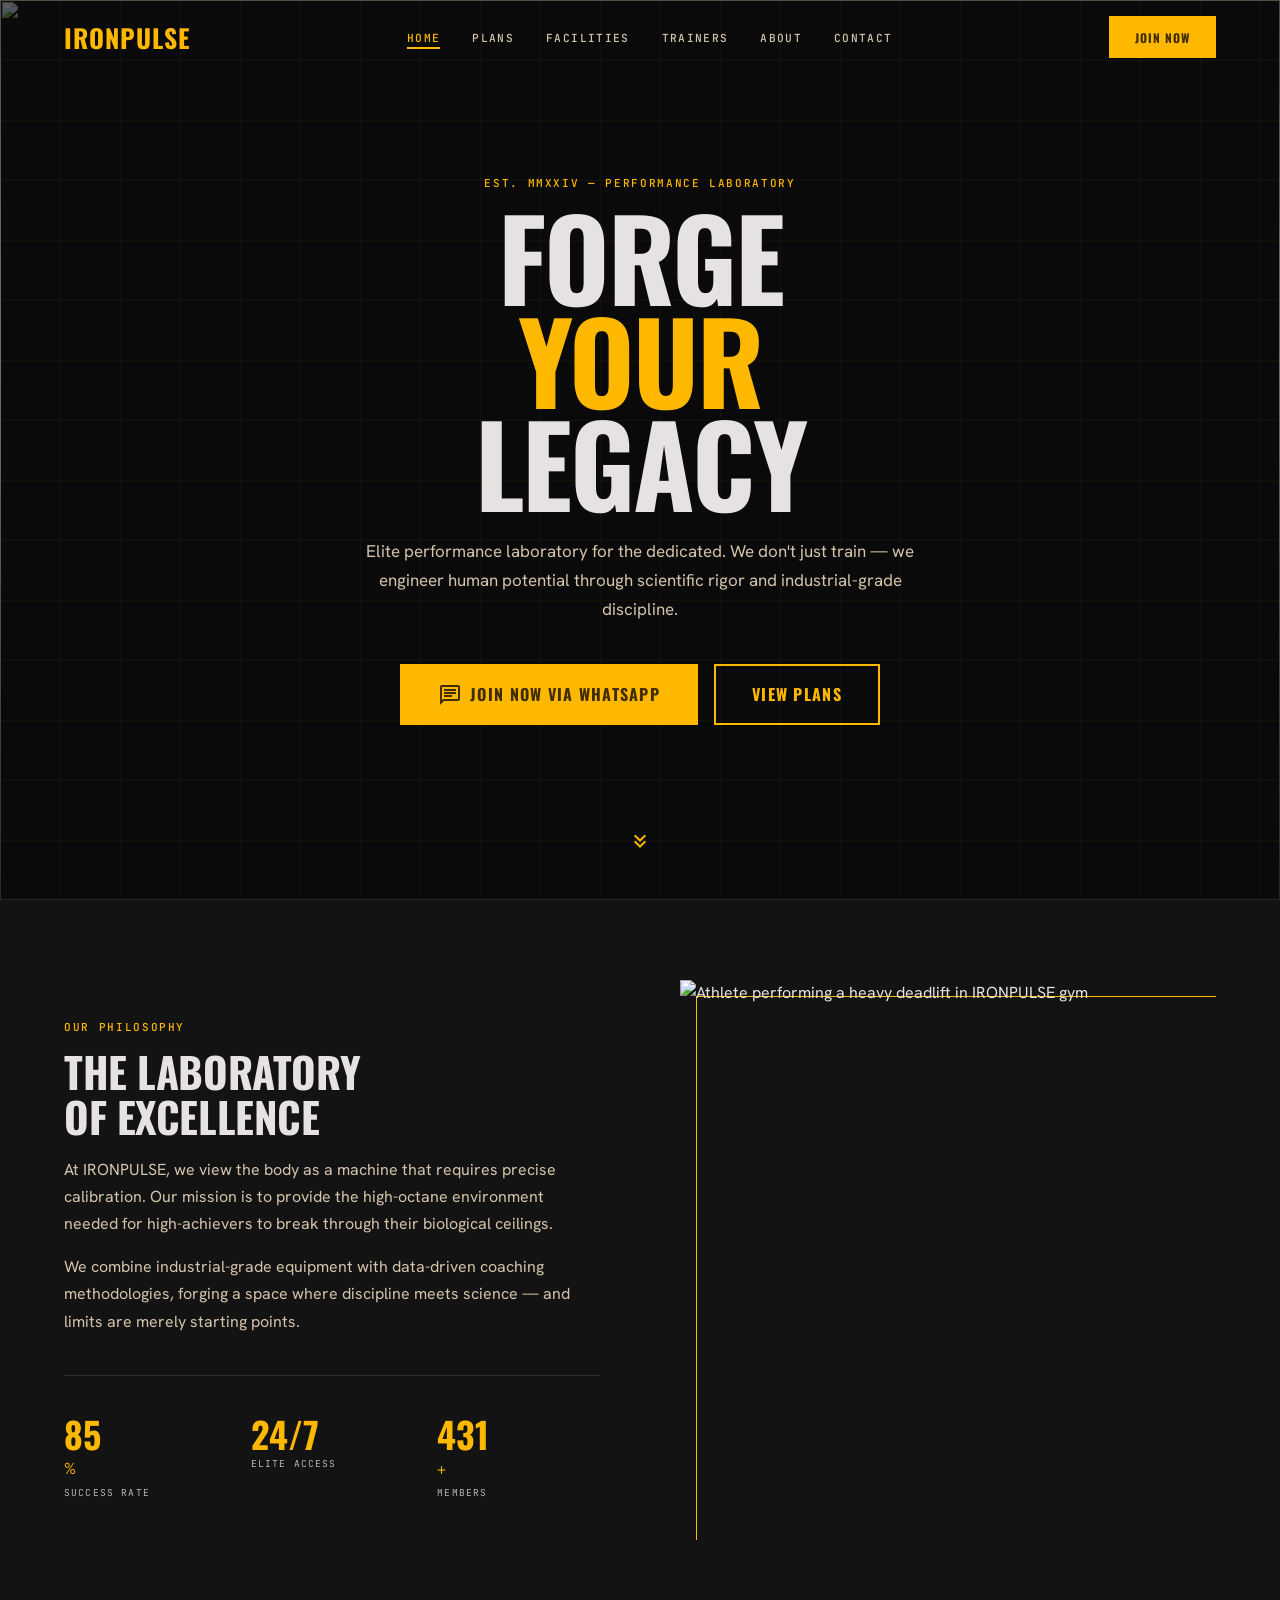
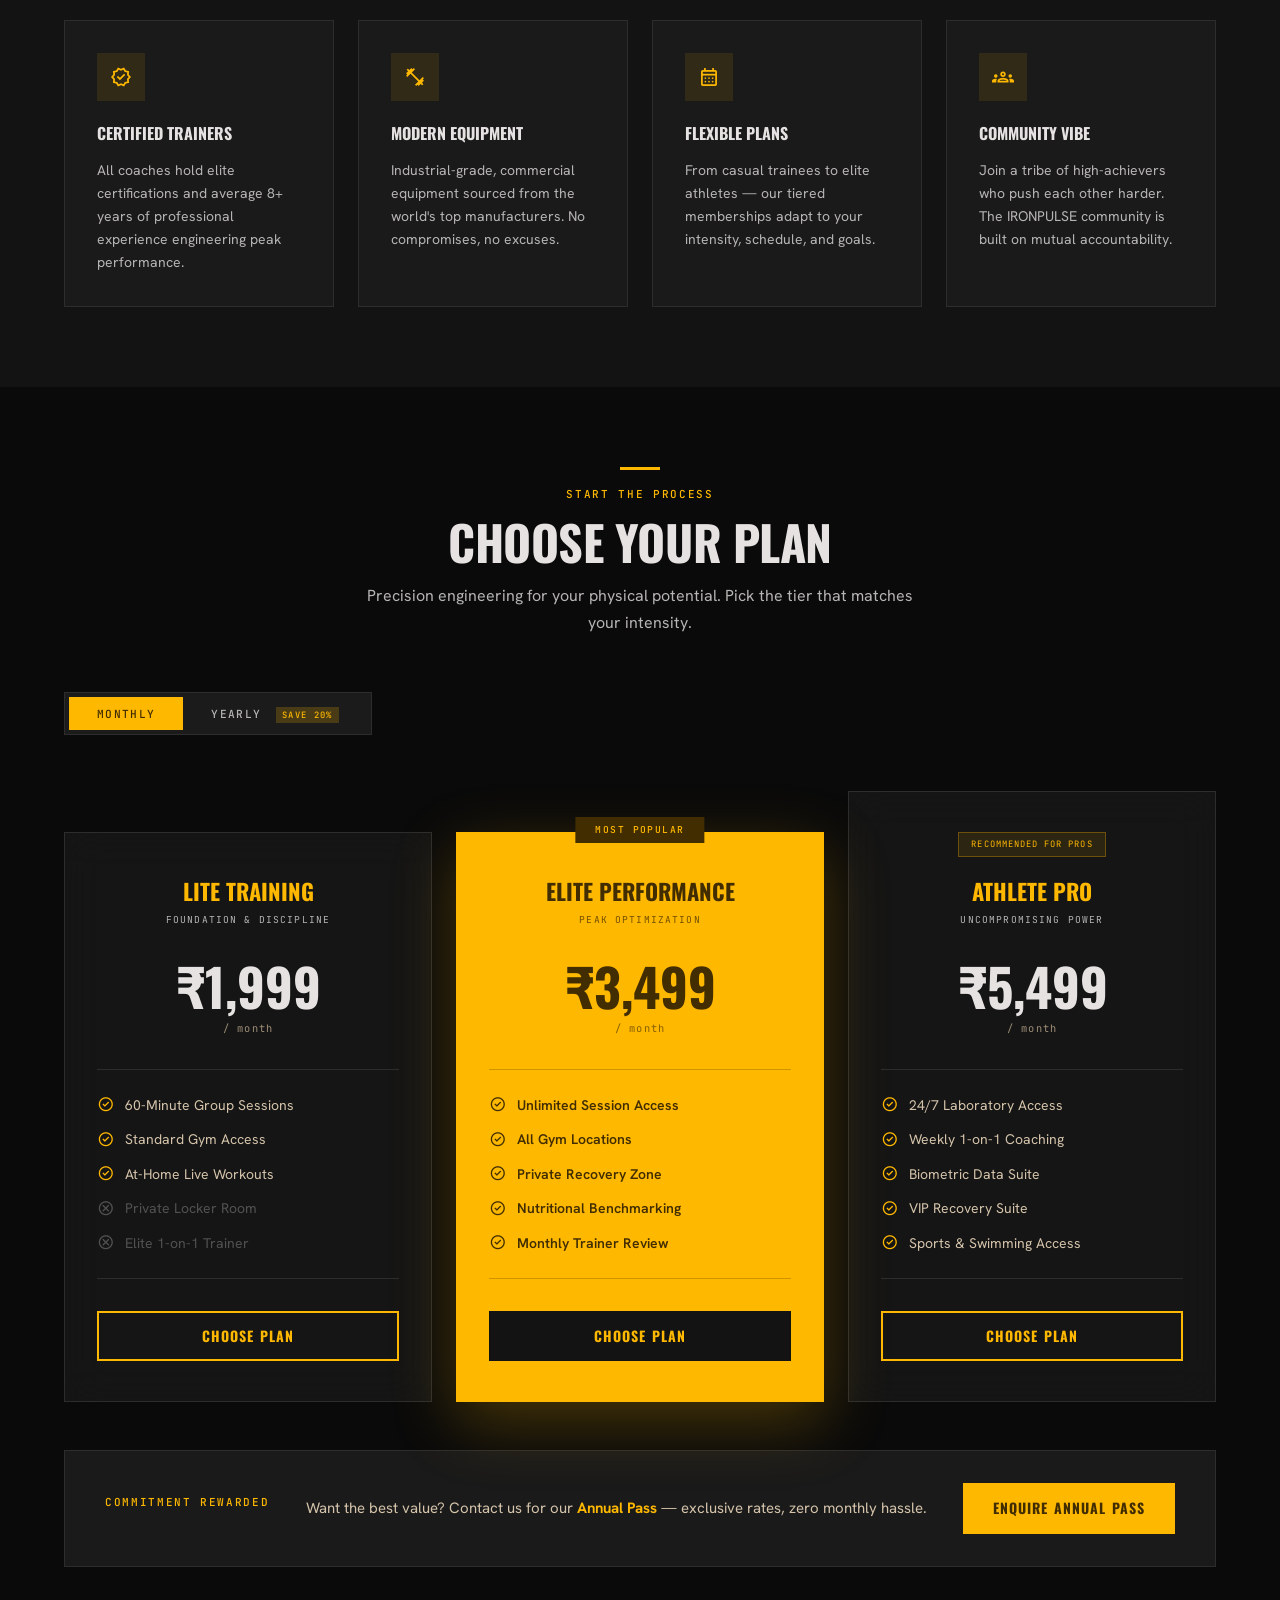
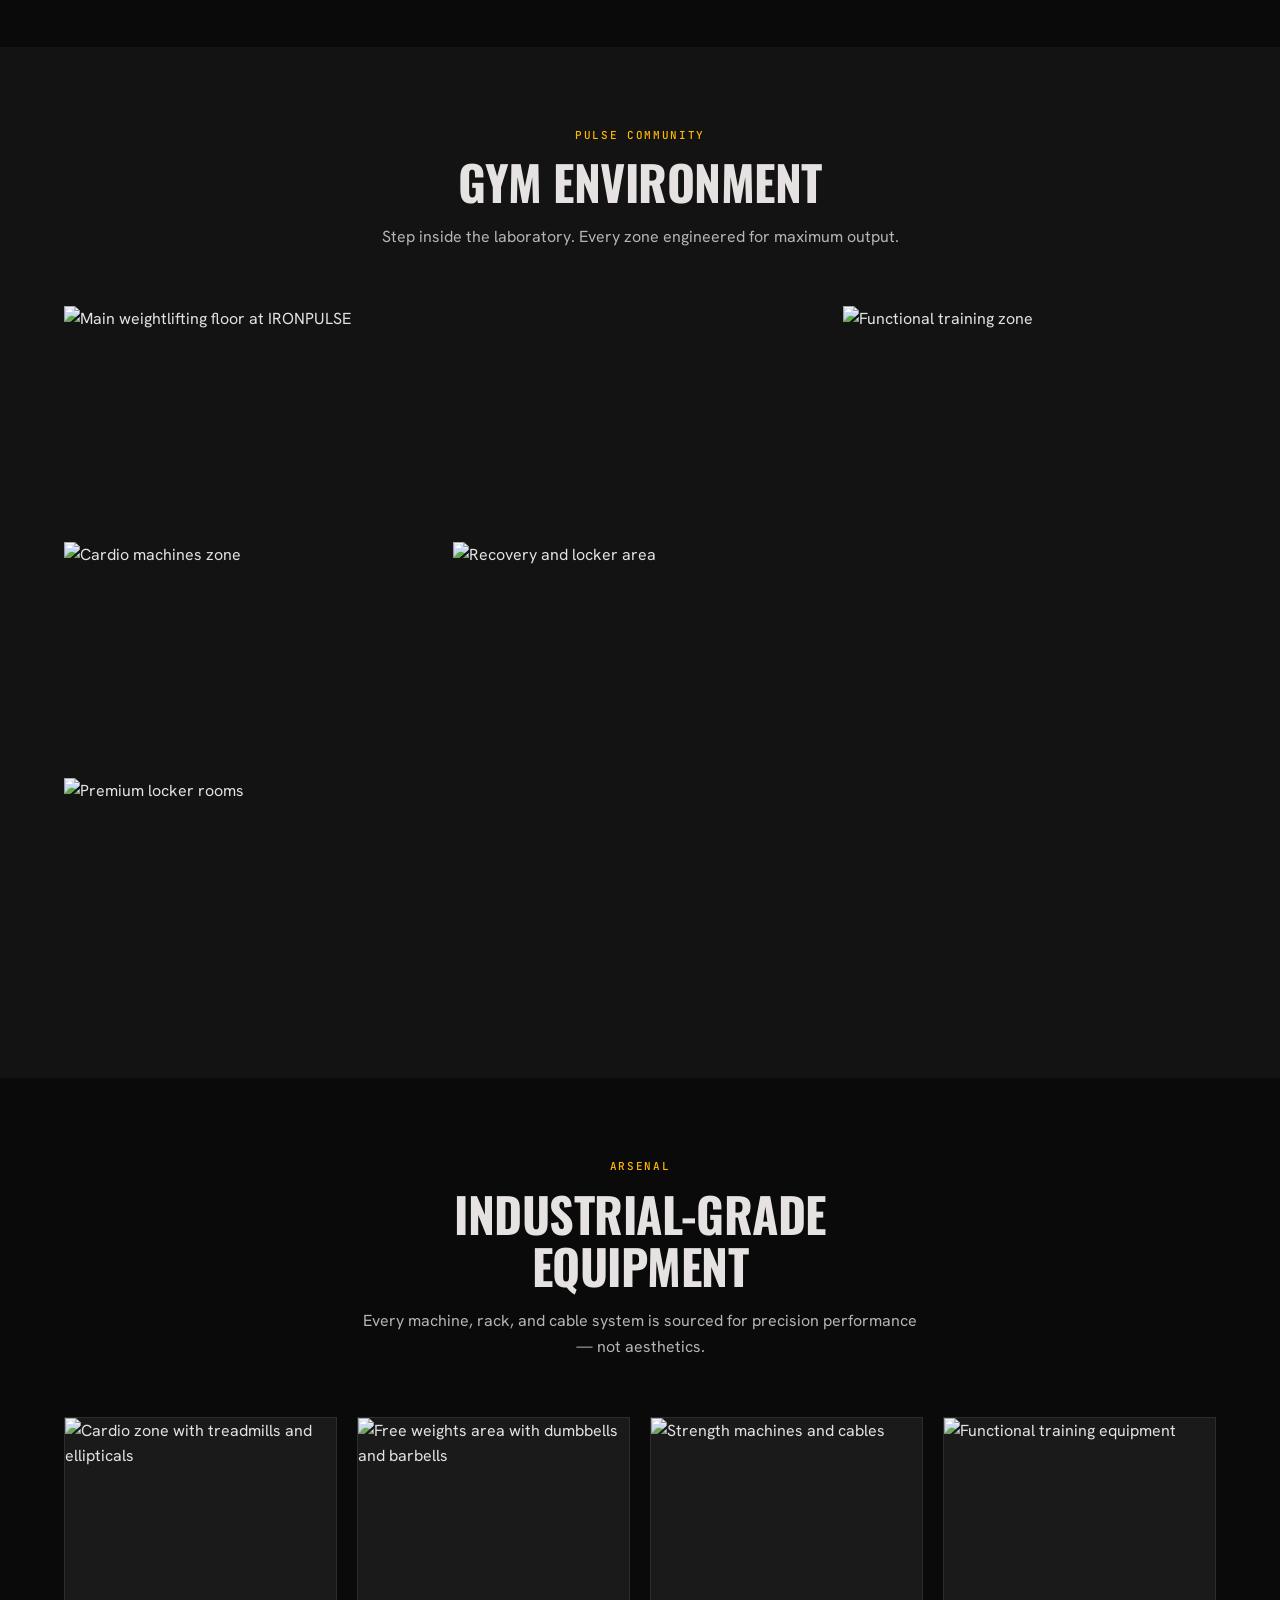
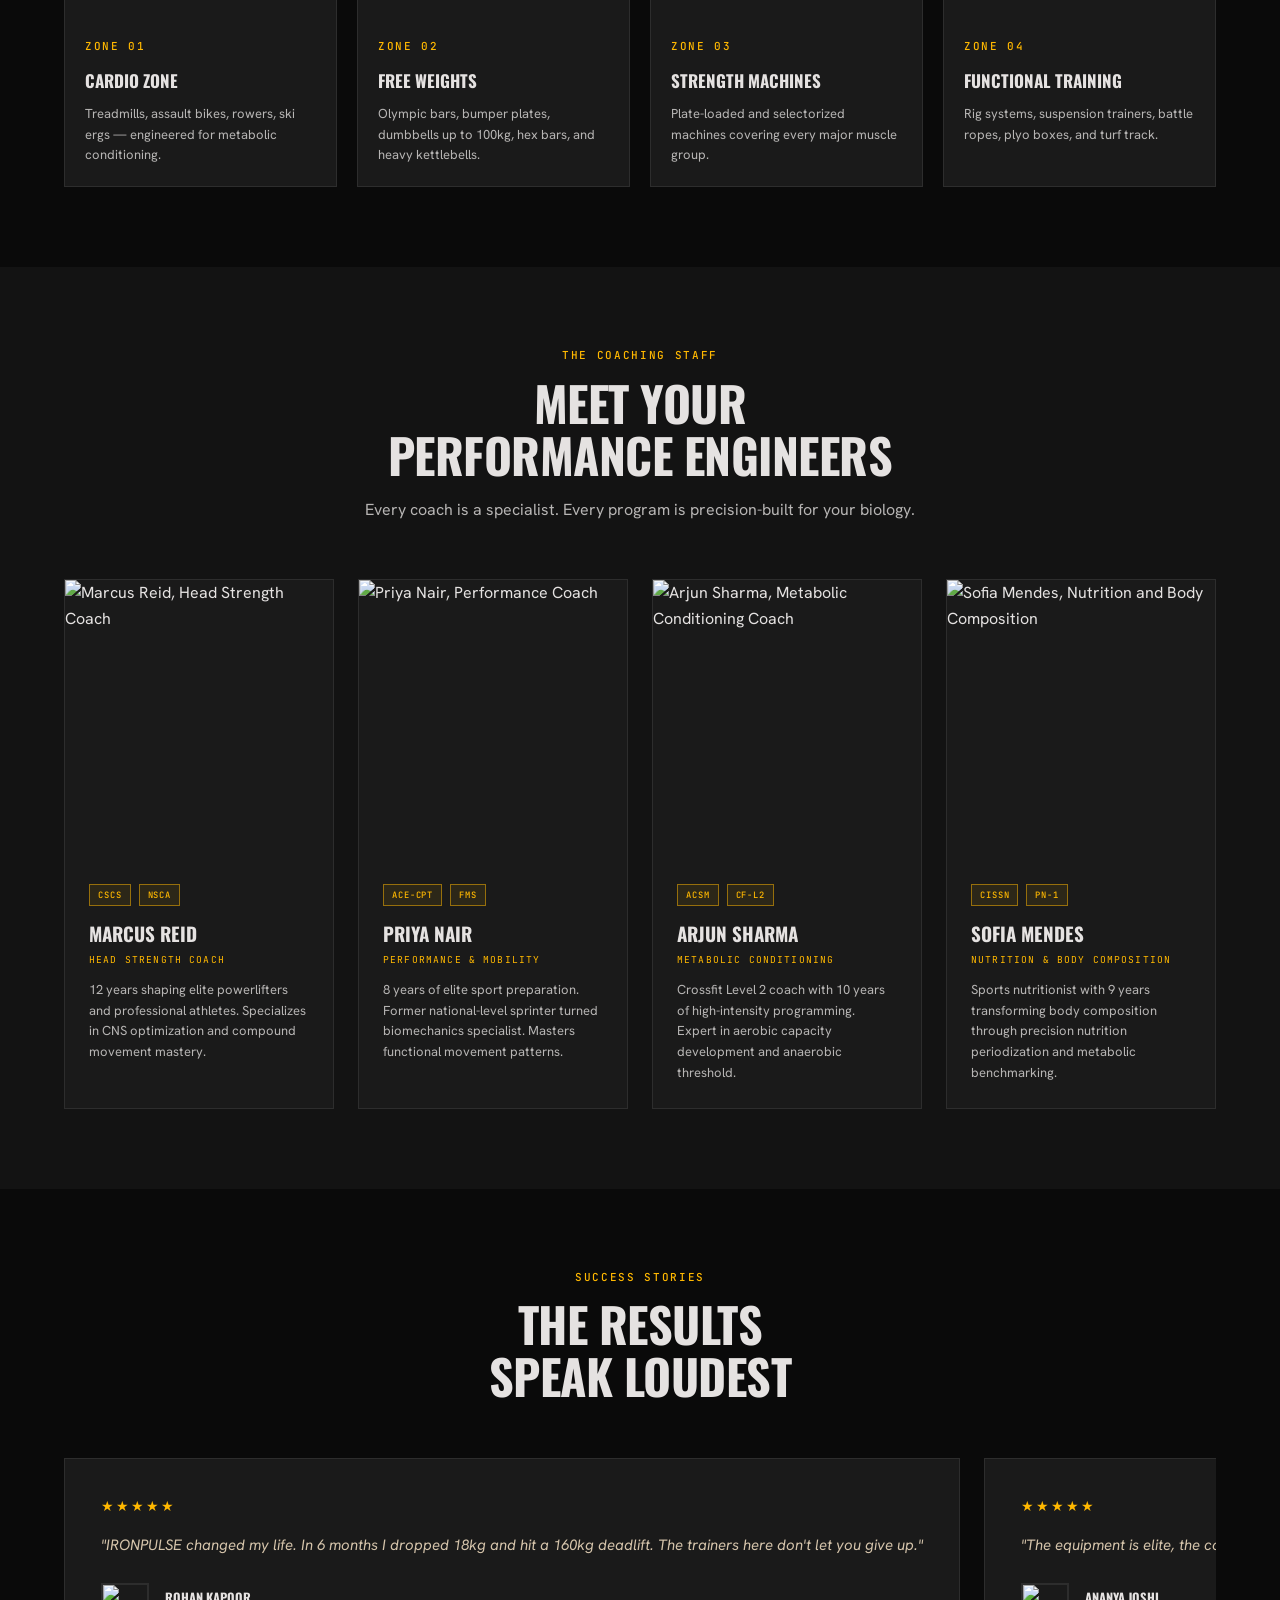
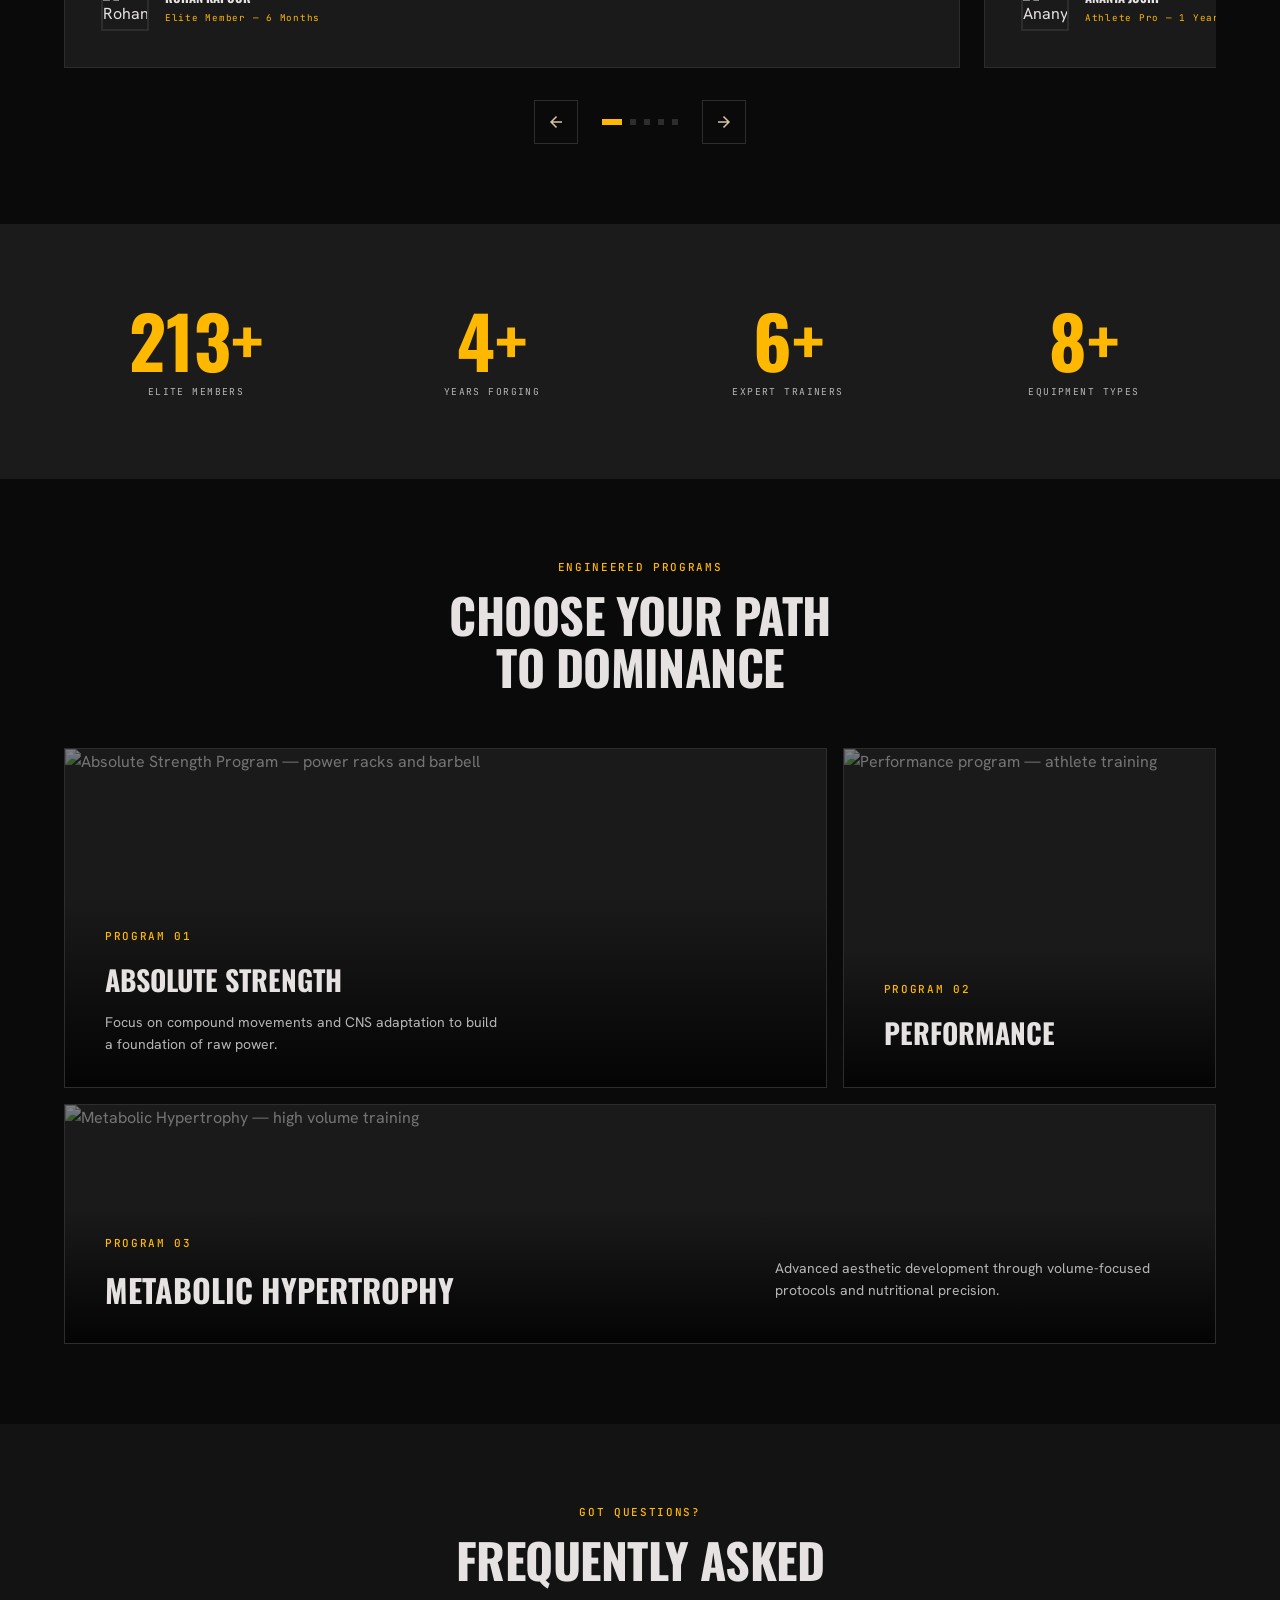
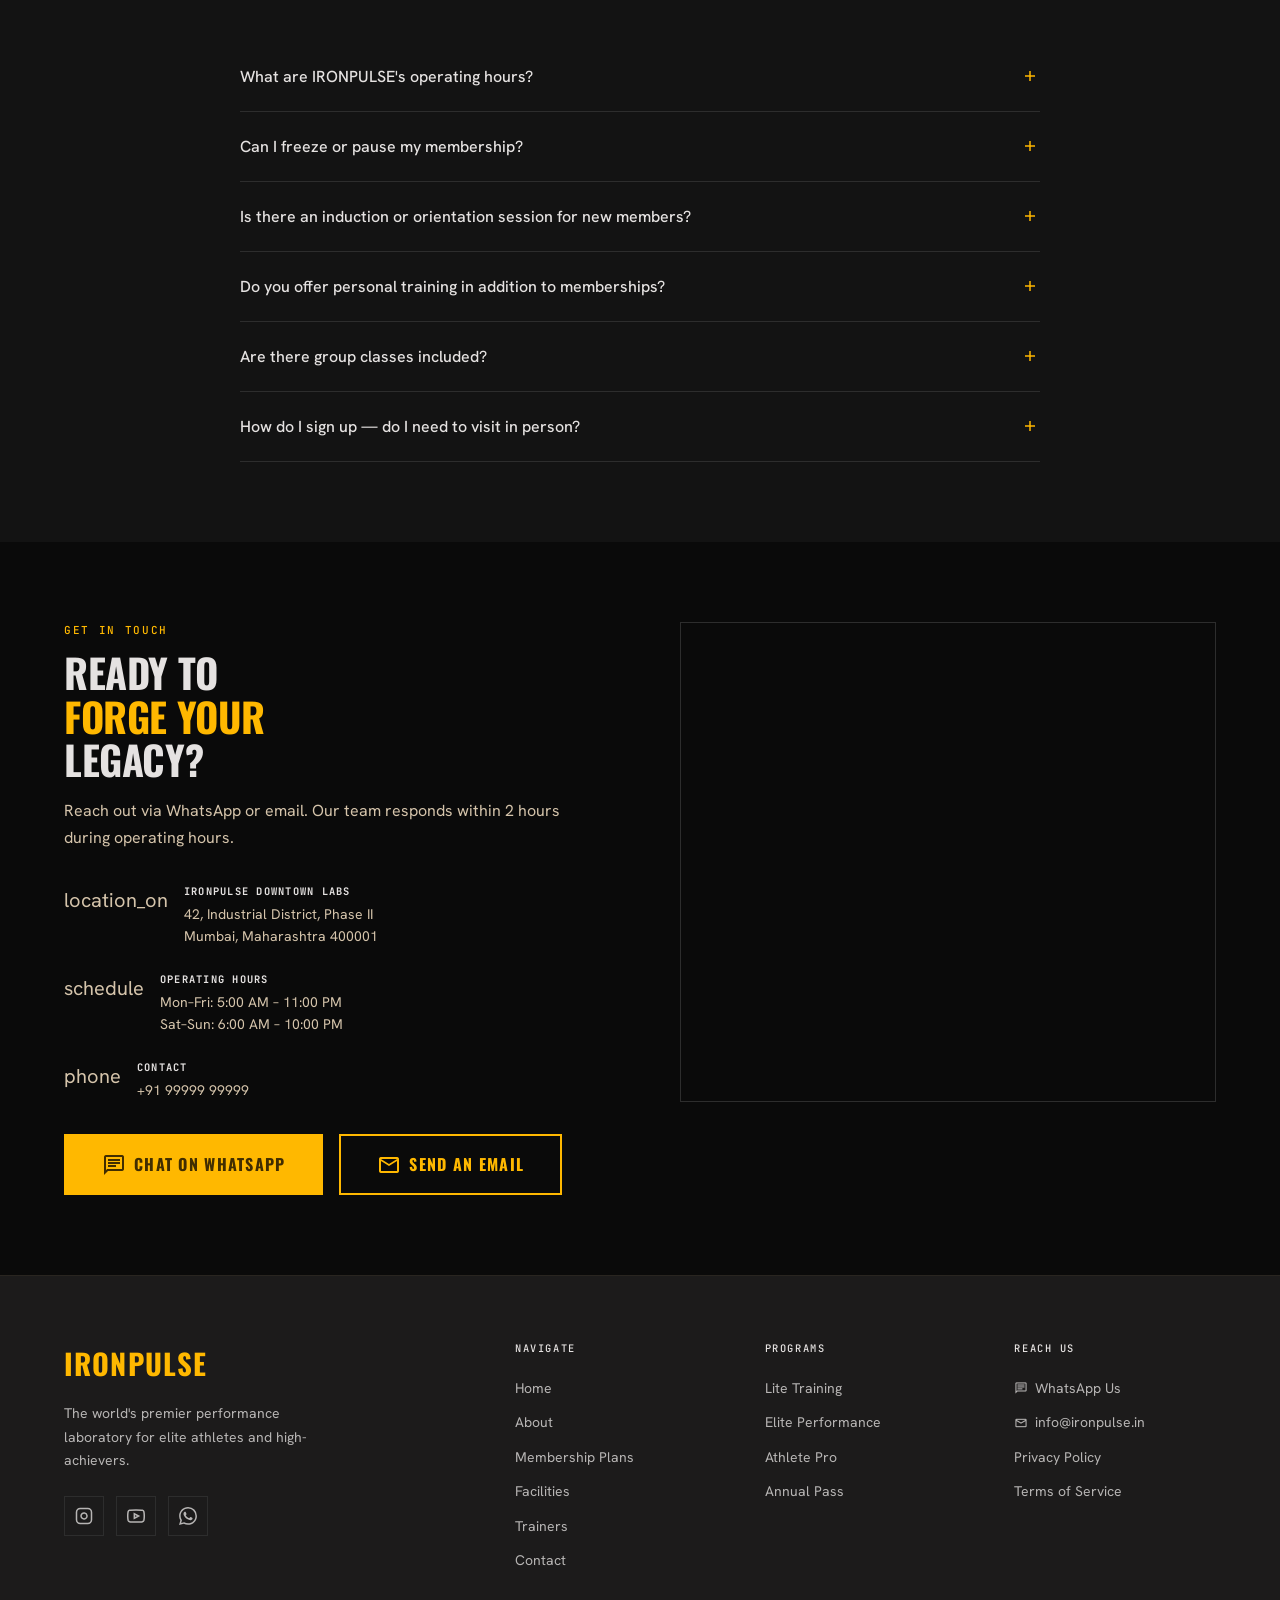
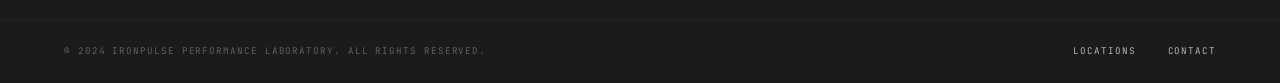
==== index.html @ 05a8584b "feat: initial release of IRONPULSE gym marketing website - Full single-page marketing site (HTML/CSS" ====
<!DOCTYPE html>
<html lang="en">
<head>
  <meta charset="UTF-8" />
  <meta name="viewport" content="width=device-width, initial-scale=1.0" />
  <title>IRONPULSE | Performance Laboratory</title>
  <meta name="description" content="IRONPULSE — The elite performance gym for high-achievers. Industrial-grade equipment, certified trainers, and flexible membership plans. Join the cult. Forge your legacy." />
  <!-- Google Fonts -->
  <link rel="preconnect" href="https://fonts.googleapis.com" />
  <link rel="preconnect" href="https://fonts.gstatic.com" crossorigin />
  <link href="https://fonts.googleapis.com/css2?family=Oswald:wght@400;600;700&family=Hanken+Grotesk:wght@400;500;700&family=JetBrains+Mono:wght@400;500&display=swap" rel="stylesheet" />
  <!-- Material Symbols -->
  <link href="https://fonts.googleapis.com/css2?family=Material+Symbols+Outlined:opsz,wght,FILL,GRAD@24,400,0,0" rel="stylesheet" />
  <link rel="stylesheet" href="style.css" />
</head>
<body>

<!-- ─────────────────────────────────────────
     NAVBAR
───────────────────────────────────────── -->
<header id="navbar" role="banner">
  <nav class="nav-inner" aria-label="Main navigation">
    <a href="#home" class="logo" aria-label="IRONPULSE home">IRONPULSE</a>

    <button class="hamburger" id="hamburger" aria-label="Open menu" aria-expanded="false" aria-controls="nav-links">
      <span></span><span></span><span></span>
    </button>

    <ul class="nav-links" id="nav-links" role="list">
      <li><a href="#home" class="nav-link active">Home</a></li>
      <li><a href="#plans" class="nav-link">Plans</a></li>
      <li><a href="#facilities" class="nav-link">Facilities</a></li>
      <li><a href="#trainers" class="nav-link">Trainers</a></li>
      <li><a href="#about" class="nav-link">About</a></li>
      <li><a href="#contact" class="nav-link">Contact</a></li>
    </ul>

    <a href="#contact" class="btn btn-primary nav-cta">JOIN NOW</a>
  </nav>
</header>

<!-- ─────────────────────────────────────────
     HERO
───────────────────────────────────────── -->
<section id="home" class="hero" aria-label="Hero section">
  <div class="hero-bg" aria-hidden="true">
    <img
      src="https://images.unsplash.com/photo-1534438327276-14e5300c3a48?w=1920&q=80"
      alt=""
      class="hero-img"
      loading="eager"
    />
    <div class="hero-overlay"></div>
    <div class="hero-grid-overlay" aria-hidden="true"></div>
  </div>

  <div class="hero-content container">
    <span class="label-tag reveal" data-delay="0">EST. MMXXIV — PERFORMANCE LABORATORY</span>
    <h1 class="hero-headline reveal" data-delay="100">
      FORGE<br/><span class="amber">YOUR</span><br/>LEGACY
    </h1>
    <p class="hero-sub reveal" data-delay="200">
      Elite performance laboratory for the dedicated. We don't just train — we engineer human potential through scientific rigor and industrial-grade discipline.
    </p>
    <div class="hero-ctas reveal" data-delay="300">
      <a
        href="https://wa.me/919999999999?text=Hi%2C%20I%27m%20interested%20in%20joining%20IRONPULSE.%20Please%20share%20more%20details."
        target="_blank"
        rel="noopener noreferrer"
        class="btn btn-primary btn-lg"
        id="hero-whatsapp-cta"
        aria-label="Join Now via WhatsApp"
      >
        <span class="material-symbols-outlined" aria-hidden="true">chat</span>
        JOIN NOW VIA WHATSAPP
      </a>
      <a href="#plans" class="btn btn-ghost btn-lg" id="hero-plans-cta">VIEW PLANS</a>
    </div>
  </div>

  <div class="hero-scroll-hint" aria-hidden="true">
    <span class="material-symbols-outlined">keyboard_double_arrow_down</span>
  </div>
</section>

<!-- ─────────────────────────────────────────
     ABOUT / WHY CHOOSE US
───────────────────────────────────────── -->
<section id="about" class="section about-section" aria-label="About IRONPULSE">
  <div class="container about-grid">
    <!-- Text Side -->
    <div class="about-text reveal">
      <span class="label-tag">OUR PHILOSOPHY</span>
      <h2 class="section-headline">THE LABORATORY<br/>OF EXCELLENCE</h2>
      <p class="body-text">
        At IRONPULSE, we view the body as a machine that requires precise calibration. Our mission is to provide the high-octane environment needed for high-achievers to break through their biological ceilings.
      </p>
      <p class="body-text" style="margin-top: 1rem;">
        We combine industrial-grade equipment with data-driven coaching methodologies, forging a space where discipline meets science — and limits are merely starting points.
      </p>
      <div class="about-stats">
        <div class="about-stat">
          <span class="stat-num amber" data-target="99">0</span><span class="amber">%</span>
          <span class="stat-label">SUCCESS RATE</span>
        </div>
        <div class="about-stat">
          <span class="stat-num amber">24/7</span>
          <span class="stat-label">ELITE ACCESS</span>
        </div>
        <div class="about-stat">
          <span class="stat-num amber" data-target="500">0</span><span class="amber">+</span>
          <span class="stat-label">MEMBERS</span>
        </div>
      </div>
    </div>

    <!-- Image Side -->
    <div class="about-img-wrap reveal" data-delay="150">
      <div class="about-img-frame">
        <img
          src="https://images.unsplash.com/photo-1517836357463-d25dfeac3438?w=800&q=80"
          alt="Athlete performing a heavy deadlift in IRONPULSE gym"
          loading="lazy"
          class="about-img"
        />
        <div class="about-img-accent" aria-hidden="true"></div>
      </div>
    </div>
  </div>

  <!-- USP Cards -->
  <div class="container usp-grid" aria-label="Why choose IRONPULSE">
    <div class="usp-card reveal" data-delay="0">
      <div class="usp-icon" aria-hidden="true">
        <span class="material-symbols-outlined">verified</span>
      </div>
      <h3 class="usp-title">CERTIFIED TRAINERS</h3>
      <p class="usp-body">All coaches hold elite certifications and average 8+ years of professional experience engineering peak performance.</p>
    </div>
    <div class="usp-card reveal" data-delay="100">
      <div class="usp-icon" aria-hidden="true">
        <span class="material-symbols-outlined">fitness_center</span>
      </div>
      <h3 class="usp-title">MODERN EQUIPMENT</h3>
      <p class="usp-body">Industrial-grade, commercial equipment sourced from the world's top manufacturers. No compromises, no excuses.</p>
    </div>
    <div class="usp-card reveal" data-delay="200">
      <div class="usp-icon" aria-hidden="true">
        <span class="material-symbols-outlined">calendar_month</span>
      </div>
      <h3 class="usp-title">FLEXIBLE PLANS</h3>
      <p class="usp-body">From casual trainees to elite athletes — our tiered memberships adapt to your intensity, schedule, and goals.</p>
    </div>
    <div class="usp-card reveal" data-delay="300">
      <div class="usp-icon" aria-hidden="true">
        <span class="material-symbols-outlined">groups</span>
      </div>
      <h3 class="usp-title">COMMUNITY VIBE</h3>
      <p class="usp-body">Join a tribe of high-achievers who push each other harder. The IRONPULSE community is built on mutual accountability.</p>
    </div>
  </div>
</section>

<!-- ─────────────────────────────────────────
     MEMBERSHIP PLANS
───────────────────────────────────────── -->
<section id="plans" class="section plans-section" aria-label="Membership plans">
  <div class="container">
    <div class="section-header reveal">
      <div class="amber-bar" aria-hidden="true"></div>
      <span class="label-tag">START THE PROCESS</span>
      <h2 class="section-headline amber">CHOOSE YOUR PLAN</h2>
      <p class="section-sub">Precision engineering for your physical potential. Pick the tier that matches your intensity.</p>
    </div>

    <!-- Toggle -->
    <div class="billing-toggle reveal" role="group" aria-label="Billing period">
      <button class="toggle-btn active" id="toggle-monthly" aria-pressed="true">MONTHLY</button>
      <button class="toggle-btn" id="toggle-yearly" aria-pressed="false">YEARLY <span class="badge">SAVE 20%</span></button>
    </div>

    <div class="plans-grid">
      <!-- Basic -->
      <div class="plan-card reveal" data-delay="0" id="plan-basic">
        <h3 class="plan-name">LITE TRAINING</h3>
        <p class="plan-sub">Foundation &amp; Discipline</p>
        <div class="plan-price">
          <span class="price-amount" data-monthly="₹1,999" data-yearly="₹1,599">₹1,999</span>
          <span class="price-period">/ month</span>
        </div>
        <ul class="plan-features" aria-label="Lite Training features">
          <li class="feature included"><span class="material-symbols-outlined" aria-hidden="true">check_circle</span> 60-Minute Group Sessions</li>
          <li class="feature included"><span class="material-symbols-outlined" aria-hidden="true">check_circle</span> Standard Gym Access</li>
          <li class="feature included"><span class="material-symbols-outlined" aria-hidden="true">check_circle</span> At-Home Live Workouts</li>
          <li class="feature excluded"><span class="material-symbols-outlined" aria-hidden="true">cancel</span> Private Locker Room</li>
          <li class="feature excluded"><span class="material-symbols-outlined" aria-hidden="true">cancel</span> Elite 1-on-1 Trainer</li>
        </ul>
        <a
          href="https://wa.me/919999999999?text=Hi%2C%20I%27m%20interested%20in%20the%20Lite%20Training%20membership%20at%20IRONPULSE.%20Please%20share%20more%20details."
          target="_blank" rel="noopener noreferrer"
          class="btn btn-ghost btn-full"
          aria-label="Choose Lite Training plan via WhatsApp"
        >CHOOSE PLAN</a>
      </div>

      <!-- Elite (Featured) -->
      <div class="plan-card plan-featured reveal" data-delay="100" id="plan-elite">
        <div class="most-popular" aria-label="Most popular plan">MOST POPULAR</div>
        <h3 class="plan-name dark">ELITE PERFORMANCE</h3>
        <p class="plan-sub dark">Peak Optimization</p>
        <div class="plan-price dark">
          <span class="price-amount dark" data-monthly="₹3,499" data-yearly="₹2,799">₹3,499</span>
          <span class="price-period dark">/ month</span>
        </div>
        <ul class="plan-features dark" aria-label="Elite Performance features">
          <li class="feature-featured included"><span class="material-symbols-outlined" aria-hidden="true">check_circle</span> Unlimited Session Access</li>
          <li class="feature-featured included"><span class="material-symbols-outlined" aria-hidden="true">check_circle</span> All Gym Locations</li>
          <li class="feature-featured included"><span class="material-symbols-outlined" aria-hidden="true">check_circle</span> Private Recovery Zone</li>
          <li class="feature-featured included"><span class="material-symbols-outlined" aria-hidden="true">check_circle</span> Nutritional Benchmarking</li>
          <li class="feature-featured included"><span class="material-symbols-outlined" aria-hidden="true">check_circle</span> Monthly Trainer Review</li>
        </ul>
        <a
          href="https://wa.me/919999999999?text=Hi%2C%20I%27m%20interested%20in%20the%20Elite%20Performance%20membership%20at%20IRONPULSE.%20Please%20share%20more%20details."
          target="_blank" rel="noopener noreferrer"
          class="btn btn-dark btn-full"
          aria-label="Choose Elite Performance plan via WhatsApp"
        >CHOOSE PLAN</a>
      </div>

      <!-- Athlete Pro -->
      <div class="plan-card reveal" data-delay="200" id="plan-pro">
        <div class="pro-badge">RECOMMENDED FOR PROS</div>
        <h3 class="plan-name">ATHLETE PRO</h3>
        <p class="plan-sub">Uncompromising Power</p>
        <div class="plan-price">
          <span class="price-amount" data-monthly="₹5,499" data-yearly="₹4,399">₹5,499</span>
          <span class="price-period">/ month</span>
        </div>
        <ul class="plan-features" aria-label="Athlete Pro features">
          <li class="feature included"><span class="material-symbols-outlined" aria-hidden="true">check_circle</span> 24/7 Laboratory Access</li>
          <li class="feature included"><span class="material-symbols-outlined" aria-hidden="true">check_circle</span> Weekly 1-on-1 Coaching</li>
          <li class="feature included"><span class="material-symbols-outlined" aria-hidden="true">check_circle</span> Biometric Data Suite</li>
          <li class="feature included"><span class="material-symbols-outlined" aria-hidden="true">check_circle</span> VIP Recovery Suite</li>
          <li class="feature included"><span class="material-symbols-outlined" aria-hidden="true">check_circle</span> Sports &amp; Swimming Access</li>
        </ul>
        <a
          href="https://wa.me/919999999999?text=Hi%2C%20I%27m%20interested%20in%20the%20Athlete%20Pro%20membership%20at%20IRONPULSE.%20Please%20share%20more%20details."
          target="_blank" rel="noopener noreferrer"
          class="btn btn-ghost btn-full"
          aria-label="Choose Athlete Pro plan via WhatsApp"
        >CHOOSE PLAN</a>
      </div>
    </div>

    <!-- Annual Badge -->
    <div class="annual-cta reveal">
      <span class="label-tag">COMMITMENT REWARDED</span>
      <p>Want the best value? Contact us for our <strong class="amber">Annual Pass</strong> — exclusive rates, zero monthly hassle.</p>
      <a
        href="https://wa.me/919999999999?text=Hi%2C%20I%27m%20interested%20in%20the%20Annual%20membership%20at%20IRONPULSE.%20Please%20share%20details."
        target="_blank" rel="noopener noreferrer"
        class="btn btn-primary"
      >ENQUIRE ANNUAL PASS</a>
    </div>
  </div>
</section>

<!-- ─────────────────────────────────────────
     FACILITIES SHOWCASE
───────────────────────────────────────── -->
<section id="facilities" class="section facilities-section" aria-label="Facilities showcase">
  <div class="container">
    <div class="section-header reveal">
      <span class="label-tag">PULSE COMMUNITY</span>
      <h2 class="section-headline">GYM ENVIRONMENT</h2>
      <p class="section-sub">Step inside the laboratory. Every zone engineered for maximum output.</p>
    </div>
  </div>

  <div class="facilities-masonry container">
    <div class="fac-item fac-large reveal" data-delay="0">
      <img src="https://images.unsplash.com/photo-1534438097545-a2c22c57f2ad?w=900&q=80" alt="Main weightlifting floor at IRONPULSE" loading="lazy" />
      <div class="fac-label">MAIN FLOOR</div>
    </div>
    <div class="fac-item reveal" data-delay="100">
      <img src="https://images.unsplash.com/photo-1571902943202-507ec2618e8f?w=600&q=80" alt="Functional training zone" loading="lazy" />
      <div class="fac-label">FUNCTIONAL ZONE</div>
    </div>
    <div class="fac-item reveal" data-delay="150">
      <img src="https://images.unsplash.com/photo-1540497077202-7c8a3999166f?w=600&q=80" alt="Cardio machines zone" loading="lazy" />
      <div class="fac-label">CARDIO ZONE</div>
    </div>
    <div class="fac-item reveal" data-delay="200">
      <img src="https://images.unsplash.com/photo-1558611848-73f7eb4001a1?w=600&q=80" alt="Recovery and locker area" loading="lazy" />
      <div class="fac-label">RECOVERY ZONE</div>
    </div>
    <div class="fac-item fac-wide reveal" data-delay="250">
      <img src="https://images.unsplash.com/photo-1600965962361-9035dbfd1c50?w=900&q=80" alt="Premium locker rooms" loading="lazy" />
      <div class="fac-label">VIP LOCKER ROOMS</div>
    </div>
  </div>
</section>

<!-- ─────────────────────────────────────────
     EQUIPMENT SHOWCASE
───────────────────────────────────────── -->
<section class="section equipment-section" aria-label="Equipment showcase">
  <div class="container">
    <div class="section-header reveal">
      <span class="label-tag">ARSENAL</span>
      <h2 class="section-headline">INDUSTRIAL-GRADE<br/>EQUIPMENT</h2>
      <p class="section-sub">Every machine, rack, and cable system is sourced for precision performance — not aesthetics.</p>
    </div>

    <div class="equipment-grid">
      <div class="equip-card reveal" data-delay="0">
        <div class="equip-img-wrap">
          <img src="https://images.unsplash.com/photo-1576678927484-cc907957088c?w=600&q=80" alt="Cardio zone with treadmills and ellipticals" loading="lazy" />
        </div>
        <div class="equip-info">
          <span class="label-tag">ZONE 01</span>
          <h3 class="equip-name">CARDIO ZONE</h3>
          <p class="equip-desc">Treadmills, assault bikes, rowers, ski ergs — engineered for metabolic conditioning.</p>
        </div>
      </div>
      <div class="equip-card reveal" data-delay="100">
        <div class="equip-img-wrap">
          <img src="https://images.unsplash.com/photo-1534368959876-26bf04f2c947?w=600&q=80" alt="Free weights area with dumbbells and barbells" loading="lazy" />
        </div>
        <div class="equip-info">
          <span class="label-tag">ZONE 02</span>
          <h3 class="equip-name">FREE WEIGHTS</h3>
          <p class="equip-desc">Olympic bars, bumper plates, dumbbells up to 100kg, hex bars, and heavy kettlebells.</p>
        </div>
      </div>
      <div class="equip-card reveal" data-delay="200">
        <div class="equip-img-wrap">
          <img src="https://images.unsplash.com/photo-1571388208497-71bedc604a34?w=600&q=80" alt="Strength machines and cables" loading="lazy" />
        </div>
        <div class="equip-info">
          <span class="label-tag">ZONE 03</span>
          <h3 class="equip-name">STRENGTH MACHINES</h3>
          <p class="equip-desc">Plate-loaded and selectorized machines covering every major muscle group.</p>
        </div>
      </div>
      <div class="equip-card reveal" data-delay="300">
        <div class="equip-img-wrap">
          <img src="https://images.unsplash.com/photo-1598971861713-54ad16a7e72e?w=600&q=80" alt="Functional training equipment" loading="lazy" />
        </div>
        <div class="equip-info">
          <span class="label-tag">ZONE 04</span>
          <h3 class="equip-name">FUNCTIONAL TRAINING</h3>
          <p class="equip-desc">Rig systems, suspension trainers, battle ropes, plyo boxes, and turf track.</p>
        </div>
      </div>
    </div>
  </div>
</section>

<!-- ─────────────────────────────────────────
     TRAINERS
───────────────────────────────────────── -->
<section id="trainers" class="section trainers-section" aria-label="Our trainers">
  <div class="container">
    <div class="section-header reveal">
      <span class="label-tag">THE COACHING STAFF</span>
      <h2 class="section-headline">MEET YOUR<br/>PERFORMANCE ENGINEERS</h2>
      <p class="section-sub">Every coach is a specialist. Every program is precision-built for your biology.</p>
    </div>

    <div class="trainers-grid">
      <div class="trainer-card reveal" data-delay="0">
        <div class="trainer-img-wrap">
          <img src="https://images.unsplash.com/photo-1534367610401-9f5ed68180aa?w=400&q=80" alt="Marcus Reid, Head Strength Coach" loading="lazy" />
          <div class="trainer-overlay">
            <p class="trainer-quote">"I don't train athletes. I build machines."</p>
          </div>
        </div>
        <div class="trainer-info">
          <div class="trainer-badges">
            <span class="badge-chip">CSCS</span>
            <span class="badge-chip">NSCA</span>
          </div>
          <h3 class="trainer-name">MARCUS REID</h3>
          <span class="trainer-spec">HEAD STRENGTH COACH</span>
          <p class="trainer-bio">12 years shaping elite powerlifters and professional athletes. Specializes in CNS optimization and compound movement mastery.</p>
        </div>
      </div>

      <div class="trainer-card reveal" data-delay="100">
        <div class="trainer-img-wrap">
          <img src="https://images.unsplash.com/photo-1609899537878-48710a3a8f3a?w=400&q=80" alt="Priya Nair, Performance Coach" loading="lazy" />
          <div class="trainer-overlay">
            <p class="trainer-quote">"Precision beats intensity every single time."</p>
          </div>
        </div>
        <div class="trainer-info">
          <div class="trainer-badges">
            <span class="badge-chip">ACE-CPT</span>
            <span class="badge-chip">FMS</span>
          </div>
          <h3 class="trainer-name">PRIYA NAIR</h3>
          <span class="trainer-spec">PERFORMANCE &amp; MOBILITY</span>
          <p class="trainer-bio">8 years of elite sport preparation. Former national-level sprinter turned biomechanics specialist. Masters functional movement patterns.</p>
        </div>
      </div>

      <div class="trainer-card reveal" data-delay="200">
        <div class="trainer-img-wrap">
          <img src="https://images.unsplash.com/photo-1504798083596-b8b92c2e1d9b?w=400&q=80" alt="Arjun Sharma, Metabolic Conditioning Coach" loading="lazy" />
          <div class="trainer-overlay">
            <p class="trainer-quote">"Your potential has no ceiling. Your effort does."</p>
          </div>
        </div>
        <div class="trainer-info">
          <div class="trainer-badges">
            <span class="badge-chip">ACSM</span>
            <span class="badge-chip">CF-L2</span>
          </div>
          <h3 class="trainer-name">ARJUN SHARMA</h3>
          <span class="trainer-spec">METABOLIC CONDITIONING</span>
          <p class="trainer-bio">Crossfit Level 2 coach with 10 years of high-intensity programming. Expert in aerobic capacity development and anaerobic threshold.</p>
        </div>
      </div>

      <div class="trainer-card reveal" data-delay="300">
        <div class="trainer-img-wrap">
          <img src="https://images.unsplash.com/photo-1594381898411-846e7d193883?w=400&q=80" alt="Sofia Mendes, Nutrition and Body Composition" loading="lazy" />
          <div class="trainer-overlay">
            <p class="trainer-quote">"The kitchen is the first gym. Master it."</p>
          </div>
        </div>
        <div class="trainer-info">
          <div class="trainer-badges">
            <span class="badge-chip">CISSN</span>
            <span class="badge-chip">PN-1</span>
          </div>
          <h3 class="trainer-name">SOFIA MENDES</h3>
          <span class="trainer-spec">NUTRITION &amp; BODY COMPOSITION</span>
          <p class="trainer-bio">Sports nutritionist with 9 years transforming body composition through precision nutrition periodization and metabolic benchmarking.</p>
        </div>
      </div>
    </div>
  </div>
</section>

<!-- ─────────────────────────────────────────
     TESTIMONIALS
───────────────────────────────────────── -->
<section class="section testimonials-section" aria-label="Member testimonials">
  <div class="container">
    <div class="section-header reveal">
      <span class="label-tag">SUCCESS STORIES</span>
      <h2 class="section-headline">THE RESULTS<br/>SPEAK LOUDEST</h2>
    </div>

    <div class="testimonials-carousel" id="testimonials-carousel" role="region" aria-label="Member testimonials carousel">
      <div class="testi-track" id="testi-track">
        <div class="testi-card" role="article">
          <div class="testi-stars" aria-label="5 stars">★★★★★</div>
          <p class="testi-text">"IRONPULSE changed my life. In 6 months I dropped 18kg and hit a 160kg deadlift. The trainers here don't let you give up."</p>
          <div class="testi-author">
            <img src="https://images.unsplash.com/photo-1507003211169-0a1dd7228f2d?w=80&q=80" alt="Rohan Kapoor testimonial" loading="lazy" />
            <div>
              <strong>ROHAN KAPOOR</strong>
              <span>Elite Member — 6 Months</span>
            </div>
          </div>
        </div>
        <div class="testi-card" role="article">
          <div class="testi-stars" aria-label="5 stars">★★★★★</div>
          <p class="testi-text">"The equipment is elite, the coaches are world-class, and the atmosphere pushes you beyond what you thought was possible."</p>
          <div class="testi-author">
            <img src="https://images.unsplash.com/photo-1494790108755-2616b25a9ef2?w=80&q=80" alt="Ananya Joshi testimonial" loading="lazy" />
            <div>
              <strong>ANANYA JOSHI</strong>
              <span>Athlete Pro — 1 Year</span>
            </div>
          </div>
        </div>
        <div class="testi-card" role="article">
          <div class="testi-stars" aria-label="5 stars">★★★★★</div>
          <p class="testi-text">"From 68kg to 85kg of lean muscle in 10 months. The programming at IRONPULSE is scientifically next-level."</p>
          <div class="testi-author">
            <img src="https://images.unsplash.com/photo-1500648767791-00dcc994a43e?w=80&q=80" alt="Dev Malhotra testimonial" loading="lazy" />
            <div>
              <strong>DEV MALHOTRA</strong>
              <span>Athlete Pro — 10 Months</span>
            </div>
          </div>
        </div>
        <div class="testi-card" role="article">
          <div class="testi-stars" aria-label="5 stars">★★★★★</div>
          <p class="testi-text">"I've trained at gyms all over the country. Nothing comes close to the environment and quality of coaching at IRONPULSE."</p>
          <div class="testi-author">
            <img src="https://images.unsplash.com/photo-1438761681033-6461ffad8d80?w=80&q=80" alt="Meera Patel testimonial" loading="lazy" />
            <div>
              <strong>MEERA PATEL</strong>
              <span>Elite Member — 14 Months</span>
            </div>
          </div>
        </div>
        <div class="testi-card" role="article">
          <div class="testi-stars" aria-label="5 stars">★★★★★</div>
          <p class="testi-text">"The nutrition coaching alone was worth every rupee. Sofia's protocols rebuilt my relationship with food and performance."</p>
          <div class="testi-author">
            <img src="https://images.unsplash.com/photo-1472099645785-5658abf4ff4e?w=80&q=80" alt="Siddharth Rao testimonial" loading="lazy" />
            <div>
              <strong>SIDDHARTH RAO</strong>
              <span>Athlete Pro — 8 Months</span>
            </div>
          </div>
        </div>
      </div>
    </div>

    <div class="carousel-controls" role="group" aria-label="Carousel controls">
      <button class="carousel-btn" id="testi-prev" aria-label="Previous testimonial">
        <span class="material-symbols-outlined">arrow_back</span>
      </button>
      <div class="carousel-dots" id="carousel-dots" aria-label="Testimonial indicators"></div>
      <button class="carousel-btn" id="testi-next" aria-label="Next testimonial">
        <span class="material-symbols-outlined">arrow_forward</span>
      </button>
    </div>
  </div>
</section>

<!-- ─────────────────────────────────────────
     GYM STATS
───────────────────────────────────────── -->
<section class="section stats-section" aria-label="Gym statistics">
  <div class="stats-bg" aria-hidden="true"></div>
  <div class="container stats-grid">
    <div class="stat-item reveal" data-delay="0">
      <span class="stat-big amber counter" data-target="500" data-suffix="+">0</span>
      <span class="stat-big-label">ELITE MEMBERS</span>
    </div>
    <div class="stat-item reveal" data-delay="100">
      <span class="stat-big amber counter" data-target="10" data-suffix="+">0</span>
      <span class="stat-big-label">YEARS FORGING</span>
    </div>
    <div class="stat-item reveal" data-delay="200">
      <span class="stat-big amber counter" data-target="15" data-suffix="+">0</span>
      <span class="stat-big-label">EXPERT TRAINERS</span>
    </div>
    <div class="stat-item reveal" data-delay="300">
      <span class="stat-big amber counter" data-target="20" data-suffix="+">0</span>
      <span class="stat-big-label">EQUIPMENT TYPES</span>
    </div>
  </div>
</section>

<!-- ─────────────────────────────────────────
     PROGRAMS (Bento Grid)
───────────────────────────────────────── -->
<section class="section programs-section" aria-label="Training programs">
  <div class="container">
    <div class="section-header reveal">
      <span class="label-tag">ENGINEERED PROGRAMS</span>
      <h2 class="section-headline">CHOOSE YOUR PATH<br/>TO DOMINANCE</h2>
    </div>

    <div class="bento-grid">
      <div class="bento-card bento-lg reveal" data-delay="0">
        <img src="https://images.unsplash.com/photo-1532384748853-8f54a8f476e2?w=900&q=80" alt="Absolute Strength Program — power racks and barbell" loading="lazy" />
        <div class="bento-overlay">
          <span class="label-tag">PROGRAM 01</span>
          <h3>ABSOLUTE STRENGTH</h3>
          <p>Focus on compound movements and CNS adaptation to build a foundation of raw power.</p>
        </div>
      </div>
      <div class="bento-card bento-sm reveal" data-delay="100">
        <img src="https://images.unsplash.com/photo-1611690024989-5773cdc6e3d8?w=600&q=80" alt="Performance program — athlete training" loading="lazy" />
        <div class="bento-overlay">
          <span class="label-tag">PROGRAM 02</span>
          <h3>PERFORMANCE</h3>
        </div>
      </div>
      <div class="bento-card bento-full reveal" data-delay="200">
        <img src="https://images.unsplash.com/photo-1483721310020-03333e577078?w=1200&q=80" alt="Metabolic Hypertrophy — high volume training" loading="lazy" />
        <div class="bento-overlay bento-row">
          <div>
            <span class="label-tag">PROGRAM 03</span>
            <h3>METABOLIC HYPERTROPHY</h3>
          </div>
          <p class="bento-desc-side">Advanced aesthetic development through volume-focused protocols and nutritional precision.</p>
        </div>
      </div>
    </div>
  </div>
</section>

<!-- ─────────────────────────────────────────
     FAQ
───────────────────────────────────────── -->
<section class="section faq-section" aria-label="Frequently asked questions">
  <div class="container">
    <div class="section-header reveal">
      <span class="label-tag">GOT QUESTIONS?</span>
      <h2 class="section-headline">FREQUENTLY ASKED</h2>
    </div>

    <div class="faq-list" role="list">
      <div class="faq-item reveal" data-delay="0" role="listitem">
        <button class="faq-question" aria-expanded="false" id="faq-1">
          What are IRONPULSE's operating hours?
          <span class="faq-icon material-symbols-outlined" aria-hidden="true">add</span>
        </button>
        <div class="faq-answer" role="region" aria-labelledby="faq-1">
          <p>IRONPULSE is open 365 days a year. Weekdays: 5:00 AM – 11:00 PM. Weekends &amp; Holidays: 6:00 AM – 10:00 PM. Athlete Pro members enjoy 24/7 keycard access to the main floor.</p>
        </div>
      </div>
      <div class="faq-item reveal" data-delay="50" role="listitem">
        <button class="faq-question" aria-expanded="false" id="faq-2">
          Can I freeze or pause my membership?
          <span class="faq-icon material-symbols-outlined" aria-hidden="true">add</span>
        </button>
        <div class="faq-answer" role="region" aria-labelledby="faq-2">
          <p>Yes. All plans allow one freeze per year for up to 30 days — no questions asked. Contact us via WhatsApp or email to initiate a pause. Freezes are processed within 24 hours.</p>
        </div>
      </div>
      <div class="faq-item reveal" data-delay="100" role="listitem">
        <button class="faq-question" aria-expanded="false" id="faq-3">
          Is there an induction or orientation session for new members?
          <span class="faq-icon material-symbols-outlined" aria-hidden="true">add</span>
        </button>
        <div class="faq-answer" role="region" aria-labelledby="faq-3">
          <p>Absolutely. Every new member receives a complimentary 60-minute diagnostic session with one of our performance engineers to assess movement quality, set baselines, and define your program protocol.</p>
        </div>
      </div>
      <div class="faq-item reveal" data-delay="150" role="listitem">
        <button class="faq-question" aria-expanded="false" id="faq-4">
          Do you offer personal training in addition to memberships?
          <span class="faq-icon material-symbols-outlined" aria-hidden="true">add</span>
        </button>
        <div class="faq-answer" role="region" aria-labelledby="faq-4">
          <p>Yes. Personal training packages are available à la carte or as part of the Elite Performance and Athlete Pro tiers. Sessions run 60–90 minutes and are fully customized to your periodization cycle.</p>
        </div>
      </div>
      <div class="faq-item reveal" data-delay="200" role="listitem">
        <button class="faq-question" aria-expanded="false" id="faq-5">
          Are there group classes included?
          <span class="faq-icon material-symbols-outlined" aria-hidden="true">add</span>
        </button>
        <div class="faq-answer" role="region" aria-labelledby="faq-5">
          <p>Yes. Elite Performance and Athlete Pro tiers include unlimited group classes — from HIIT and metabolic conditioning to yoga and mobility. Lite Training includes 4 group classes per month.</p>
        </div>
      </div>
      <div class="faq-item reveal" data-delay="250" role="listitem">
        <button class="faq-question" aria-expanded="false" id="faq-6">
          How do I sign up — do I need to visit in person?
          <span class="faq-icon material-symbols-outlined" aria-hidden="true">add</span>
        </button>
        <div class="faq-answer" role="region" aria-labelledby="faq-6">
          <p>You can initiate your membership entirely via WhatsApp or email. Our team will guide you through the process, schedule your orientation, and activate your access — all without needing a physical visit first.</p>
        </div>
      </div>
    </div>
  </div>
</section>

<!-- ─────────────────────────────────────────
     CONTACT / JOIN SECTION
───────────────────────────────────────── -->
<section id="contact" class="section contact-section" aria-label="Contact and location">
  <div class="container contact-grid">
    <!-- Left: Info -->
    <div class="contact-info reveal">
      <span class="label-tag">GET IN TOUCH</span>
      <h2 class="section-headline">READY TO<br/><span class="amber">FORGE YOUR</span><br/>LEGACY?</h2>
      <p class="body-text">Reach out via WhatsApp or email. Our team responds within 2 hours during operating hours.</p>

      <div class="contact-details">
        <div class="contact-item">
          <span class="material-symbols-outlined amber" aria-hidden="true">location_on</span>
          <div>
            <strong>IRONPULSE DOWNTOWN LABS</strong>
            <span>42, Industrial District, Phase II<br/>Mumbai, Maharashtra 400001</span>
          </div>
        </div>
        <div class="contact-item">
          <span class="material-symbols-outlined amber" aria-hidden="true">schedule</span>
          <div>
            <strong>OPERATING HOURS</strong>
            <span>Mon–Fri: 5:00 AM – 11:00 PM<br/>Sat–Sun: 6:00 AM – 10:00 PM</span>
          </div>
        </div>
        <div class="contact-item">
          <span class="material-symbols-outlined amber" aria-hidden="true">phone</span>
          <div>
            <strong>CONTACT</strong>
            <span>+91 99999 99999</span>
          </div>
        </div>
      </div>

      <div class="contact-ctas">
        <a
          href="https://wa.me/919999999999?text=Hi%2C%20I%27d%20like%20to%20know%20more%20about%20IRONPULSE%20gym%20memberships."
          target="_blank" rel="noopener noreferrer"
          class="btn btn-primary btn-lg"
          id="contact-whatsapp"
          aria-label="Chat on WhatsApp"
        >
          <span class="material-symbols-outlined" aria-hidden="true">chat</span>
          CHAT ON WHATSAPP
        </a>
        <a
          href="mailto:info@ironpulse.in?subject=Membership%20Enquiry&body=Hi%2C%20I%27d%20like%20to%20know%20more%20about%20IRONPULSE%20memberships."
          class="btn btn-ghost btn-lg"
          id="contact-email"
          aria-label="Send an email"
        >
          <span class="material-symbols-outlined" aria-hidden="true">mail</span>
          SEND AN EMAIL
        </a>
      </div>
    </div>

    <!-- Right: Map -->
    <div class="contact-map reveal" data-delay="150">
      <iframe
        src="https://www.google.com/maps/embed?pb=!1m18!1m12!1m3!1d3773.817!2d72.8776559!3d18.9321109!2m3!1f0!2f0!3f0!3m2!1i1024!2i768!4f13.1!3m3!1m2!1s0x3be7d1c73a0b3fab%3A0x1da49e9f76e24ed5!2sMumbai%2C%20Maharashtra!5e0!3m2!1sen!2sin!4v1234567890"
        width="100%" height="100%"
        style="border:0; filter: grayscale(100%) invert(90%);"
        allowfullscreen=""
        loading="lazy"
        referrerpolicy="no-referrer-when-downgrade"
        title="IRONPULSE gym location map"
        aria-label="Map showing IRONPULSE gym location in Mumbai"
      ></iframe>
    </div>
  </div>
</section>

<!-- ─────────────────────────────────────────
     FOOTER
───────────────────────────────────────── -->
<footer class="footer" role="contentinfo">
  <div class="footer-top container">
    <!-- Brand -->
    <div class="footer-brand">
      <a href="#home" class="logo footer-logo" aria-label="IRONPULSE home">IRONPULSE</a>
      <p class="footer-tagline">The world's premier performance laboratory for elite athletes and high-achievers.</p>
      <div class="footer-social" aria-label="Social media links">
        <a href="#" class="social-btn" aria-label="Instagram">
          <svg xmlns="http://www.w3.org/2000/svg" width="18" height="18" viewBox="0 0 24 24" fill="none" stroke="currentColor" stroke-width="2" aria-hidden="true"><rect x="2" y="2" width="20" height="20" rx="5" ry="5"/><path d="M16 11.37A4 4 0 1 1 12.63 8 4 4 0 0 1 16 11.37z"/><line x1="17.5" y1="6.5" x2="17.51" y2="6.5"/></svg>
        </a>
        <a href="#" class="social-btn" aria-label="YouTube">
          <svg xmlns="http://www.w3.org/2000/svg" width="18" height="18" viewBox="0 0 24 24" fill="none" stroke="currentColor" stroke-width="2" aria-hidden="true"><path d="M22.54 6.42a2.78 2.78 0 0 0-1.94-1.96C18.88 4 12 4 12 4s-6.88 0-8.6.46a2.78 2.78 0 0 0-1.94 1.96A29 29 0 0 0 1 12a29 29 0 0 0 .46 5.58A2.78 2.78 0 0 0 3.4 19.54C5.12 20 12 20 12 20s6.88 0 8.6-.46a2.78 2.78 0 0 0 1.94-1.96A29 29 0 0 0 23 12a29 29 0 0 0-.46-5.58z"/><polygon points="9.75 15.02 15.5 12 9.75 8.98 9.75 15.02"/></svg>
        </a>
        <a href="https://wa.me/919999999999" target="_blank" rel="noopener noreferrer" class="social-btn" aria-label="WhatsApp">
          <svg xmlns="http://www.w3.org/2000/svg" width="18" height="18" viewBox="0 0 24 24" fill="currentColor" aria-hidden="true"><path d="M17.472 14.382c-.297-.149-1.758-.867-2.03-.967-.273-.099-.471-.148-.67.15-.197.297-.767.966-.94 1.164-.173.199-.347.223-.644.075-.297-.15-1.255-.463-2.39-1.475-.883-.788-1.48-1.761-1.653-2.059-.173-.297-.018-.458.13-.606.134-.133.298-.347.446-.52.149-.174.198-.298.298-.497.099-.198.05-.371-.025-.52-.075-.149-.669-1.612-.916-2.207-.242-.579-.487-.5-.669-.51-.173-.008-.371-.01-.57-.01-.198 0-.52.074-.792.372-.272.297-1.04 1.016-1.04 2.479 0 1.462 1.065 2.875 1.213 3.074.149.198 2.096 3.2 5.077 4.487.709.306 1.262.489 1.694.625.712.227 1.36.195 1.871.118.571-.085 1.758-.719 2.006-1.413.248-.694.248-1.289.173-1.413-.074-.124-.272-.198-.57-.347m-5.421 7.403h-.004a9.87 9.87 0 0 1-5.031-1.378l-.361-.214-3.741.982.998-3.648-.235-.374a9.86 9.86 0 0 1-1.51-5.26c.001-5.45 4.436-9.884 9.888-9.884 2.64 0 5.122 1.03 6.988 2.898a9.825 9.825 0 0 1 2.893 6.994c-.003 5.45-4.437 9.884-9.885 9.884m8.413-18.297A11.815 11.815 0 0 0 12.05 0C5.495 0 .16 5.335.157 11.892c0 2.096.547 4.142 1.588 5.945L.057 24l6.305-1.654a11.882 11.882 0 0 0 5.683 1.448h.005c6.554 0 11.89-5.335 11.893-11.893a11.821 11.821 0 0 0-3.48-8.413Z"/></svg>
        </a>
      </div>
    </div>

    <!-- Quick Links -->
    <div class="footer-links">
      <h4 class="footer-col-title">NAVIGATE</h4>
      <ul role="list">
        <li><a href="#home">Home</a></li>
        <li><a href="#about">About</a></li>
        <li><a href="#plans">Membership Plans</a></li>
        <li><a href="#facilities">Facilities</a></li>
        <li><a href="#trainers">Trainers</a></li>
        <li><a href="#contact">Contact</a></li>
      </ul>
    </div>

    <!-- Programs -->
    <div class="footer-links">
      <h4 class="footer-col-title">PROGRAMS</h4>
      <ul role="list">
        <li><a href="#plans">Lite Training</a></li>
        <li><a href="#plans">Elite Performance</a></li>
        <li><a href="#plans">Athlete Pro</a></li>
        <li><a href="#plans">Annual Pass</a></li>
      </ul>
    </div>

    <!-- Contact -->
    <div class="footer-links">
      <h4 class="footer-col-title">REACH US</h4>
      <ul role="list">
        <li>
          <a href="https://wa.me/919999999999?text=Hi%2C%20I%27d%20like%20to%20know%20more%20about%20IRONPULSE." target="_blank" rel="noopener noreferrer">
            <span class="material-symbols-outlined" aria-hidden="true" style="font-size:14px;">chat</span> WhatsApp Us
          </a>
        </li>
        <li>
          <a href="mailto:info@ironpulse.in">
            <span class="material-symbols-outlined" aria-hidden="true" style="font-size:14px;">mail</span> info@ironpulse.in
          </a>
        </li>
        <li><a href="#">Privacy Policy</a></li>
        <li><a href="#">Terms of Service</a></li>
      </ul>
    </div>
  </div>

  <div class="footer-bottom container">
    <span>© 2024 IRONPULSE PERFORMANCE LABORATORY. ALL RIGHTS RESERVED.</span>
    <div class="footer-bottom-links">
      <a href="#contact">LOCATIONS</a>
      <a href="#contact">CONTACT</a>
    </div>
  </div>
</footer>

<script src="app.js"></script>
</body>
</html>
---- style.css ----
/* ══════════════════════════════════════════════════════
   IRONPULSE — DARK INDUSTRIAL LUXURY DESIGN SYSTEM
   Fonts: Oswald (display), Hanken Grotesk (body), JetBrains Mono (labels)
   Primary Accent: Electric Amber #FFB800
   Base: Obsidian #0A0A0A
   Edges: Sharp (0px radius)
   ══════════════════════════════════════════════════════ */

/* ── TOKENS ── */
:root {
  --color-bg:          #0A0A0A;
  --color-surface:     #131313;
  --color-surface-low: #1C1B1B;
  --color-surface-mid: #201F1F;
  --color-card:        #1A1A1A;
  --color-card-border: #2D2D2D;
  --color-charcoal:    #2A2A2A;
  --color-bright:      #3A3939;

  --color-amber:       #FFB800;
  --color-amber-dim:   #FFBA20;
  --color-amber-light: #FFDCA1;
  --color-on-amber:    #412D00;

  --color-text:        #E5E2E1;
  --color-text-muted:  #D5C4AB;
  --color-text-dim:    #B7B5B4;
  --color-outline:     #9E8F78;
  --color-border:      #514532;

  --font-display: 'Oswald', sans-serif;
  --font-body:    'Hanken Grotesk', sans-serif;
  --font-label:   'JetBrains Mono', monospace;

  --transition-snap: 0.35s cubic-bezier(0.19, 1, 0.22, 1);
  --transition-fast: 0.2s ease;
  --transition-med:  0.5s ease;

  --container-max: 1280px;
  --gutter:        1.5rem;
  --section-pad:   5rem 0;
}

/* ── RESET ── */
*, *::before, *::after {
  box-sizing: border-box;
  margin: 0;
  padding: 0;
}

html {
  scroll-behavior: smooth;
  font-size: 16px;
}

body {
  background-color: var(--color-bg);
  color: var(--color-text);
  font-family: var(--font-body);
  font-weight: 400;
  line-height: 1.6;
  overflow-x: hidden;
}

img, video {
  max-width: 100%;
  display: block;
}

a {
  color: inherit;
  text-decoration: none;
}

ul { list-style: none; }
button { cursor: pointer; border: none; background: none; font-family: inherit; }

/* ── UTILITIES ── */
.container {
  width: 100%;
  max-width: var(--container-max);
  margin-inline: auto;
  padding-inline: 4rem;
}

@media (max-width: 768px) {
  .container { padding-inline: 1rem; }
}

.amber { color: var(--color-amber); }
.amber-bg { background: var(--color-amber); }

.label-tag {
  font-family: var(--font-label);
  font-size: 0.6875rem;
  font-weight: 500;
  letter-spacing: 0.15em;
  text-transform: uppercase;
  color: var(--color-amber);
  display: block;
  margin-bottom: 0.75rem;
}

.body-text {
  font-family: var(--font-body);
  font-size: 1rem;
  line-height: 1.7;
  color: var(--color-text-muted);
}

/* ── REVEAL ANIMATIONS ── */
.reveal {
  opacity: 0;
  transform: translateY(32px);
  transition: opacity 0.75s ease, transform 0.75s ease;
}

.reveal.active {
  opacity: 1;
  transform: translateY(0);
}

.reveal[data-delay="100"] { transition-delay: 0.1s; }
.reveal[data-delay="150"] { transition-delay: 0.15s; }
.reveal[data-delay="200"] { transition-delay: 0.2s; }
.reveal[data-delay="250"] { transition-delay: 0.25s; }
.reveal[data-delay="300"] { transition-delay: 0.3s; }

/* ── BUTTONS ── */
.btn {
  display: inline-flex;
  align-items: center;
  gap: 0.5rem;
  font-family: var(--font-display);
  font-size: 0.875rem;
  font-weight: 700;
  letter-spacing: 0.08em;
  text-transform: uppercase;
  padding: 0.75rem 1.75rem;
  border-radius: 0;
  transition: var(--transition-snap);
  white-space: nowrap;
  cursor: pointer;
}

.btn-primary {
  background: var(--color-amber);
  color: var(--color-on-amber);
  border: 2px solid var(--color-amber);
}
.btn-primary:hover {
  transform: scale(1.03);
  box-shadow: 0 0 24px rgba(255, 184, 0, 0.45);
}
.btn-primary:active { transform: scale(0.98); }

.btn-ghost {
  background: transparent;
  color: var(--color-amber);
  border: 2px solid var(--color-amber);
}
.btn-ghost:hover {
  background: var(--color-amber);
  color: var(--color-on-amber);
}

.btn-dark {
  background: var(--color-surface);
  color: var(--color-amber);
  border: 2px solid var(--color-surface);
}
.btn-dark:hover {
  background: #000;
  box-shadow: 0 0 20px rgba(0,0,0,0.5);
}

.btn-lg {
  padding: 1rem 2.25rem;
  font-size: 1rem;
}

.btn-full { width: 100%; justify-content: center; }

/* ── SECTION BASE ── */
.section {
  padding: var(--section-pad);
}

.section-header {
  text-align: center;
  margin-bottom: 3.5rem;
}

.section-headline {
  font-family: var(--font-display);
  font-size: clamp(2rem, 5vw, 3rem);
  font-weight: 700;
  text-transform: uppercase;
  line-height: 1.08;
  letter-spacing: -0.01em;
  color: var(--color-text);
  margin-bottom: 1rem;
}

.section-sub {
  font-family: var(--font-body);
  font-size: 1rem;
  color: var(--color-text-dim);
  max-width: 560px;
  margin-inline: auto;
  line-height: 1.65;
}

.amber-bar {
  width: 2.5rem;
  height: 3px;
  background: var(--color-amber);
  margin-inline: auto;
  margin-bottom: 1rem;
}

/* ══════════════════════════════════════════════════════
   NAVBAR
══════════════════════════════════════════════════════ */
#navbar {
  position: fixed;
  top: 0;
  left: 0;
  right: 0;
  z-index: 1000;
  transition: background var(--transition-snap), box-shadow var(--transition-snap), border-color var(--transition-snap);
  background: transparent;
  border-bottom: 1px solid transparent;
}

#navbar.scrolled {
  background: rgba(13, 13, 13, 0.92);
  backdrop-filter: blur(20px);
  -webkit-backdrop-filter: blur(20px);
  border-bottom-color: rgba(81, 69, 50, 0.4);
  box-shadow: 0 4px 30px rgba(0,0,0,0.5);
}

.nav-inner {
  display: flex;
  align-items: center;
  justify-content: space-between;
  gap: 2rem;
  padding: 1rem 4rem;
  max-width: var(--container-max);
  margin-inline: auto;
}

.logo {
  font-family: var(--font-display);
  font-size: 1.6rem;
  font-weight: 700;
  color: var(--color-amber);
  letter-spacing: 0.04em;
  text-transform: uppercase;
  flex-shrink: 0;
  transition: var(--transition-fast);
}
.logo:hover { opacity: 0.85; }

.nav-links {
  display: flex;
  align-items: center;
  gap: 2rem;
}

.nav-link {
  font-family: var(--font-label);
  font-size: 0.7rem;
  font-weight: 500;
  letter-spacing: 0.12em;
  text-transform: uppercase;
  color: var(--color-text-muted);
  position: relative;
  padding-bottom: 2px;
  transition: color var(--transition-fast);
}
.nav-link::after {
  content: '';
  position: absolute;
  bottom: -2px;
  left: 0;
  width: 0;
  height: 2px;
  background: var(--color-amber);
  transition: width var(--transition-snap);
}
.nav-link:hover, .nav-link.active {
  color: var(--color-amber);
}
.nav-link.active::after,
.nav-link:hover::after { width: 100%; }

.nav-cta {
  flex-shrink: 0;
  font-size: 0.75rem;
  padding: 0.6rem 1.5rem;
}

/* Hamburger */
.hamburger {
  display: none;
  flex-direction: column;
  gap: 5px;
  padding: 4px;
}
.hamburger span {
  display: block;
  width: 24px;
  height: 2px;
  background: var(--color-text);
  transition: var(--transition-snap);
}
.hamburger.open span:nth-child(1) { transform: rotate(45deg) translate(5px, 5px); }
.hamburger.open span:nth-child(2) { opacity: 0; }
.hamburger.open span:nth-child(3) { transform: rotate(-45deg) translate(5px, -5px); }

@media (max-width: 900px) {
  .nav-inner { padding: 1rem 1.5rem; }
  .hamburger { display: flex; }
  .nav-links {
    display: none;
    position: absolute;
    top: 100%;
    left: 0;
    right: 0;
    background: rgba(13,13,13,0.97);
    backdrop-filter: blur(20px);
    flex-direction: column;
    padding: 2rem 1.5rem;
    border-bottom: 1px solid var(--color-card-border);
    gap: 1.25rem;
  }
  .nav-links.open { display: flex; }
  .nav-cta { display: none; }
  .nav-link { font-size: 0.85rem; }
}

/* ══════════════════════════════════════════════════════
   HERO
══════════════════════════════════════════════════════ */
.hero {
  position: relative;
  min-height: 100vh;
  display: flex;
  align-items: center;
  justify-content: center;
  overflow: hidden;
}

.hero-bg {
  position: absolute;
  inset: 0;
  z-index: 0;
}

.hero-img {
  width: 100%;
  height: 100%;
  object-fit: cover;
  object-position: center;
  transform-origin: center;
  animation: hero-scale 12s ease-in-out infinite alternate;
}

@keyframes hero-scale {
  from { transform: scale(1); }
  to   { transform: scale(1.06); }
}

.hero-overlay {
  position: absolute;
  inset: 0;
  background: linear-gradient(
    to bottom,
    rgba(10,10,10,0.65) 0%,
    rgba(10,10,10,0.45) 40%,
    rgba(10,10,10,0.85) 100%
  );
}

.hero-grid-overlay {
  position: absolute;
  inset: 0;
  background-image:
    linear-gradient(rgba(255,184,0,0.04) 1px, transparent 1px),
    linear-gradient(90deg, rgba(255,184,0,0.04) 1px, transparent 1px);
  background-size: 60px 60px;
}

.hero-content {
  position: relative;
  z-index: 10;
  text-align: center;
}

.hero-headline {
  font-family: var(--font-display);
  font-size: clamp(4rem, 12vw, 7rem);
  font-weight: 700;
  text-transform: uppercase;
  line-height: 0.92;
  letter-spacing: -0.02em;
  color: var(--color-text);
  margin-bottom: 1.5rem;
}

.hero-sub {
  font-family: var(--font-body);
  font-size: 1.0625rem;
  line-height: 1.7;
  color: var(--color-text-muted);
  max-width: 560px;
  margin-inline: auto;
  margin-bottom: 2.5rem;
}

.hero-ctas {
  display: flex;
  gap: 1rem;
  justify-content: center;
  flex-wrap: wrap;
}

.hero-scroll-hint {
  position: absolute;
  bottom: 2rem;
  left: 50%;
  transform: translateX(-50%);
  z-index: 10;
  animation: bounce 2s ease-in-out infinite;
  color: var(--color-amber);
  font-size: 2rem;
}
@keyframes bounce {
  0%, 100% { transform: translateX(-50%) translateY(0); }
  50%       { transform: translateX(-50%) translateY(-10px); }
}

/* ══════════════════════════════════════════════════════
   ABOUT
══════════════════════════════════════════════════════ */
.about-section {
  background: var(--color-surface);
}

.about-grid {
  display: grid;
  grid-template-columns: 1fr 1fr;
  gap: 5rem;
  align-items: center;
  margin-bottom: 5rem;
}

@media (max-width: 900px) {
  .about-grid { grid-template-columns: 1fr; gap: 3rem; }
}

.about-text .section-headline {
  font-size: clamp(1.75rem, 4vw, 2.625rem);
  text-align: left;
}

.about-stats {
  display: grid;
  grid-template-columns: repeat(3, 1fr);
  gap: 1.5rem;
  margin-top: 2.5rem;
  padding-top: 2.5rem;
  border-top: 1px solid var(--color-card-border);
}

.about-stat { display: flex; flex-direction: column; gap: 0.25rem; }

.stat-num {
  font-family: var(--font-display);
  font-size: 2.25rem;
  font-weight: 700;
  line-height: 1;
}

.stat-label {
  font-family: var(--font-label);
  font-size: 0.6rem;
  letter-spacing: 0.12em;
  color: var(--color-text-dim);
}

.about-img-wrap { position: relative; }

.about-img-frame {
  position: relative;
  overflow: hidden;
}

.about-img {
  width: 100%;
  height: 560px;
  object-fit: cover;
  display: block;
  transition: transform var(--transition-med);
}
.about-img-frame:hover .about-img { transform: scale(1.04); }

.about-img-accent {
  position: absolute;
  inset: 0;
  border: 1px solid var(--color-amber);
  transform: translate(16px, 16px);
  pointer-events: none;
  transition: transform var(--transition-snap);
  z-index: -1;
}
.about-img-frame:hover .about-img-accent { transform: translate(8px, 8px); }

/* USP Cards */
.usp-grid {
  display: grid;
  grid-template-columns: repeat(4, 1fr);
  gap: 1.5rem;
}

@media (max-width: 1024px) { .usp-grid { grid-template-columns: repeat(2, 1fr); } }
@media (max-width: 480px)  { .usp-grid { grid-template-columns: 1fr; } }

.usp-card {
  background: var(--color-card);
  border: 1px solid var(--color-card-border);
  padding: 2rem;
  position: relative;
  transition: border-color var(--transition-snap), transform var(--transition-snap);
  overflow: hidden;
}
.usp-card::before {
  content: '';
  position: absolute;
  top: 0;
  left: 0;
  right: 0;
  height: 2px;
  background: var(--color-amber);
  transform: scaleX(0);
  transform-origin: left;
  transition: transform var(--transition-snap);
}
.usp-card:hover::before { transform: scaleX(1); }
.usp-card:hover {
  border-color: rgba(255, 184, 0, 0.3);
  transform: translateY(-4px);
}

.usp-icon {
  width: 3rem;
  height: 3rem;
  background: rgba(255, 184, 0, 0.1);
  display: flex;
  align-items: center;
  justify-content: center;
  margin-bottom: 1.25rem;
  color: var(--color-amber);
}
.usp-icon .material-symbols-outlined { font-size: 1.375rem; }

.usp-title {
  font-family: var(--font-display);
  font-size: 1rem;
  font-weight: 700;
  text-transform: uppercase;
  color: var(--color-text);
  margin-bottom: 0.75rem;
}

.usp-body {
  font-family: var(--font-body);
  font-size: 0.875rem;
  line-height: 1.65;
  color: var(--color-text-dim);
}

/* ══════════════════════════════════════════════════════
   PLANS
══════════════════════════════════════════════════════ */
.plans-section {
  background: var(--color-bg);
}

.billing-toggle {
  display: inline-flex;
  align-items: center;
  background: var(--color-surface-low);
  border: 1px solid var(--color-card-border);
  padding: 4px;
  margin-bottom: 3.5rem;
}

.toggle-btn {
  font-family: var(--font-label);
  font-size: 0.7rem;
  font-weight: 500;
  letter-spacing: 0.12em;
  text-transform: uppercase;
  padding: 0.6rem 1.75rem;
  color: var(--color-text-dim);
  transition: var(--transition-snap);
}
.toggle-btn.active {
  background: var(--color-amber);
  color: var(--color-on-amber);
}

.badge {
  font-size: 0.55rem;
  background: rgba(255,184,0,0.2);
  color: var(--color-amber);
  padding: 2px 6px;
  margin-left: 6px;
  vertical-align: middle;
}
.toggle-btn.active .badge {
  background: rgba(65,45,0,0.3);
  color: var(--color-on-amber);
}

.plans-grid {
  display: grid;
  grid-template-columns: repeat(3, 1fr);
  gap: 1.5rem;
  align-items: end;
  margin-bottom: 3rem;
}

@media (max-width: 900px) { .plans-grid { grid-template-columns: 1fr; } }

.plan-card {
  background: rgba(26, 26, 26, 0.7);
  backdrop-filter: blur(20px);
  border: 1px solid var(--color-card-border);
  padding: 2.5rem 2rem;
  display: flex;
  flex-direction: column;
  text-align: center;
  position: relative;
  transition: border-color var(--transition-snap), transform var(--transition-snap);
}
.plan-card:hover:not(.plan-featured) {
  border-color: var(--color-amber);
  transform: translateY(-6px);
}

.plan-featured {
  background: var(--color-amber);
  border-color: var(--color-amber);
  transform: translateY(-1.25rem);
  box-shadow: 0 20px 60px rgba(255, 184, 0, 0.25);
  z-index: 2;
}
.plan-featured:hover {
  box-shadow: 0 28px 70px rgba(255, 184, 0, 0.35);
  transform: translateY(-1.5rem);
}

@media (max-width: 900px) {
  .plan-featured { transform: translateY(0); }
}

.most-popular {
  position: absolute;
  top: -1rem;
  left: 50%;
  transform: translateX(-50%);
  background: var(--color-on-amber);
  color: var(--color-amber);
  font-family: var(--font-label);
  font-size: 0.6rem;
  font-weight: 500;
  letter-spacing: 0.15em;
  text-transform: uppercase;
  padding: 0.35rem 1.25rem;
  white-space: nowrap;
}

.pro-badge {
  font-family: var(--font-label);
  font-size: 0.55rem;
  letter-spacing: 0.12em;
  text-transform: uppercase;
  background: rgba(255, 184, 0, 0.1);
  color: var(--color-amber);
  border: 1px solid rgba(255, 184, 0, 0.3);
  padding: 4px 12px;
  display: inline-block;
  margin-bottom: 1rem;
  align-self: center;
}

.plan-name {
  font-family: var(--font-display);
  font-size: 1.4rem;
  font-weight: 700;
  text-transform: uppercase;
  color: var(--color-amber);
  margin-bottom: 0.25rem;
}
.plan-name.dark { color: var(--color-on-amber); }

.plan-sub {
  font-family: var(--font-label);
  font-size: 0.6rem;
  letter-spacing: 0.12em;
  text-transform: uppercase;
  color: var(--color-text-dim);
  margin-bottom: 2rem;
}
.plan-sub.dark { color: rgba(65,45,0,0.75); }

.plan-price { margin-bottom: 2rem; }

.price-amount {
  font-family: var(--font-display);
  font-size: 3.25rem;
  font-weight: 700;
  color: var(--color-text);
  line-height: 1;
}
.price-amount.dark { color: var(--color-on-amber); }

.price-period {
  font-family: var(--font-label);
  font-size: 0.65rem;
  letter-spacing: 0.1em;
  color: var(--color-outline);
  display: block;
  margin-top: 0.25rem;
}
.price-period.dark { color: rgba(65,45,0,0.65); }

.plan-features {
  list-style: none;
  text-align: left;
  display: flex;
  flex-direction: column;
  gap: 0.75rem;
  padding: 1.5rem 0;
  margin-bottom: 2rem;
  border-top: 1px solid var(--color-card-border);
  border-bottom: 1px solid var(--color-card-border);
  flex: 1;
}
.plan-features.dark {
  border-top-color: rgba(65,45,0,0.25);
  border-bottom-color: rgba(65,45,0,0.25);
}

.feature, .feature-featured {
  display: flex;
  align-items: center;
  gap: 0.65rem;
  font-family: var(--font-body);
  font-size: 0.875rem;
  color: var(--color-text-muted);
}
.feature.included .material-symbols-outlined { color: var(--color-amber); }
.feature.excluded {
  opacity: 0.38;
  color: var(--color-text-dim);
}
.feature-featured {
  color: var(--color-on-amber);
  font-weight: 600;
}
.feature-featured .material-symbols-outlined { color: var(--color-on-amber); }

.feature .material-symbols-outlined,
.feature-featured .material-symbols-outlined {
  font-size: 1.1rem;
  flex-shrink: 0;
}

/* Annual CTA strip */
.annual-cta {
  background: var(--color-card);
  border: 1px solid var(--color-card-border);
  padding: 2rem 2.5rem;
  display: flex;
  align-items: center;
  justify-content: space-between;
  gap: 2rem;
  flex-wrap: wrap;
}
.annual-cta p {
  font-family: var(--font-body);
  font-size: 0.9375rem;
  color: var(--color-text-muted);
}

@media (max-width: 600px) {
  .annual-cta { flex-direction: column; align-items: flex-start; }
}

/* ══════════════════════════════════════════════════════
   FACILITIES
══════════════════════════════════════════════════════ */
.facilities-section {
  background: var(--color-surface);
}

.facilities-masonry {
  display: grid;
  grid-template-columns: repeat(3, 1fr);
  grid-template-rows: auto auto;
  gap: 1rem;
}

.fac-item {
  position: relative;
  overflow: hidden;
  cursor: pointer;
}
.fac-item img {
  width: 100%;
  height: 100%;
  object-fit: cover;
  transition: transform 0.6s ease;
  min-height: 220px;
}
.fac-item:hover img { transform: scale(1.07); }

.fac-label {
  position: absolute;
  bottom: 0;
  left: 0;
  right: 0;
  padding: 0.75rem 1rem;
  font-family: var(--font-label);
  font-size: 0.6rem;
  font-weight: 500;
  letter-spacing: 0.15em;
  text-transform: uppercase;
  color: var(--color-text);
  background: linear-gradient(transparent, rgba(0,0,0,0.75));
  opacity: 0;
  transform: translateY(6px);
  transition: opacity 0.35s ease, transform 0.35s ease;
}
.fac-item:hover .fac-label { opacity: 1; transform: translateY(0); }

.fac-large {
  grid-column: span 2;
  grid-row: span 1;
}
.fac-wide {
  grid-column: span 2;
}

@media (max-width: 700px) {
  .facilities-masonry { grid-template-columns: 1fr; }
  .fac-large, .fac-wide { grid-column: span 1; }
}

/* ══════════════════════════════════════════════════════
   EQUIPMENT
══════════════════════════════════════════════════════ */
.equipment-section {
  background: var(--color-bg);
}

.equipment-grid {
  display: grid;
  grid-template-columns: repeat(4, 1fr);
  gap: 1.25rem;
}
@media (max-width: 1024px) { .equipment-grid { grid-template-columns: repeat(2, 1fr); } }
@media (max-width: 500px)  { .equipment-grid { grid-template-columns: 1fr; } }

.equip-card {
  background: var(--color-card);
  border: 1px solid var(--color-card-border);
  overflow: hidden;
  transition: border-color var(--transition-snap), transform var(--transition-snap);
}
.equip-card:hover {
  border-color: rgba(255,184,0,0.35);
  transform: translateY(-5px);
}

.equip-img-wrap {
  height: 200px;
  overflow: hidden;
}
.equip-img-wrap img {
  width: 100%;
  height: 100%;
  object-fit: cover;
  filter: grayscale(30%);
  transition: transform 0.6s ease, filter 0.4s ease;
}
.equip-card:hover .equip-img-wrap img {
  transform: scale(1.08);
  filter: grayscale(0%);
}

.equip-info {
  padding: 1.25rem;
}

.equip-name {
  font-family: var(--font-display);
  font-size: 1.0625rem;
  font-weight: 700;
  text-transform: uppercase;
  color: var(--color-text);
  margin: 0.35rem 0 0.6rem;
}

.equip-desc {
  font-family: var(--font-body);
  font-size: 0.8125rem;
  line-height: 1.6;
  color: var(--color-text-dim);
}

/* ══════════════════════════════════════════════════════
   TRAINERS
══════════════════════════════════════════════════════ */
.trainers-section {
  background: var(--color-surface);
}

.trainers-grid {
  display: grid;
  grid-template-columns: repeat(4, 1fr);
  gap: 1.5rem;
}
@media (max-width: 1024px) { .trainers-grid { grid-template-columns: repeat(2, 1fr); } }
@media (max-width: 540px)  { .trainers-grid { grid-template-columns: 1fr; } }

.trainer-card {
  background: var(--color-card);
  border: 1px solid var(--color-card-border);
  overflow: hidden;
  transition: border-color var(--transition-snap), transform var(--transition-snap);
}
.trainer-card:hover {
  border-color: var(--color-amber);
  transform: translateY(-6px);
}

.trainer-img-wrap {
  position: relative;
  height: 280px;
  overflow: hidden;
}
.trainer-img-wrap img {
  width: 100%;
  height: 100%;
  object-fit: cover;
  object-position: top;
  transition: transform 0.5s ease;
  filter: grayscale(15%);
}
.trainer-card:hover .trainer-img-wrap img {
  transform: scale(1.05);
  filter: grayscale(0%);
}

.trainer-overlay {
  position: absolute;
  inset: 0;
  background: rgba(10,10,10,0.82);
  display: flex;
  align-items: center;
  justify-content: center;
  padding: 1.5rem;
  opacity: 0;
  transition: opacity 0.4s ease;
}
.trainer-card:hover .trainer-overlay { opacity: 1; }

.trainer-quote {
  font-family: var(--font-body);
  font-size: 0.9375rem;
  font-style: italic;
  color: var(--color-amber-light);
  text-align: center;
  line-height: 1.55;
}

.trainer-info { padding: 1.5rem; }

.trainer-badges {
  display: flex;
  gap: 0.5rem;
  flex-wrap: wrap;
  margin-bottom: 0.75rem;
}

.badge-chip {
  font-family: var(--font-label);
  font-size: 0.55rem;
  font-weight: 500;
  letter-spacing: 0.1em;
  text-transform: uppercase;
  color: var(--color-amber);
  border: 1px solid rgba(255,184,0,0.5);
  padding: 3px 8px;
  background: rgba(255,184,0,0.08);
}

.trainer-name {
  font-family: var(--font-display);
  font-size: 1.1875rem;
  font-weight: 700;
  text-transform: uppercase;
  color: var(--color-text);
  margin-bottom: 0.25rem;
}

.trainer-spec {
  font-family: var(--font-label);
  font-size: 0.6rem;
  letter-spacing: 0.12em;
  text-transform: uppercase;
  color: var(--color-amber);
  display: block;
  margin-bottom: 0.75rem;
}

.trainer-bio {
  font-family: var(--font-body);
  font-size: 0.8125rem;
  line-height: 1.6;
  color: var(--color-text-dim);
}

/* ══════════════════════════════════════════════════════
   TESTIMONIALS
══════════════════════════════════════════════════════ */
.testimonials-section {
  background: var(--color-bg);
  overflow: hidden;
}

.testimonials-carousel {
  position: relative;
  overflow: hidden;
  margin-bottom: 2rem;
}

.testi-track {
  display: flex;
  gap: 1.5rem;
  transition: transform var(--transition-snap);
}

.testi-card {
  background: var(--color-card);
  border: 1px solid var(--color-card-border);
  padding: 2.25rem;
  min-width: calc(33.333% - 1rem);
  flex-shrink: 0;
  transition: border-color var(--transition-snap);
}
.testi-card:hover { border-color: rgba(255,184,0,0.3); }

@media (max-width: 900px) { .testi-card { min-width: calc(50% - 0.75rem); } }
@media (max-width: 540px) { .testi-card { min-width: 100%; } }

.testi-stars {
  color: var(--color-amber);
  font-size: 0.875rem;
  letter-spacing: 2px;
  margin-bottom: 1rem;
}

.testi-text {
  font-family: var(--font-body);
  font-size: 0.9375rem;
  line-height: 1.7;
  color: var(--color-text-muted);
  font-style: italic;
  margin-bottom: 1.5rem;
}

.testi-author {
  display: flex;
  align-items: center;
  gap: 1rem;
}
.testi-author img {
  width: 3rem;
  height: 3rem;
  object-fit: cover;
  border-radius: 0;
  border: 2px solid var(--color-card-border);
  flex-shrink: 0;
}
.testi-author div { display: flex; flex-direction: column; gap: 0.2rem; }
.testi-author strong {
  font-family: var(--font-display);
  font-size: 0.8rem;
  font-weight: 700;
  text-transform: uppercase;
  color: var(--color-text);
}
.testi-author span {
  font-family: var(--font-label);
  font-size: 0.58rem;
  letter-spacing: 0.08em;
  color: var(--color-amber);
}

.carousel-controls {
  display: flex;
  align-items: center;
  justify-content: center;
  gap: 1.5rem;
}

.carousel-btn {
  width: 2.75rem;
  height: 2.75rem;
  border: 1px solid var(--color-card-border);
  display: flex;
  align-items: center;
  justify-content: center;
  color: var(--color-text-muted);
  transition: var(--transition-snap);
  background: transparent;
}
.carousel-btn:hover {
  border-color: var(--color-amber);
  color: var(--color-amber);
  background: rgba(255,184,0,0.08);
}
.carousel-btn .material-symbols-outlined { font-size: 1.25rem; }

.carousel-dots {
  display: flex;
  align-items: center;
  gap: 0.5rem;
}
.dot {
  width: 6px;
  height: 6px;
  background: var(--color-card-border);
  transition: var(--transition-snap);
  cursor: pointer;
}
.dot.active {
  background: var(--color-amber);
  width: 20px;
}

/* ══════════════════════════════════════════════════════
   STATS
══════════════════════════════════════════════════════ */
.stats-section {
  position: relative;
  background: var(--color-surface-low);
  padding: 5rem 0;
  overflow: hidden;
}

.stats-bg {
  position: absolute;
  inset: 0;
  background-image:
    linear-gradient(45deg, rgba(255,184,0,0.025) 1px, transparent 1px),
    linear-gradient(-45deg, rgba(255,184,0,0.025) 1px, transparent 1px);
  background-size: 40px 40px;
}

.stats-grid {
  display: grid;
  grid-template-columns: repeat(4, 1fr);
  gap: 2rem;
  position: relative;
  z-index: 1;
}
@media (max-width: 900px)  { .stats-grid { grid-template-columns: repeat(2, 1fr); } }
@media (max-width: 480px)  { .stats-grid { grid-template-columns: 1fr 1fr; gap: 1.5rem; } }

.stat-item {
  text-align: center;
  display: flex;
  flex-direction: column;
  align-items: center;
  gap: 0.5rem;
}

.stat-big {
  font-family: var(--font-display);
  font-size: clamp(3rem, 7vw, 4.5rem);
  font-weight: 700;
  line-height: 1;
}

.stat-big-label {
  font-family: var(--font-label);
  font-size: 0.6rem;
  letter-spacing: 0.15em;
  text-transform: uppercase;
  color: var(--color-text-dim);
}

/* ══════════════════════════════════════════════════════
   PROGRAMS BENTO
══════════════════════════════════════════════════════ */
.programs-section {
  background: var(--color-bg);
}

.bento-grid {
  display: grid;
  grid-template-columns: repeat(12, 1fr);
  grid-template-rows: 340px 240px;
  gap: 1rem;
}

.bento-card {
  position: relative;
  overflow: hidden;
  background: var(--color-card);
  border: 1px solid var(--color-card-border);
}
.bento-card img {
  width: 100%;
  height: 100%;
  object-fit: cover;
  opacity: 0.45;
  transition: transform 0.7s ease, opacity 0.5s ease;
}
.bento-card:hover img {
  transform: scale(1.08);
  opacity: 0.6;
}

.bento-lg   { grid-column: span 8; grid-row: 1; }
.bento-sm   { grid-column: span 4; grid-row: 1; }
.bento-full { grid-column: span 12; grid-row: 2; }

@media (max-width: 768px) {
  .bento-grid { grid-template-columns: 1fr; grid-template-rows: auto; }
  .bento-lg, .bento-sm, .bento-full { grid-column: 1; grid-row: auto; min-height: 220px; }
}

.bento-overlay {
  position: absolute;
  bottom: 0;
  left: 0;
  right: 0;
  padding: 2rem 2.5rem;
  background: linear-gradient(transparent, rgba(0,0,0,0.85));
}
.bento-overlay h3 {
  font-family: var(--font-display);
  font-size: 1.75rem;
  font-weight: 700;
  text-transform: uppercase;
  color: var(--color-text);
  margin-top: 0.5rem;
}
.bento-overlay p {
  color: var(--color-text-dim);
  font-size: 0.875rem;
  max-width: 400px;
  margin-top: 0.5rem;
}

.bento-row {
  display: flex;
  align-items: center;
  justify-content: space-between;
  padding: 1.75rem 2.5rem;
}
.bento-row h3 { font-size: 2rem; }
.bento-desc-side {
  color: var(--color-text-dim);
  font-size: 0.875rem;
  max-width: 360px;
  display: none;
}
@media (min-width: 768px) { .bento-desc-side { display: block; } }

/* ══════════════════════════════════════════════════════
   FAQ
══════════════════════════════════════════════════════ */
.faq-section {
  background: var(--color-surface);
}

.faq-list {
  max-width: 800px;
  margin-inline: auto;
  display: flex;
  flex-direction: column;
  gap: 0;
}

.faq-item {
  border-bottom: 1px solid var(--color-card-border);
}

.faq-question {
  width: 100%;
  display: flex;
  align-items: center;
  justify-content: space-between;
  gap: 1.5rem;
  padding: 1.5rem 0;
  font-family: var(--font-body);
  font-size: 1rem;
  font-weight: 500;
  color: var(--color-text);
  text-align: left;
  cursor: pointer;
  transition: color var(--transition-fast);
}
.faq-question:hover { color: var(--color-amber); }
.faq-question[aria-expanded="true"] { color: var(--color-amber); }

.faq-icon {
  font-size: 1.25rem;
  flex-shrink: 0;
  color: var(--color-amber);
  transition: transform var(--transition-snap);
}
.faq-question[aria-expanded="true"] .faq-icon {
  transform: rotate(45deg);
}

.faq-answer {
  max-height: 0;
  overflow: hidden;
  transition: max-height 0.5s cubic-bezier(0.19, 1, 0.22, 1);
}
.faq-answer p {
  padding-bottom: 1.5rem;
  font-family: var(--font-body);
  font-size: 0.9375rem;
  line-height: 1.7;
  color: var(--color-text-muted);
}
.faq-answer.open { max-height: 300px; }

/* ══════════════════════════════════════════════════════
   CONTACT
══════════════════════════════════════════════════════ */
.contact-section {
  background: var(--color-bg);
}

.contact-grid {
  display: grid;
  grid-template-columns: 1fr 1fr;
  gap: 5rem;
  align-items: start;
}
@media (max-width: 900px) { .contact-grid { grid-template-columns: 1fr; gap: 3rem; } }

.contact-info .section-headline { text-align: left; font-size: clamp(1.75rem, 4vw, 2.5rem); }

.contact-details {
  display: flex;
  flex-direction: column;
  gap: 1.5rem;
  margin: 2rem 0;
}

.contact-item {
  display: flex;
  align-items: flex-start;
  gap: 1rem;
}
.contact-item .material-symbols-outlined { font-size: 1.25rem; flex-shrink: 0; margin-top: 2px; }
.contact-item div {
  display: flex;
  flex-direction: column;
  gap: 0.25rem;
}
.contact-item strong {
  font-family: var(--font-label);
  font-size: 0.65rem;
  letter-spacing: 0.12em;
  text-transform: uppercase;
  color: var(--color-text);
}
.contact-item span {
  font-family: var(--font-body);
  font-size: 0.875rem;
  color: var(--color-text-muted);
  line-height: 1.55;
}

.contact-ctas {
  display: flex;
  gap: 1rem;
  flex-wrap: wrap;
}

.contact-map {
  height: 480px;
  border: 1px solid var(--color-card-border);
  overflow: hidden;
  position: sticky;
  top: 6rem;
}
.contact-map iframe { pointer-events: all; }

@media (max-width: 900px) { .contact-map { height: 320px; position: static; } }

/* ══════════════════════════════════════════════════════
   FOOTER
══════════════════════════════════════════════════════ */
.footer {
  background: var(--color-surface-low);
  border-top: 1px solid rgba(81, 69, 50, 0.25);
}

.footer-top {
  display: grid;
  grid-template-columns: 2fr 1fr 1fr 1fr;
  gap: 3rem;
  padding-top: 4rem;
  padding-bottom: 3rem;
}
@media (max-width: 900px) { .footer-top { grid-template-columns: 1fr 1fr; } }
@media (max-width: 480px) { .footer-top { grid-template-columns: 1fr; } }

.footer-logo {
  font-size: 1.8rem;
  margin-bottom: 1rem;
  display: block;
}

.footer-tagline {
  font-family: var(--font-body);
  font-size: 0.875rem;
  color: var(--color-text-dim);
  line-height: 1.65;
  max-width: 280px;
  margin-bottom: 1.5rem;
}

.footer-social { display: flex; gap: 0.75rem; }

.social-btn {
  width: 2.5rem;
  height: 2.5rem;
  border: 1px solid var(--color-card-border);
  display: flex;
  align-items: center;
  justify-content: center;
  color: var(--color-text-dim);
  transition: var(--transition-snap);
}
.social-btn:hover {
  border-color: var(--color-amber);
  color: var(--color-amber);
  background: rgba(255,184,0,0.08);
}

.footer-col-title {
  font-family: var(--font-label);
  font-size: 0.65rem;
  font-weight: 500;
  letter-spacing: 0.15em;
  text-transform: uppercase;
  color: var(--color-text);
  margin-bottom: 1.25rem;
}

.footer-links ul {
  display: flex;
  flex-direction: column;
  gap: 0.75rem;
}

.footer-links a {
  font-family: var(--font-body);
  font-size: 0.875rem;
  color: var(--color-text-dim);
  transition: color var(--transition-fast);
  display: flex;
  align-items: center;
  gap: 0.4rem;
}
.footer-links a:hover { color: var(--color-amber); }

.footer-bottom {
  display: flex;
  align-items: center;
  justify-content: space-between;
  gap: 1rem;
  flex-wrap: wrap;
  padding-top: 1.5rem;
  padding-bottom: 1.5rem;
  border-top: 1px solid rgba(81, 69, 50, 0.15);
}
.footer-bottom span {
  font-family: var(--font-label);
  font-size: 0.575rem;
  letter-spacing: 0.1em;
  color: rgba(213, 196, 171, 0.4);
}
.footer-bottom-links {
  display: flex;
  gap: 2rem;
}
.footer-bottom-links a {
  font-family: var(--font-label);
  font-size: 0.575rem;
  letter-spacing: 0.1em;
  text-transform: uppercase;
  color: var(--color-text-dim);
  transition: color var(--transition-fast);
}
.footer-bottom-links a:hover { color: var(--color-amber); }

/* ══════════════════════════════════════════════════════
   SELECTION
══════════════════════════════════════════════════════ */
::selection {
  background: var(--color-amber);
  color: var(--color-on-amber);
}

/* ── SCROLLBAR ── */
::-webkit-scrollbar { width: 4px; }
::-webkit-scrollbar-track { background: var(--color-bg); }
::-webkit-scrollbar-thumb { background: var(--color-amber); }
::-webkit-scrollbar-thumb:hover { background: var(--color-amber-dim); }

/* ── FOCUS ── */
:focus-visible {
  outline: 2px solid var(--color-amber);
  outline-offset: 3px;
}
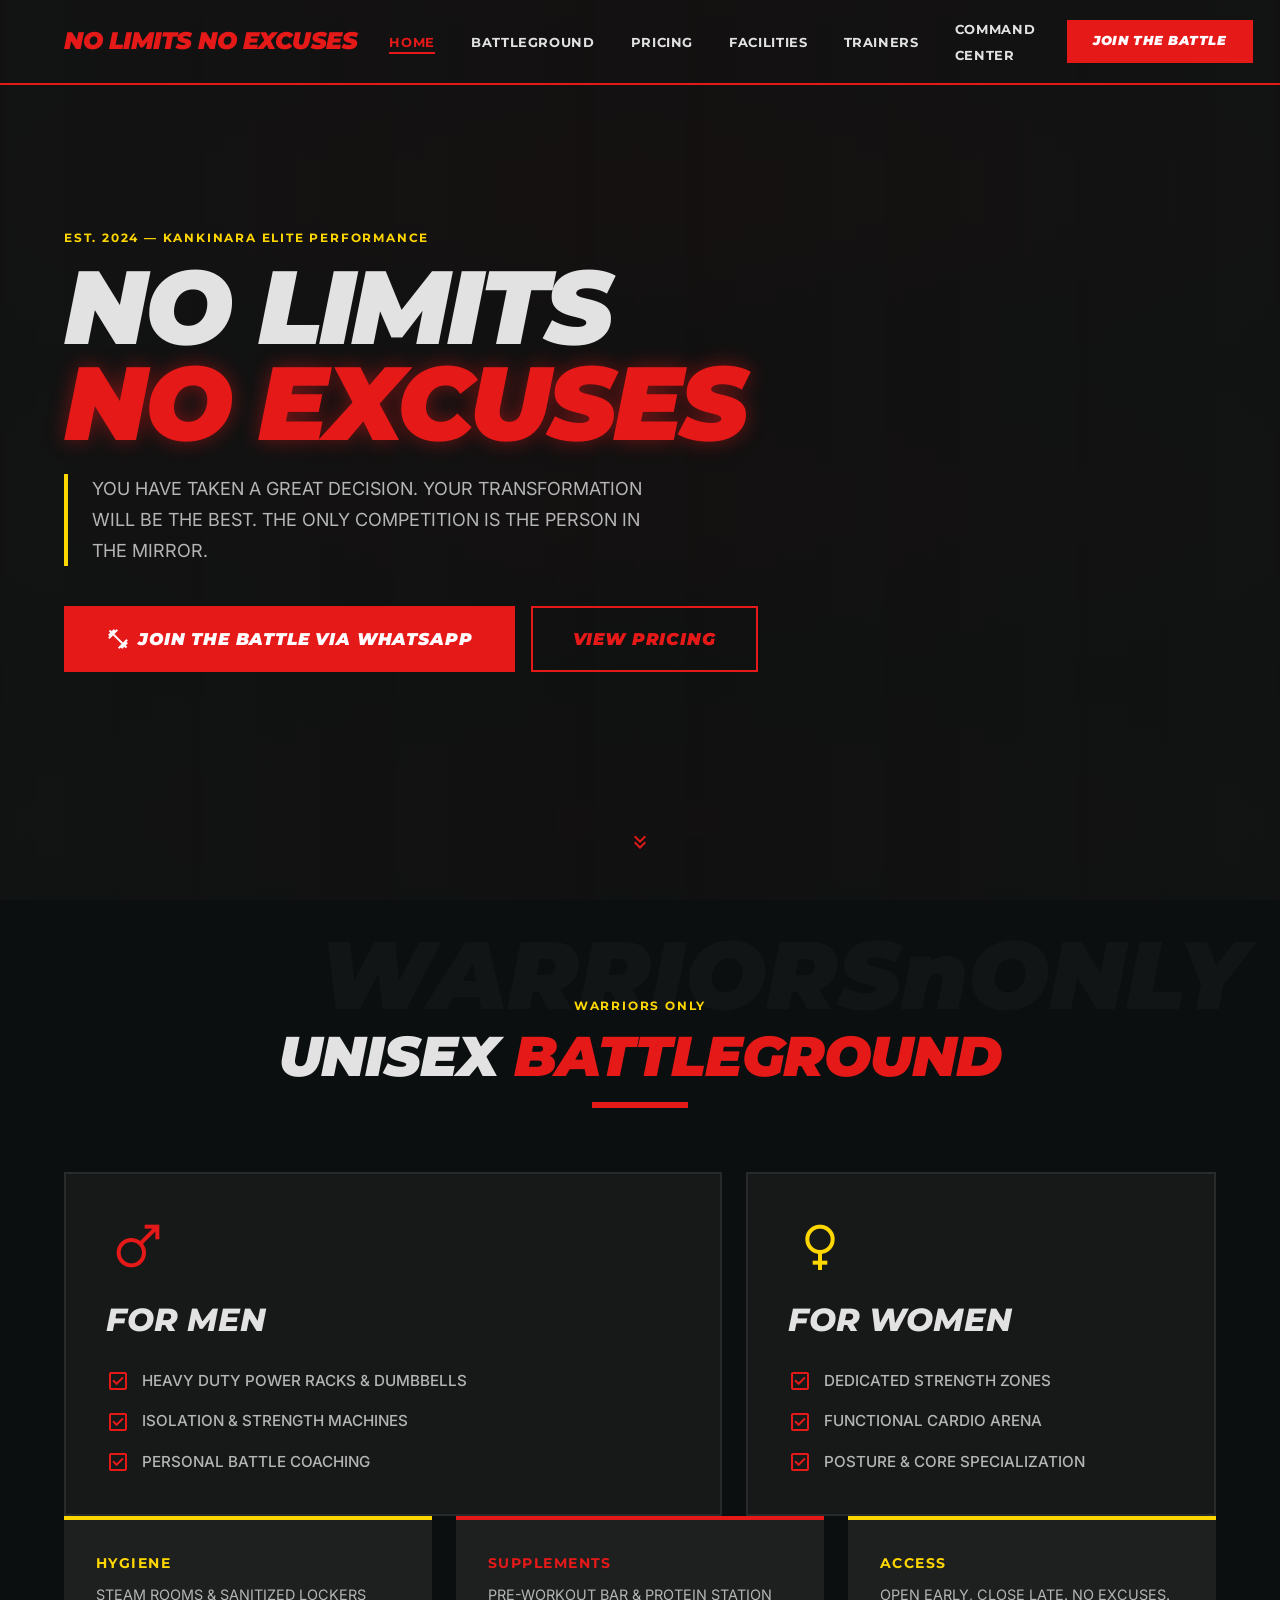
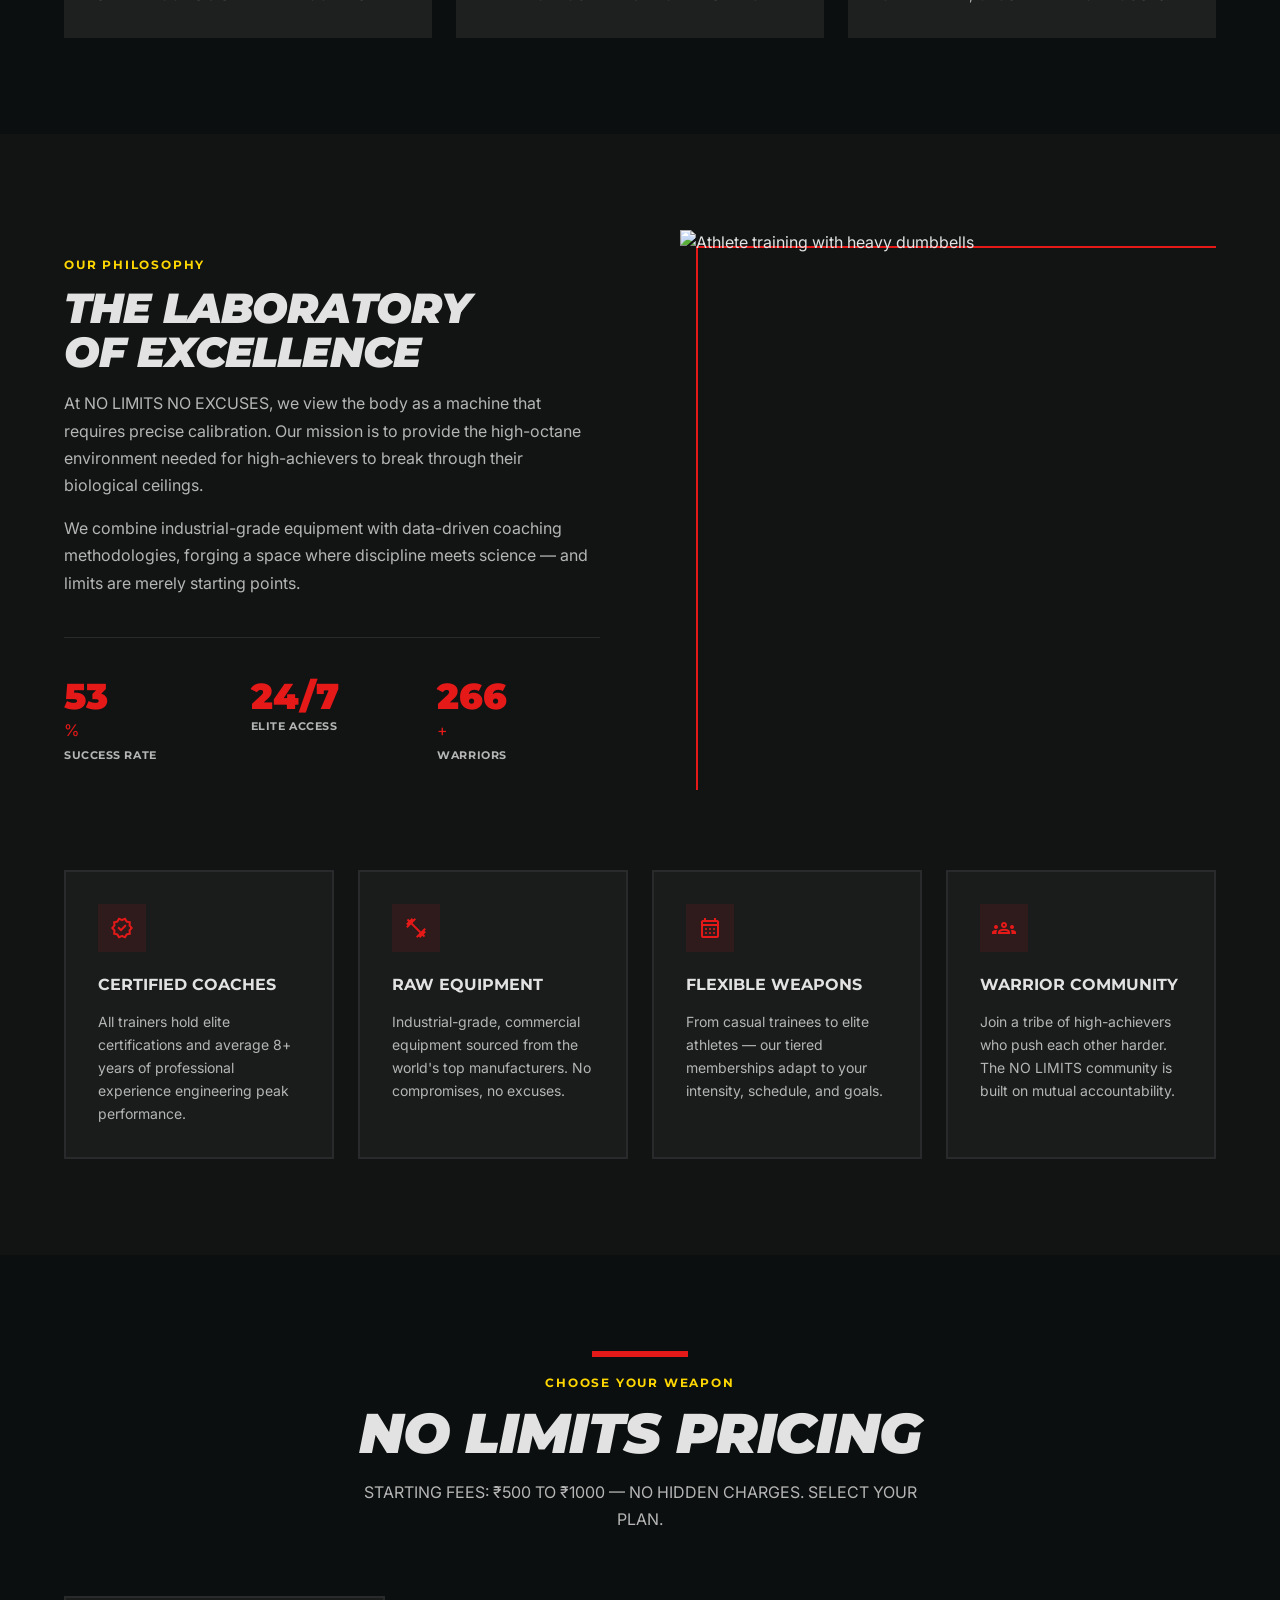
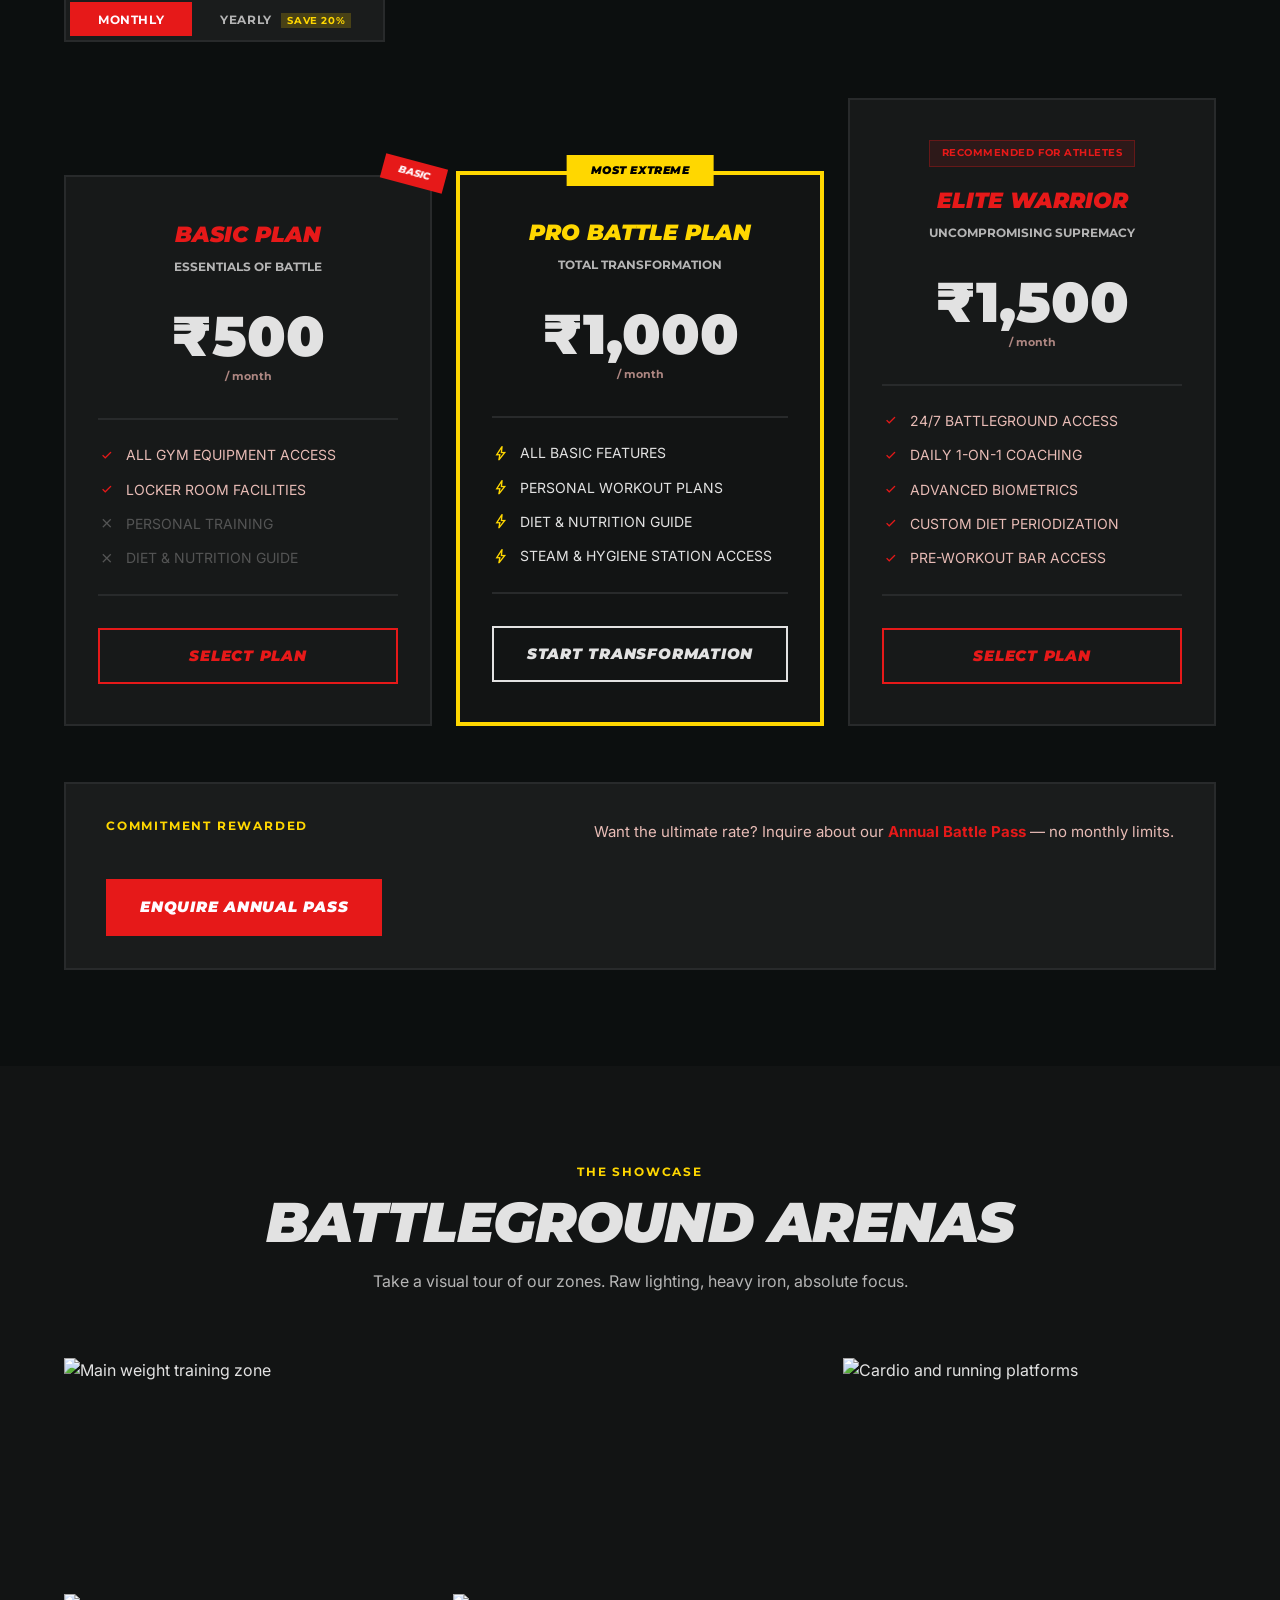
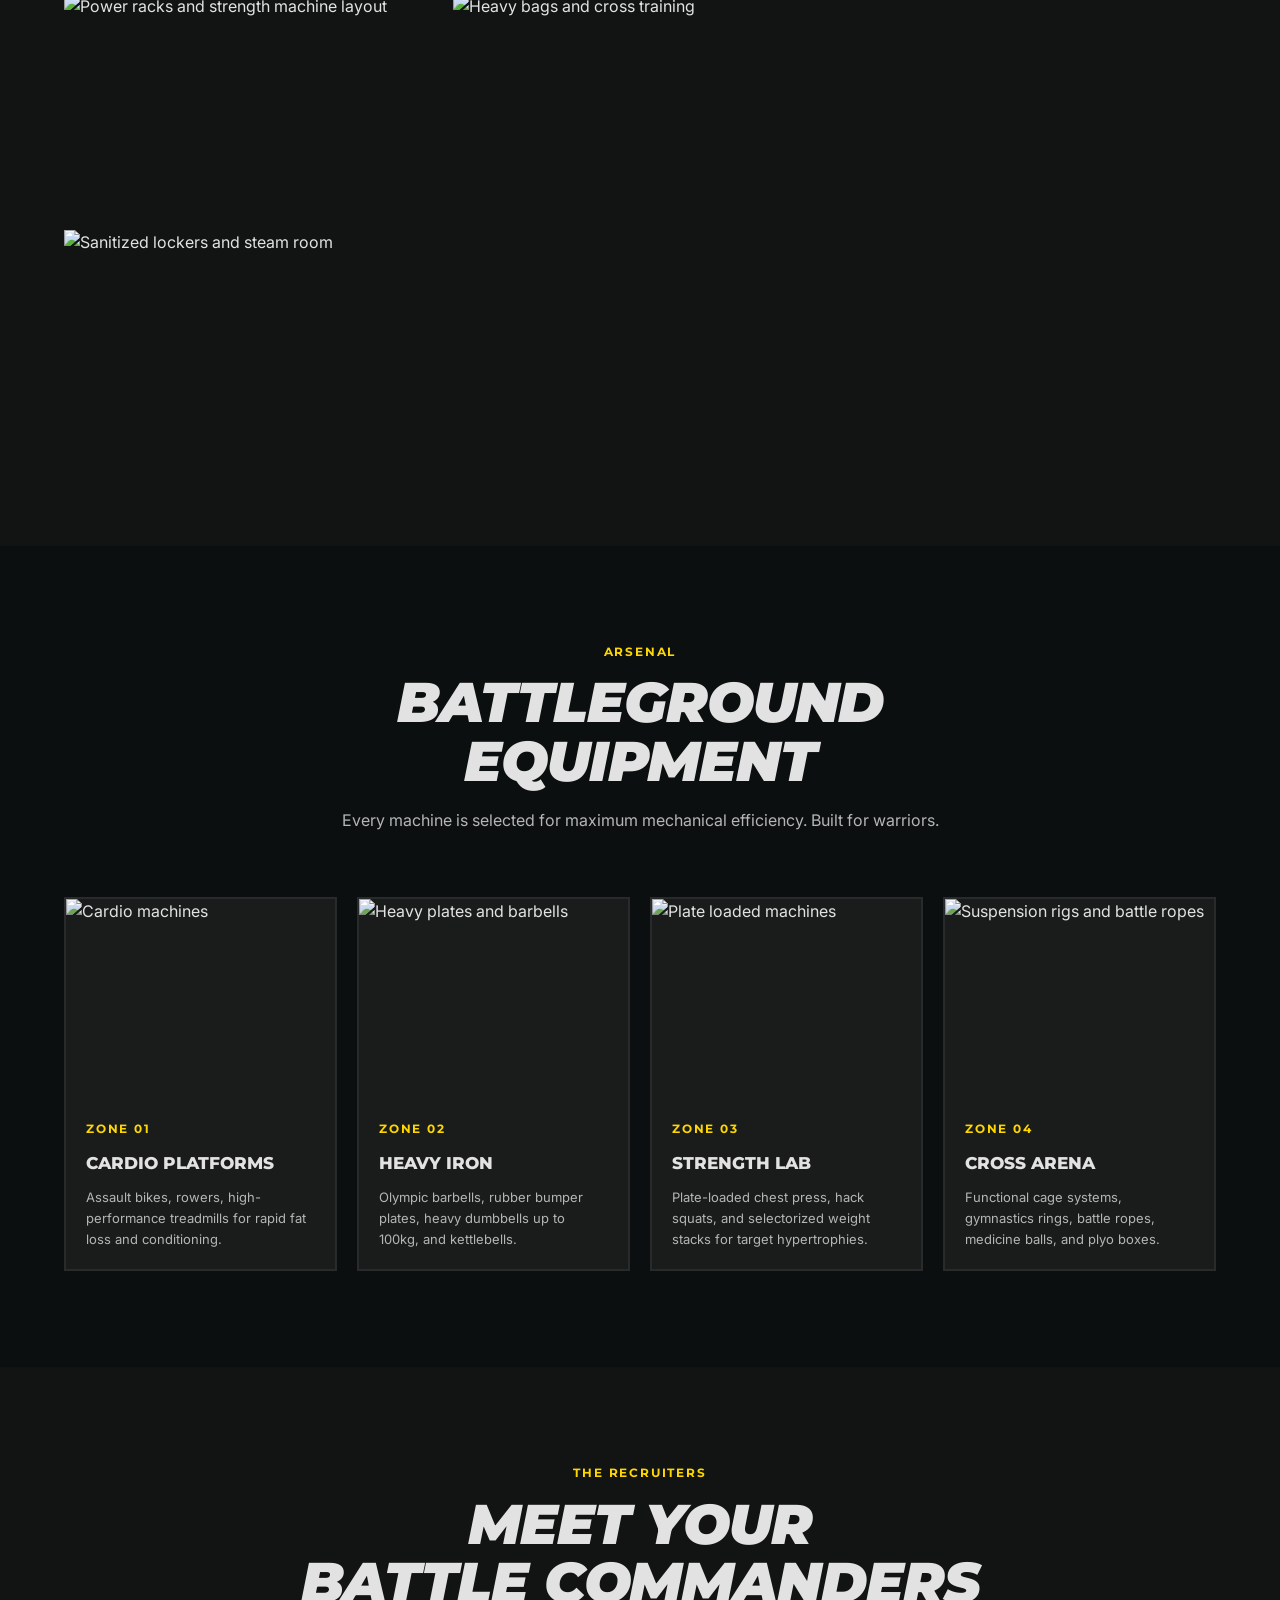
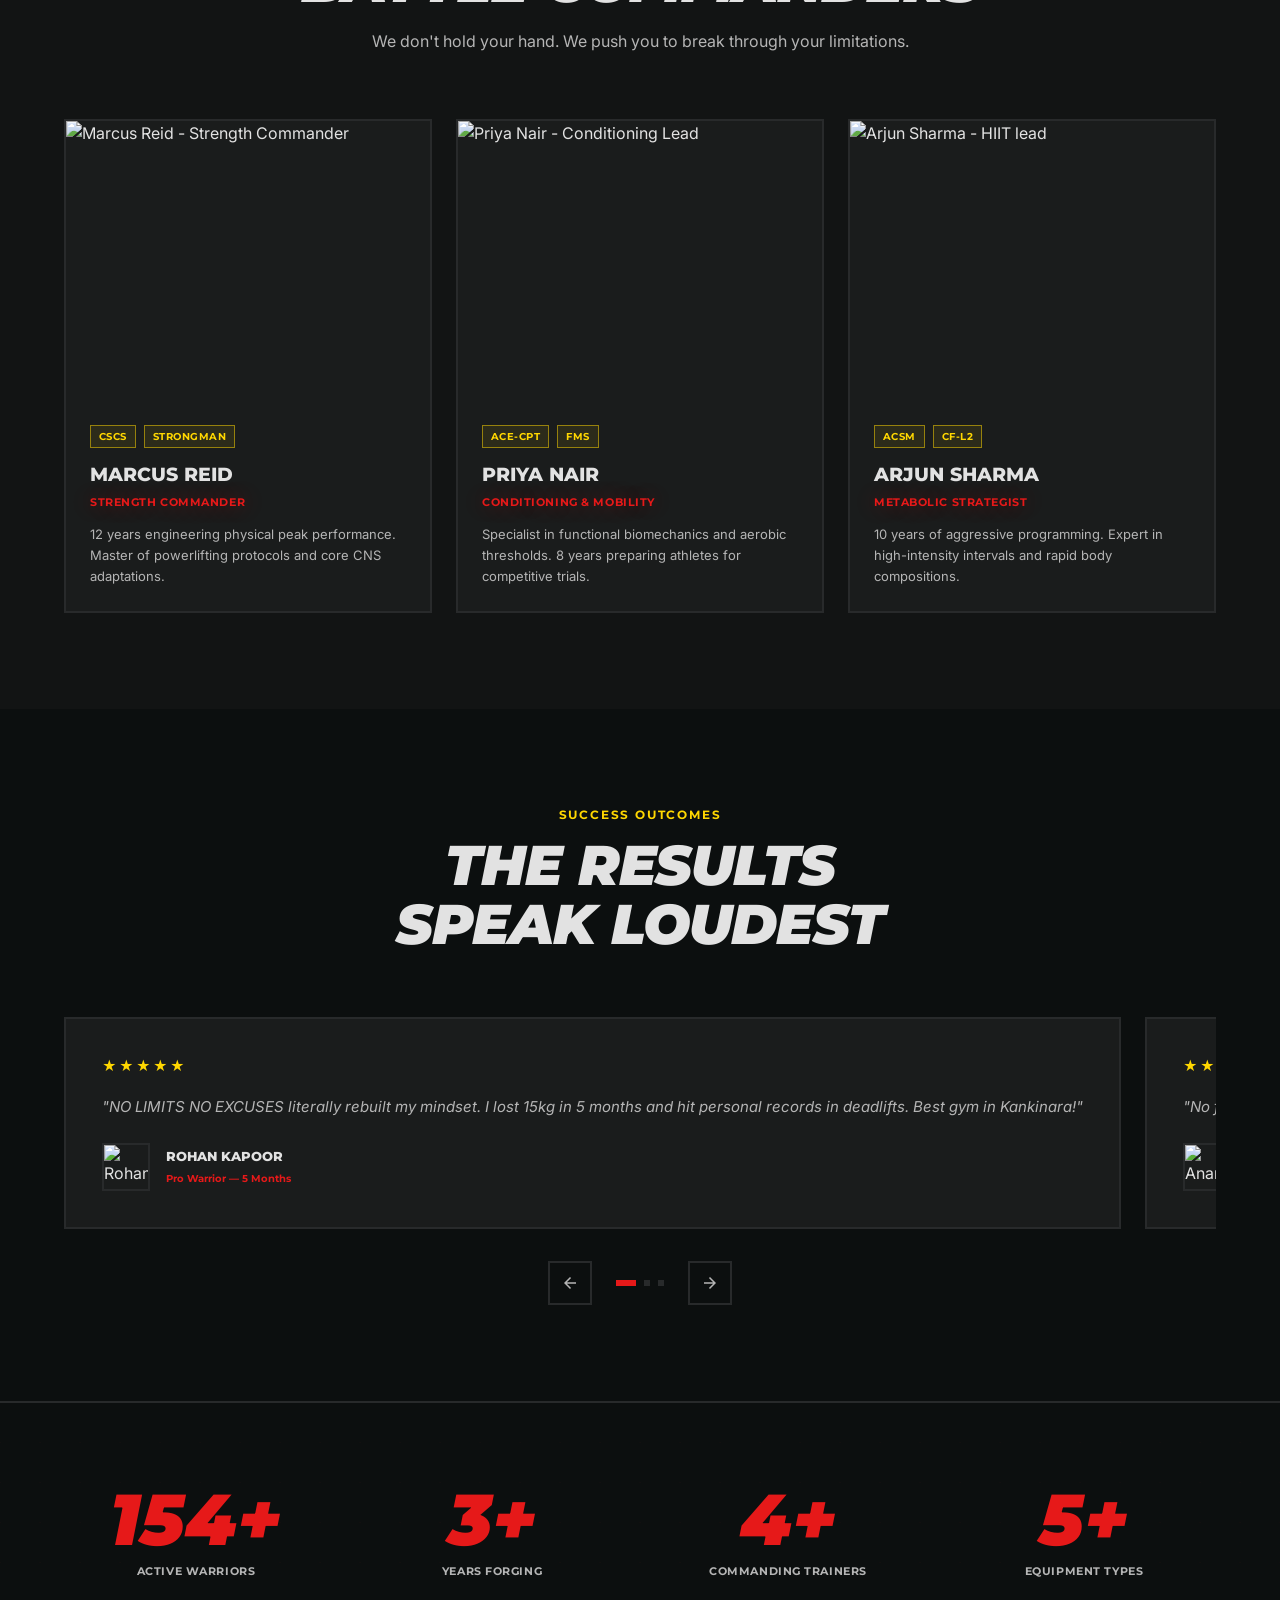
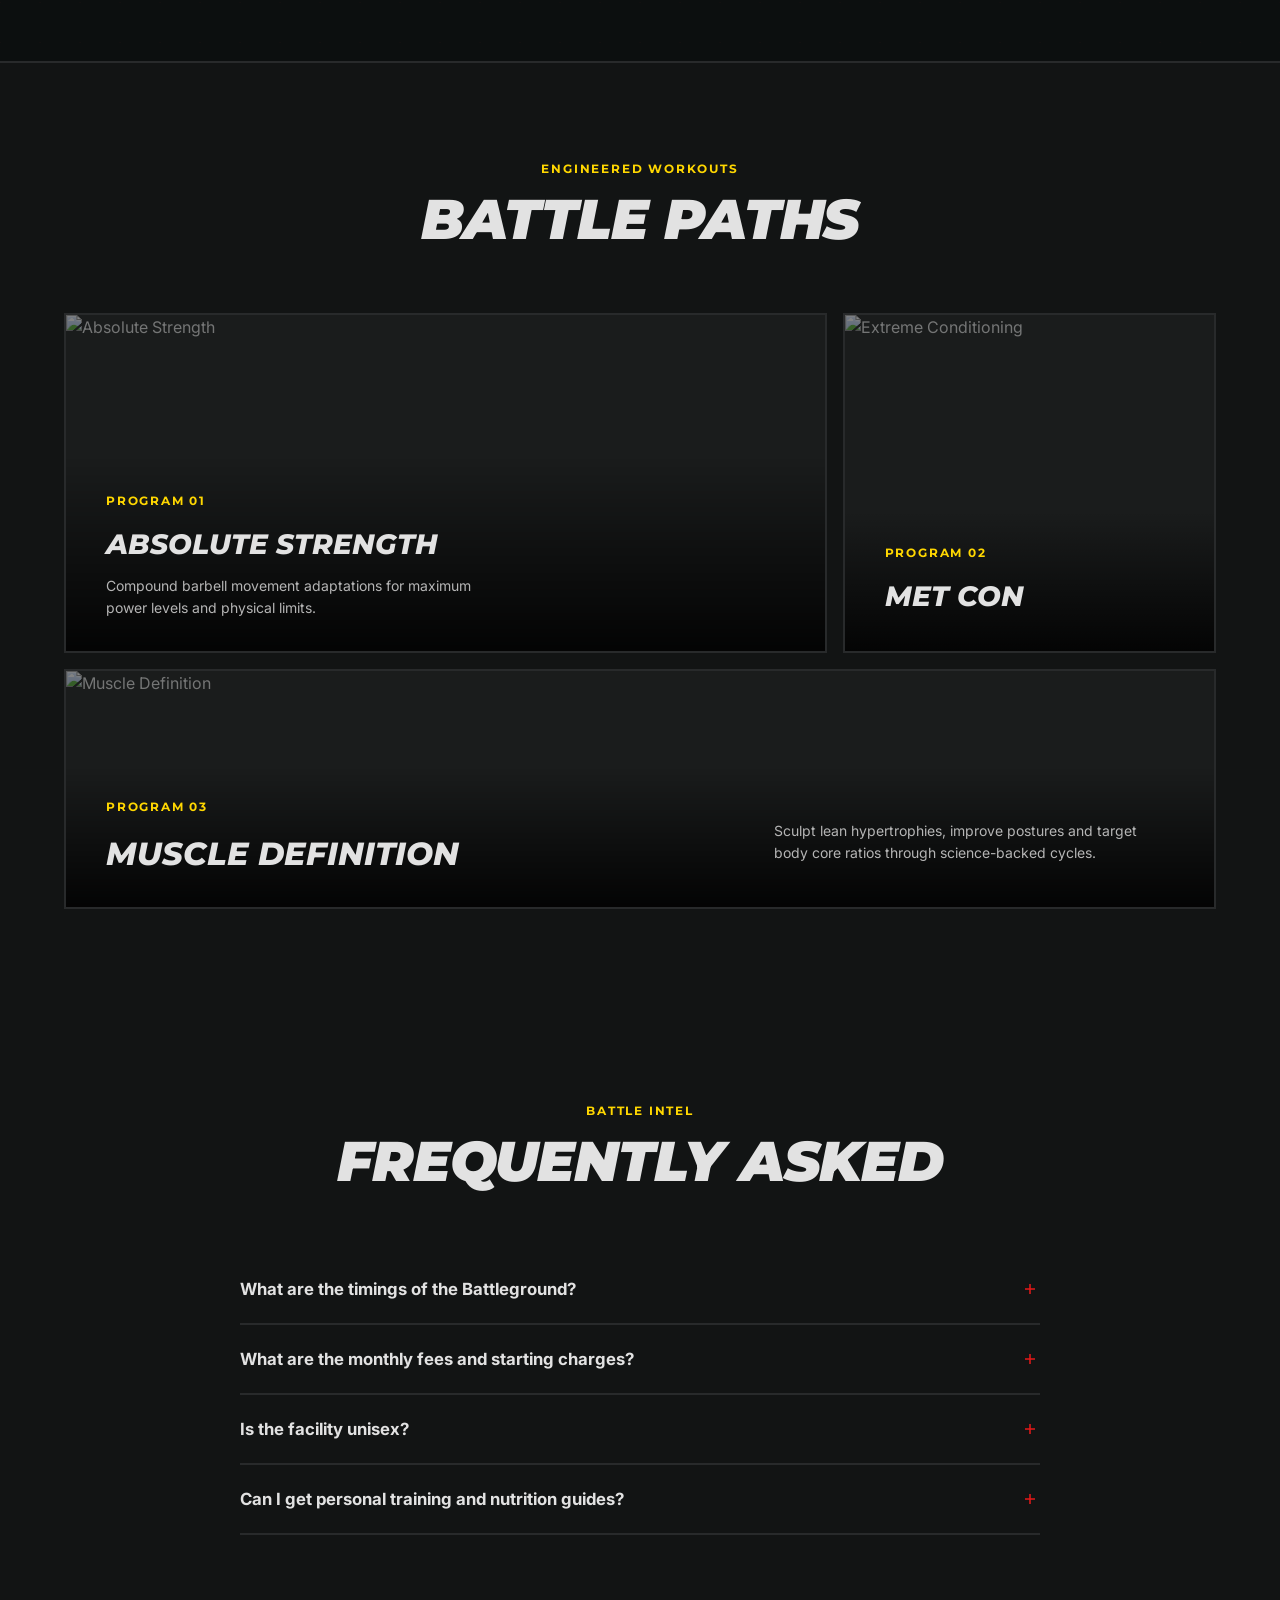
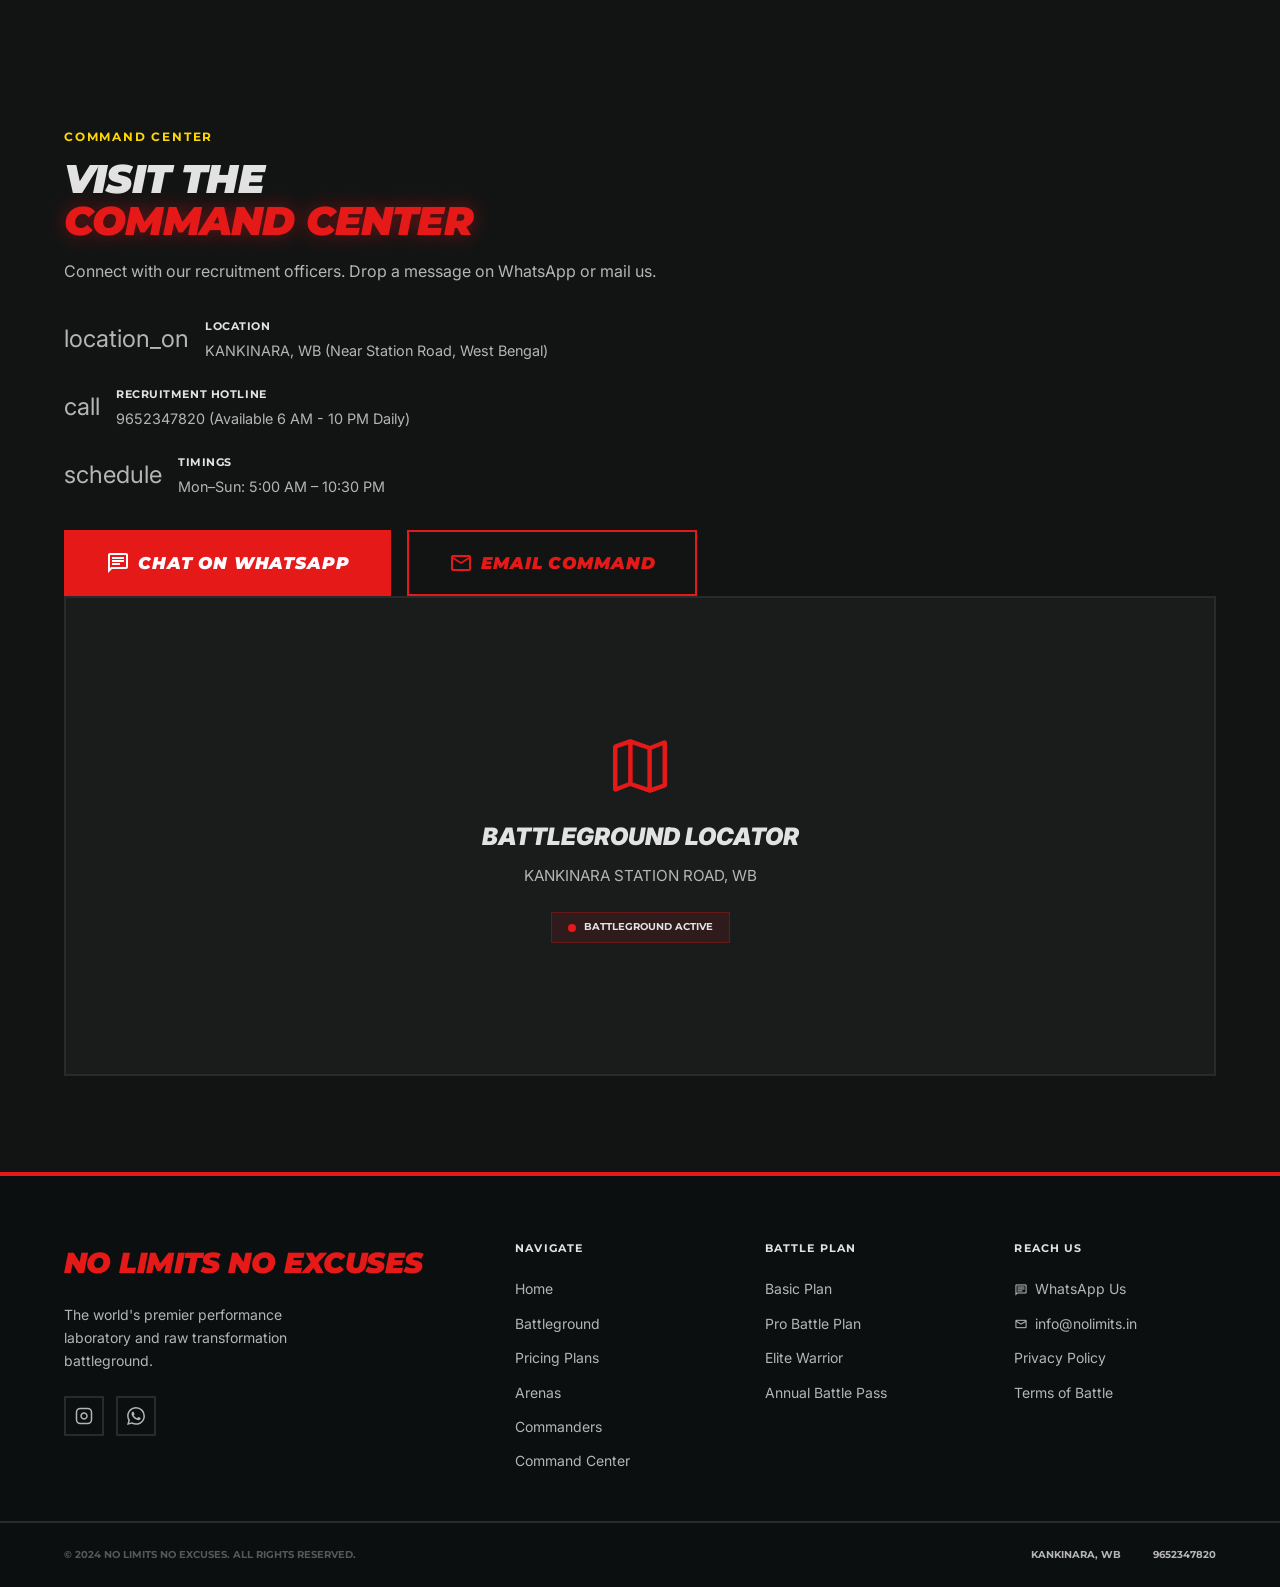
==== commit ae0c2f04: "design: update styling to match NO LIMITS NO EXCUSES / Apex Intensity branding - Updated base layout" ====
--- a/index.html
+++ b/index.html
@@ -3,24 +3,29 @@
 <head>
   <meta charset="UTF-8" />
   <meta name="viewport" content="width=device-width, initial-scale=1.0" />
-  <title>IRONPULSE | Performance Laboratory</title>
-  <meta name="description" content="IRONPULSE — The elite performance gym for high-achievers. Industrial-grade equipment, certified trainers, and flexible membership plans. Join the cult. Forge your legacy." />
+  <title>NO LIMITS NO EXCUSES | THE BATTLEGROUND</title>
+  <meta name="description" content="NO LIMITS NO EXCUSES — The ultimate unisex battleground for physical transformation in Kankinara, WB. High-intensity training, certified coaches, and elite facilities." />
   <!-- Google Fonts -->
   <link rel="preconnect" href="https://fonts.googleapis.com" />
   <link rel="preconnect" href="https://fonts.gstatic.com" crossorigin />
-  <link href="https://fonts.googleapis.com/css2?family=Oswald:wght@400;600;700&family=Hanken+Grotesk:wght@400;500;700&family=JetBrains+Mono:wght@400;500&display=swap" rel="stylesheet" />
+  <link href="https://fonts.googleapis.com/css2?family=Montserrat:ital,wght@0,700;0,800;0,900;1,700;1,800;1,900&family=Inter:wght@400;500;700&display=swap" rel="stylesheet" />
   <!-- Material Symbols -->
   <link href="https://fonts.googleapis.com/css2?family=Material+Symbols+Outlined:opsz,wght,FILL,GRAD@24,400,0,0" rel="stylesheet" />
   <link rel="stylesheet" href="style.css" />
 </head>
 <body>
 
+<!-- WebGL Background Energy Shader -->
+<div class="shader-background" aria-hidden="true">
+  <canvas id="shader-canvas-ANIMATION_3"></canvas>
+</div>
+
 <!-- ─────────────────────────────────────────
      NAVBAR
 ───────────────────────────────────────── -->
 <header id="navbar" role="banner">
   <nav class="nav-inner" aria-label="Main navigation">
-    <a href="#home" class="logo" aria-label="IRONPULSE home">IRONPULSE</a>
+    <a href="#home" class="logo" aria-label="NO LIMITS NO EXCUSES home">NO LIMITS NO EXCUSES</a>
 
     <button class="hamburger" id="hamburger" aria-label="Open menu" aria-expanded="false" aria-controls="nav-links">
       <span></span><span></span><span></span>
@@ -28,53 +33,52 @@
 
     <ul class="nav-links" id="nav-links" role="list">
       <li><a href="#home" class="nav-link active">Home</a></li>
-      <li><a href="#plans" class="nav-link">Plans</a></li>
+      <li><a href="#battleground" class="nav-link">Battleground</a></li>
+      <li><a href="#plans" class="nav-link">Pricing</a></li>
       <li><a href="#facilities" class="nav-link">Facilities</a></li>
       <li><a href="#trainers" class="nav-link">Trainers</a></li>
-      <li><a href="#about" class="nav-link">About</a></li>
-      <li><a href="#contact" class="nav-link">Contact</a></li>
+      <li><a href="#contact" class="nav-link">Command Center</a></li>
     </ul>
 
-    <a href="#contact" class="btn btn-primary nav-cta">JOIN NOW</a>
+    <a href="#contact" class="btn btn-primary nav-cta">JOIN THE BATTLE</a>
   </nav>
 </header>
 
 <!-- ─────────────────────────────────────────
-     HERO
+     HERO / LANDING SECTION
 ───────────────────────────────────────── -->
 <section id="home" class="hero" aria-label="Hero section">
   <div class="hero-bg" aria-hidden="true">
     <img
-      src="https://images.unsplash.com/photo-1534438327276-14e5300c3a48?w=1920&q=80"
+      src="https://images.unsplash.com/photo-1517838277536-f5f99be501cd?w=1920&q=80"
       alt=""
       class="hero-img"
       loading="eager"
     />
     <div class="hero-overlay"></div>
-    <div class="hero-grid-overlay" aria-hidden="true"></div>
   </div>
 
   <div class="hero-content container">
-    <span class="label-tag reveal" data-delay="0">EST. MMXXIV — PERFORMANCE LABORATORY</span>
+    <span class="label-tag reveal" data-delay="0">EST. 2024 — KANKINARA ELITE PERFORMANCE</span>
     <h1 class="hero-headline reveal" data-delay="100">
-      FORGE<br/><span class="amber">YOUR</span><br/>LEGACY
+      NO LIMITS<br/><span class="red-text text-glow">NO EXCUSES</span>
     </h1>
     <p class="hero-sub reveal" data-delay="200">
-      Elite performance laboratory for the dedicated. We don't just train — we engineer human potential through scientific rigor and industrial-grade discipline.
+      YOU HAVE TAKEN A GREAT DECISION. YOUR TRANSFORMATION WILL BE THE BEST. THE ONLY COMPETITION IS THE PERSON IN THE MIRROR.
     </p>
     <div class="hero-ctas reveal" data-delay="300">
       <a
-        href="https://wa.me/919999999999?text=Hi%2C%20I%27m%20interested%20in%20joining%20IRONPULSE.%20Please%20share%20more%20details."
+        href="https://wa.me/919652347820?text=Hi%2C%20I%27m%20ready%20to%20join%20the%20battle%20at%20NO%20LIMITS%20NO%20EXCUSES.%20Please%20send%20membership%20details."
         target="_blank"
         rel="noopener noreferrer"
         class="btn btn-primary btn-lg"
         id="hero-whatsapp-cta"
-        aria-label="Join Now via WhatsApp"
+        aria-label="Join via WhatsApp"
       >
-        <span class="material-symbols-outlined" aria-hidden="true">chat</span>
-        JOIN NOW VIA WHATSAPP
+        <span class="material-symbols-outlined" aria-hidden="true">fitness_center</span>
+        JOIN THE BATTLE VIA WHATSAPP
       </a>
-      <a href="#plans" class="btn btn-ghost btn-lg" id="hero-plans-cta">VIEW PLANS</a>
+      <a href="#plans" class="btn btn-ghost btn-lg" id="hero-plans-cta">VIEW PRICING</a>
     </div>
   </div>
 
@@ -84,32 +88,85 @@
 </section>
 
 <!-- ─────────────────────────────────────────
+     UNISEX BATTLEGROUND (FEATURES)
+───────────────────────────────────────── -->
+<section id="battleground" class="section battleground-section" aria-label="Unisex Battleground">
+  <div class="container">
+    <div class="section-header reveal">
+      <span class="label-tag">WARRIORS ONLY</span>
+      <h2 class="section-headline">UNISEX <span class="red-text">BATTLEGROUND</span></h2>
+      <div class="brutal-bar" aria-hidden="true"></div>
+    </div>
+
+    <div class="battleground-grid">
+      <!-- Men's Section -->
+      <div class="battle-card brutal-card border-red reveal" data-delay="0">
+        <span class="material-symbols-outlined gender-icon male-color" aria-hidden="true">male</span>
+        <h3 class="battle-title">FOR MEN</h3>
+        <ul class="battle-list" aria-label="Features for men">
+          <li><span class="material-symbols-outlined check-icon" aria-hidden="true">check_box</span> HEAVY DUTY POWER RACKS &amp; DUMBBELLS</li>
+          <li><span class="material-symbols-outlined check-icon" aria-hidden="true">check_box</span> ISOLATION &amp; STRENGTH MACHINES</li>
+          <li><span class="material-symbols-outlined check-icon" aria-hidden="true">check_box</span> PERSONAL BATTLE COACHING</li>
+        </ul>
+      </div>
+
+      <!-- Women's Section -->
+      <div class="battle-card brutal-card border-yellow reveal" data-delay="100">
+        <span class="material-symbols-outlined gender-icon female-color" aria-hidden="true">female</span>
+        <h3 class="battle-title">FOR WOMEN</h3>
+        <ul class="battle-list" aria-label="Features for women">
+          <li><span class="material-symbols-outlined check-icon yellow-text" aria-hidden="true">check_box</span> DEDICATED STRENGTH ZONES</li>
+          <li><span class="material-symbols-outlined check-icon yellow-text" aria-hidden="true">check_box</span> FUNCTIONAL CARDIO ARENA</li>
+          <li><span class="material-symbols-outlined check-icon yellow-text" aria-hidden="true">check_box</span> POSTURE &amp; CORE SPECIALIZATION</li>
+        </ul>
+      </div>
+    </div>
+
+    <!-- Universal Features -->
+    <div class="universal-grid mt-10">
+      <div class="universal-card border-top-yellow reveal" data-delay="0">
+        <h4 class="uni-title yellow-text">HYGIENE</h4>
+        <p class="uni-desc">STEAM ROOMS &amp; SANITIZED LOCKERS</p>
+      </div>
+      <div class="universal-card border-top-red reveal" data-delay="150">
+        <h4 class="uni-title red-text">SUPPLEMENTS</h4>
+        <p class="uni-desc">PRE-WORKOUT BAR &amp; PROTEIN STATION</p>
+      </div>
+      <div class="universal-card border-top-yellow reveal" data-delay="300">
+        <h4 class="uni-title yellow-text">ACCESS</h4>
+        <p class="uni-desc">OPEN EARLY, CLOSE LATE. NO EXCUSES.</p>
+      </div>
+    </div>
+  </div>
+</section>
+
+<!-- ─────────────────────────────────────────
      ABOUT / WHY CHOOSE US
 ───────────────────────────────────────── -->
-<section id="about" class="section about-section" aria-label="About IRONPULSE">
+<section id="about" class="section about-section" aria-label="About the battleground">
   <div class="container about-grid">
     <!-- Text Side -->
     <div class="about-text reveal">
       <span class="label-tag">OUR PHILOSOPHY</span>
       <h2 class="section-headline">THE LABORATORY<br/>OF EXCELLENCE</h2>
       <p class="body-text">
-        At IRONPULSE, we view the body as a machine that requires precise calibration. Our mission is to provide the high-octane environment needed for high-achievers to break through their biological ceilings.
+        At NO LIMITS NO EXCUSES, we view the body as a machine that requires precise calibration. Our mission is to provide the high-octane environment needed for high-achievers to break through their biological ceilings.
       </p>
       <p class="body-text" style="margin-top: 1rem;">
         We combine industrial-grade equipment with data-driven coaching methodologies, forging a space where discipline meets science — and limits are merely starting points.
       </p>
       <div class="about-stats">
         <div class="about-stat">
-          <span class="stat-num amber" data-target="99">0</span><span class="amber">%</span>
+          <span class="stat-num red-text" data-target="99">0</span><span class="red-text">%</span>
           <span class="stat-label">SUCCESS RATE</span>
         </div>
         <div class="about-stat">
-          <span class="stat-num amber">24/7</span>
+          <span class="stat-num red-text">24/7</span>
           <span class="stat-label">ELITE ACCESS</span>
         </div>
         <div class="about-stat">
-          <span class="stat-num amber" data-target="500">0</span><span class="amber">+</span>
-          <span class="stat-label">MEMBERS</span>
+          <span class="stat-num red-text" data-target="500">0</span><span class="red-text">+</span>
+          <span class="stat-label">WARRIORS</span>
         </div>
       </div>
     </div>
@@ -118,8 +175,8 @@
     <div class="about-img-wrap reveal" data-delay="150">
       <div class="about-img-frame">
         <img
-          src="https://images.unsplash.com/photo-1517836357463-d25dfeac3438?w=800&q=80"
-          alt="Athlete performing a heavy deadlift in IRONPULSE gym"
+          src="https://images.unsplash.com/photo-1541534741688-6078c6bfb5c5?w=800&q=80"
+          alt="Athlete training with heavy dumbbells"
           loading="lazy"
           class="about-img"
         />
@@ -129,48 +186,48 @@
   </div>
 
   <!-- USP Cards -->
-  <div class="container usp-grid" aria-label="Why choose IRONPULSE">
+  <div class="container usp-grid" aria-label="Why choose us">
     <div class="usp-card reveal" data-delay="0">
       <div class="usp-icon" aria-hidden="true">
         <span class="material-symbols-outlined">verified</span>
       </div>
-      <h3 class="usp-title">CERTIFIED TRAINERS</h3>
-      <p class="usp-body">All coaches hold elite certifications and average 8+ years of professional experience engineering peak performance.</p>
+      <h3 class="usp-title">CERTIFIED COACHES</h3>
+      <p class="usp-body">All trainers hold elite certifications and average 8+ years of professional experience engineering peak performance.</p>
     </div>
     <div class="usp-card reveal" data-delay="100">
       <div class="usp-icon" aria-hidden="true">
         <span class="material-symbols-outlined">fitness_center</span>
       </div>
-      <h3 class="usp-title">MODERN EQUIPMENT</h3>
+      <h3 class="usp-title">RAW EQUIPMENT</h3>
       <p class="usp-body">Industrial-grade, commercial equipment sourced from the world's top manufacturers. No compromises, no excuses.</p>
     </div>
     <div class="usp-card reveal" data-delay="200">
       <div class="usp-icon" aria-hidden="true">
         <span class="material-symbols-outlined">calendar_month</span>
       </div>
-      <h3 class="usp-title">FLEXIBLE PLANS</h3>
+      <h3 class="usp-title">FLEXIBLE WEAPONS</h3>
       <p class="usp-body">From casual trainees to elite athletes — our tiered memberships adapt to your intensity, schedule, and goals.</p>
     </div>
     <div class="usp-card reveal" data-delay="300">
       <div class="usp-icon" aria-hidden="true">
         <span class="material-symbols-outlined">groups</span>
       </div>
-      <h3 class="usp-title">COMMUNITY VIBE</h3>
-      <p class="usp-body">Join a tribe of high-achievers who push each other harder. The IRONPULSE community is built on mutual accountability.</p>
-    </div>
-  </div>
-</section>
-
-<!-- ─────────────────────────────────────────
-     MEMBERSHIP PLANS
-───────────────────────────────────────── -->
-<section id="plans" class="section plans-section" aria-label="Membership plans">
+      <h3 class="usp-title">WARRIOR COMMUNITY</h3>
+      <p class="usp-body">Join a tribe of high-achievers who push each other harder. The NO LIMITS community is built on mutual accountability.</p>
+    </div>
+  </div>
+</section>
+
+<!-- ─────────────────────────────────────────
+     MEMBERSHIP / SUBSCRIPTION PLANS
+───────────────────────────────────────── -->
+<section id="plans" class="section plans-section" aria-label="Pricing plans">
   <div class="container">
     <div class="section-header reveal">
-      <div class="amber-bar" aria-hidden="true"></div>
-      <span class="label-tag">START THE PROCESS</span>
-      <h2 class="section-headline amber">CHOOSE YOUR PLAN</h2>
-      <p class="section-sub">Precision engineering for your physical potential. Pick the tier that matches your intensity.</p>
+      <div class="brutal-bar" aria-hidden="true"></div>
+      <span class="label-tag">CHOOSE YOUR WEAPON</span>
+      <h2 class="section-headline yellow-text">NO LIMITS PRICING</h2>
+      <p class="section-sub">STARTING FEES: ₹500 TO ₹1000 — NO HIDDEN CHARGES. SELECT YOUR PLAN.</p>
     </div>
 
     <!-- Toggle -->
@@ -180,84 +237,83 @@
     </div>
 
     <div class="plans-grid">
-      <!-- Basic -->
-      <div class="plan-card reveal" data-delay="0" id="plan-basic">
-        <h3 class="plan-name">LITE TRAINING</h3>
-        <p class="plan-sub">Foundation &amp; Discipline</p>
+      <!-- Basic Plan -->
+      <div class="plan-card brutal-card border-red reveal" data-delay="0" id="plan-basic">
+        <div class="plan-badge-red">BASIC</div>
+        <h3 class="plan-name">BASIC PLAN</h3>
+        <p class="plan-sub">Essentials of Battle</p>
         <div class="plan-price">
-          <span class="price-amount" data-monthly="₹1,999" data-yearly="₹1,599">₹1,999</span>
+          <span class="price-amount" data-monthly="₹500" data-yearly="₹400">₹500</span>
           <span class="price-period">/ month</span>
         </div>
-        <ul class="plan-features" aria-label="Lite Training features">
-          <li class="feature included"><span class="material-symbols-outlined" aria-hidden="true">check_circle</span> 60-Minute Group Sessions</li>
-          <li class="feature included"><span class="material-symbols-outlined" aria-hidden="true">check_circle</span> Standard Gym Access</li>
-          <li class="feature included"><span class="material-symbols-outlined" aria-hidden="true">check_circle</span> At-Home Live Workouts</li>
-          <li class="feature excluded"><span class="material-symbols-outlined" aria-hidden="true">cancel</span> Private Locker Room</li>
-          <li class="feature excluded"><span class="material-symbols-outlined" aria-hidden="true">cancel</span> Elite 1-on-1 Trainer</li>
+        <ul class="plan-features" aria-label="Basic plan features">
+          <li class="feature included"><span class="material-symbols-outlined" aria-hidden="true">check</span> ALL GYM EQUIPMENT ACCESS</li>
+          <li class="feature included"><span class="material-symbols-outlined" aria-hidden="true">check</span> LOCKER ROOM FACILITIES</li>
+          <li class="feature excluded"><span class="material-symbols-outlined" aria-hidden="true">close</span> PERSONAL TRAINING</li>
+          <li class="feature excluded"><span class="material-symbols-outlined" aria-hidden="true">close</span> DIET &amp; NUTRITION GUIDE</li>
         </ul>
         <a
-          href="https://wa.me/919999999999?text=Hi%2C%20I%27m%20interested%20in%20the%20Lite%20Training%20membership%20at%20IRONPULSE.%20Please%20share%20more%20details."
+          href="https://wa.me/919652347820?text=Hi%2C%20I%27m%20interested%20in%20the%20Basic%20Plan%20membership%20at%20NO%20LIMITS%20NO%20EXCUSES.%20Please%20share%20details."
           target="_blank" rel="noopener noreferrer"
           class="btn btn-ghost btn-full"
-          aria-label="Choose Lite Training plan via WhatsApp"
-        >CHOOSE PLAN</a>
-      </div>
-
-      <!-- Elite (Featured) -->
-      <div class="plan-card plan-featured reveal" data-delay="100" id="plan-elite">
-        <div class="most-popular" aria-label="Most popular plan">MOST POPULAR</div>
-        <h3 class="plan-name dark">ELITE PERFORMANCE</h3>
-        <p class="plan-sub dark">Peak Optimization</p>
+          aria-label="Choose Basic Plan via WhatsApp"
+        >SELECT PLAN</a>
+      </div>
+
+      <!-- Pro Plan (Featured) -->
+      <div class="plan-card plan-featured brutal-card border-yellow reveal" data-delay="100" id="plan-elite">
+        <div class="most-popular uppercase" aria-label="Most extreme plan">MOST EXTREME</div>
+        <h3 class="plan-name dark">PRO BATTLE PLAN</h3>
+        <p class="plan-sub dark">Total Transformation</p>
         <div class="plan-price dark">
-          <span class="price-amount dark" data-monthly="₹3,499" data-yearly="₹2,799">₹3,499</span>
+          <span class="price-amount dark" data-monthly="₹1,000" data-yearly="₹800">₹1,000</span>
           <span class="price-period dark">/ month</span>
         </div>
-        <ul class="plan-features dark" aria-label="Elite Performance features">
-          <li class="feature-featured included"><span class="material-symbols-outlined" aria-hidden="true">check_circle</span> Unlimited Session Access</li>
-          <li class="feature-featured included"><span class="material-symbols-outlined" aria-hidden="true">check_circle</span> All Gym Locations</li>
-          <li class="feature-featured included"><span class="material-symbols-outlined" aria-hidden="true">check_circle</span> Private Recovery Zone</li>
-          <li class="feature-featured included"><span class="material-symbols-outlined" aria-hidden="true">check_circle</span> Nutritional Benchmarking</li>
-          <li class="feature-featured included"><span class="material-symbols-outlined" aria-hidden="true">check_circle</span> Monthly Trainer Review</li>
+        <ul class="plan-features dark" aria-label="Pro plan features">
+          <li class="feature-featured included"><span class="material-symbols-outlined" aria-hidden="true">bolt</span> ALL BASIC FEATURES</li>
+          <li class="feature-featured included"><span class="material-symbols-outlined" aria-hidden="true">bolt</span> PERSONAL WORKOUT PLANS</li>
+          <li class="feature-featured included"><span class="material-symbols-outlined" aria-hidden="true">bolt</span> DIET &amp; NUTRITION GUIDE</li>
+          <li class="feature-featured included"><span class="material-symbols-outlined" aria-hidden="true">bolt</span> STEAM &amp; HYGIENE STATION ACCESS</li>
         </ul>
         <a
-          href="https://wa.me/919999999999?text=Hi%2C%20I%27m%20interested%20in%20the%20Elite%20Performance%20membership%20at%20IRONPULSE.%20Please%20share%20more%20details."
+          href="https://wa.me/919652347820?text=Hi%2C%20I%27m%20interested%20in%20the%20Pro%20Battle%20Plan%20membership%20at%20NO%20LIMITS%20NO%20EXCUSES.%20Please%20share%20details."
           target="_blank" rel="noopener noreferrer"
           class="btn btn-dark btn-full"
-          aria-label="Choose Elite Performance plan via WhatsApp"
-        >CHOOSE PLAN</a>
-      </div>
-
-      <!-- Athlete Pro -->
-      <div class="plan-card reveal" data-delay="200" id="plan-pro">
-        <div class="pro-badge">RECOMMENDED FOR PROS</div>
-        <h3 class="plan-name">ATHLETE PRO</h3>
-        <p class="plan-sub">Uncompromising Power</p>
+          aria-label="Start Transformation via WhatsApp"
+        >START TRANSFORMATION</a>
+      </div>
+
+      <!-- Elite Warrior Plan -->
+      <div class="plan-card brutal-card border-red reveal" data-delay="200" id="plan-pro">
+        <div class="pro-badge">RECOMMENDED FOR ATHLETES</div>
+        <h3 class="plan-name">ELITE WARRIOR</h3>
+        <p class="plan-sub">Uncompromising Supremacy</p>
         <div class="plan-price">
-          <span class="price-amount" data-monthly="₹5,499" data-yearly="₹4,399">₹5,499</span>
+          <span class="price-amount" data-monthly="₹1,500" data-yearly="₹1,200">₹1,500</span>
           <span class="price-period">/ month</span>
         </div>
-        <ul class="plan-features" aria-label="Athlete Pro features">
-          <li class="feature included"><span class="material-symbols-outlined" aria-hidden="true">check_circle</span> 24/7 Laboratory Access</li>
-          <li class="feature included"><span class="material-symbols-outlined" aria-hidden="true">check_circle</span> Weekly 1-on-1 Coaching</li>
-          <li class="feature included"><span class="material-symbols-outlined" aria-hidden="true">check_circle</span> Biometric Data Suite</li>
-          <li class="feature included"><span class="material-symbols-outlined" aria-hidden="true">check_circle</span> VIP Recovery Suite</li>
-          <li class="feature included"><span class="material-symbols-outlined" aria-hidden="true">check_circle</span> Sports &amp; Swimming Access</li>
+        <ul class="plan-features" aria-label="Elite Warrior features">
+          <li class="feature included"><span class="material-symbols-outlined" aria-hidden="true">check</span> 24/7 BATTLEGROUND ACCESS</li>
+          <li class="feature included"><span class="material-symbols-outlined" aria-hidden="true">check</span> DAILY 1-ON-1 COACHING</li>
+          <li class="feature included"><span class="material-symbols-outlined" aria-hidden="true">check</span> ADVANCED BIOMETRICS</li>
+          <li class="feature included"><span class="material-symbols-outlined" aria-hidden="true">check</span> CUSTOM DIET PERIODIZATION</li>
+          <li class="feature included"><span class="material-symbols-outlined" aria-hidden="true">check</span> PRE-WORKOUT BAR ACCESS</li>
         </ul>
         <a
-          href="https://wa.me/919999999999?text=Hi%2C%20I%27m%20interested%20in%20the%20Athlete%20Pro%20membership%20at%20IRONPULSE.%20Please%20share%20more%20details."
+          href="https://wa.me/919652347820?text=Hi%2C%20I%27m%20interested%20in%20the%20Elite%20Warrior%20membership%20at%20NO%20LIMITS%20NO%20EXCUSES.%20Please%20share%20details."
           target="_blank" rel="noopener noreferrer"
           class="btn btn-ghost btn-full"
-          aria-label="Choose Athlete Pro plan via WhatsApp"
-        >CHOOSE PLAN</a>
-      </div>
-    </div>
-
-    <!-- Annual Badge -->
+          aria-label="Choose Elite Warrior plan via WhatsApp"
+        >SELECT PLAN</a>
+      </div>
+    </div>
+
+    <!-- Annual CTA -->
     <div class="annual-cta reveal">
       <span class="label-tag">COMMITMENT REWARDED</span>
-      <p>Want the best value? Contact us for our <strong class="amber">Annual Pass</strong> — exclusive rates, zero monthly hassle.</p>
+      <p>Want the ultimate rate? Inquire about our <strong class="red-text">Annual Battle Pass</strong> — no monthly limits.</p>
       <a
-        href="https://wa.me/919999999999?text=Hi%2C%20I%27m%20interested%20in%20the%20Annual%20membership%20at%20IRONPULSE.%20Please%20share%20details."
+        href="https://wa.me/919652347820?text=Hi%2C%20I%27m%20interested%20in%20the%20Annual%20membership%20at%20NO%20LIMITS%20NO%20EXCUSES.%20Please%20share%20details."
         target="_blank" rel="noopener noreferrer"
         class="btn btn-primary"
       >ENQUIRE ANNUAL PASS</a>
@@ -266,37 +322,37 @@
 </section>
 
 <!-- ─────────────────────────────────────────
-     FACILITIES SHOWCASE
-───────────────────────────────────────── -->
-<section id="facilities" class="section facilities-section" aria-label="Facilities showcase">
+     FACILITIES / ENVIRONMENT SHOWCASE
+───────────────────────────────────────── -->
+<section id="facilities" class="section facilities-section" aria-label="Gym environment showcase">
   <div class="container">
     <div class="section-header reveal">
-      <span class="label-tag">PULSE COMMUNITY</span>
-      <h2 class="section-headline">GYM ENVIRONMENT</h2>
-      <p class="section-sub">Step inside the laboratory. Every zone engineered for maximum output.</p>
+      <span class="label-tag">THE SHOWCASE</span>
+      <h2 class="section-headline">BATTLEGROUND ARENAS</h2>
+      <p class="section-sub">Take a visual tour of our zones. Raw lighting, heavy iron, absolute focus.</p>
     </div>
   </div>
 
   <div class="facilities-masonry container">
     <div class="fac-item fac-large reveal" data-delay="0">
-      <img src="https://images.unsplash.com/photo-1534438097545-a2c22c57f2ad?w=900&q=80" alt="Main weightlifting floor at IRONPULSE" loading="lazy" />
+      <img src="https://images.unsplash.com/photo-1540497077202-7c8a3999166f?w=900&q=80" alt="Main weight training zone" loading="lazy" />
       <div class="fac-label">MAIN FLOOR</div>
     </div>
     <div class="fac-item reveal" data-delay="100">
-      <img src="https://images.unsplash.com/photo-1571902943202-507ec2618e8f?w=600&q=80" alt="Functional training zone" loading="lazy" />
-      <div class="fac-label">FUNCTIONAL ZONE</div>
+      <img src="https://images.unsplash.com/photo-1517838277536-f5f99be501cd?w=600&q=80" alt="Cardio and running platforms" loading="lazy" />
+      <div class="fac-label">FUNCTIONAL CARDIO</div>
     </div>
     <div class="fac-item reveal" data-delay="150">
-      <img src="https://images.unsplash.com/photo-1540497077202-7c8a3999166f?w=600&q=80" alt="Cardio machines zone" loading="lazy" />
-      <div class="fac-label">CARDIO ZONE</div>
+      <img src="https://images.unsplash.com/photo-1593079831268-3381b0db4a77?w=600&q=80" alt="Power racks and strength machine layout" loading="lazy" />
+      <div class="fac-label">STRENGTH LAB</div>
     </div>
     <div class="fac-item reveal" data-delay="200">
-      <img src="https://images.unsplash.com/photo-1558611848-73f7eb4001a1?w=600&q=80" alt="Recovery and locker area" loading="lazy" />
-      <div class="fac-label">RECOVERY ZONE</div>
+      <img src="https://images.unsplash.com/photo-1558611848-73f7eb4001a1?w=600&q=80" alt="Heavy bags and cross training" loading="lazy" />
+      <div class="fac-label">CROSS ARENA</div>
     </div>
     <div class="fac-item fac-wide reveal" data-delay="250">
-      <img src="https://images.unsplash.com/photo-1600965962361-9035dbfd1c50?w=900&q=80" alt="Premium locker rooms" loading="lazy" />
-      <div class="fac-label">VIP LOCKER ROOMS</div>
+      <img src="https://images.unsplash.com/photo-1600965962361-9035dbfd1c50?w=900&q=80" alt="Sanitized lockers and steam room" loading="lazy" />
+      <div class="fac-label">STEAM &amp; RECOVERY</div>
     </div>
   </div>
 </section>
@@ -304,94 +360,94 @@
 <!-- ─────────────────────────────────────────
      EQUIPMENT SHOWCASE
 ───────────────────────────────────────── -->
-<section class="section equipment-section" aria-label="Equipment showcase">
+<section class="section equipment-section" aria-label="Equipment zones">
   <div class="container">
     <div class="section-header reveal">
       <span class="label-tag">ARSENAL</span>
-      <h2 class="section-headline">INDUSTRIAL-GRADE<br/>EQUIPMENT</h2>
-      <p class="section-sub">Every machine, rack, and cable system is sourced for precision performance — not aesthetics.</p>
+      <h2 class="section-headline">BATTLEGROUND<br/>EQUIPMENT</h2>
+      <p class="section-sub">Every machine is selected for maximum mechanical efficiency. Built for warriors.</p>
     </div>
 
     <div class="equipment-grid">
       <div class="equip-card reveal" data-delay="0">
         <div class="equip-img-wrap">
-          <img src="https://images.unsplash.com/photo-1576678927484-cc907957088c?w=600&q=80" alt="Cardio zone with treadmills and ellipticals" loading="lazy" />
+          <img src="https://images.unsplash.com/photo-1576678927484-cc907957088c?w=600&q=80" alt="Cardio machines" loading="lazy" />
         </div>
         <div class="equip-info">
           <span class="label-tag">ZONE 01</span>
-          <h3 class="equip-name">CARDIO ZONE</h3>
-          <p class="equip-desc">Treadmills, assault bikes, rowers, ski ergs — engineered for metabolic conditioning.</p>
+          <h3 class="equip-name">CARDIO PLATFORMS</h3>
+          <p class="equip-desc">Assault bikes, rowers, high-performance treadmills for rapid fat loss and conditioning.</p>
         </div>
       </div>
       <div class="equip-card reveal" data-delay="100">
         <div class="equip-img-wrap">
-          <img src="https://images.unsplash.com/photo-1534368959876-26bf04f2c947?w=600&q=80" alt="Free weights area with dumbbells and barbells" loading="lazy" />
+          <img src="https://images.unsplash.com/photo-1637666062717-1c6bcab4a4f5?w=600&q=80" alt="Heavy plates and barbells" loading="lazy" />
         </div>
         <div class="equip-info">
           <span class="label-tag">ZONE 02</span>
-          <h3 class="equip-name">FREE WEIGHTS</h3>
-          <p class="equip-desc">Olympic bars, bumper plates, dumbbells up to 100kg, hex bars, and heavy kettlebells.</p>
+          <h3 class="equip-name">HEAVY IRON</h3>
+          <p class="equip-desc">Olympic barbells, rubber bumper plates, heavy dumbbells up to 100kg, and kettlebells.</p>
         </div>
       </div>
       <div class="equip-card reveal" data-delay="200">
         <div class="equip-img-wrap">
-          <img src="https://images.unsplash.com/photo-1571388208497-71bedc604a34?w=600&q=80" alt="Strength machines and cables" loading="lazy" />
+          <img src="https://images.unsplash.com/photo-1517838277536-f5f99be501cd?w=600&q=80" alt="Plate loaded machines" loading="lazy" />
         </div>
         <div class="equip-info">
           <span class="label-tag">ZONE 03</span>
-          <h3 class="equip-name">STRENGTH MACHINES</h3>
-          <p class="equip-desc">Plate-loaded and selectorized machines covering every major muscle group.</p>
+          <h3 class="equip-name">STRENGTH LAB</h3>
+          <p class="equip-desc">Plate-loaded chest press, hack squats, and selectorized weight stacks for target hypertrophies.</p>
         </div>
       </div>
       <div class="equip-card reveal" data-delay="300">
         <div class="equip-img-wrap">
-          <img src="https://images.unsplash.com/photo-1598971861713-54ad16a7e72e?w=600&q=80" alt="Functional training equipment" loading="lazy" />
+          <img src="https://images.unsplash.com/photo-1598971861713-54ad16a7e72e?w=600&q=80" alt="Suspension rigs and battle ropes" loading="lazy" />
         </div>
         <div class="equip-info">
           <span class="label-tag">ZONE 04</span>
-          <h3 class="equip-name">FUNCTIONAL TRAINING</h3>
-          <p class="equip-desc">Rig systems, suspension trainers, battle ropes, plyo boxes, and turf track.</p>
-        </div>
-      </div>
-    </div>
-  </div>
-</section>
-
-<!-- ─────────────────────────────────────────
-     TRAINERS
-───────────────────────────────────────── -->
-<section id="trainers" class="section trainers-section" aria-label="Our trainers">
+          <h3 class="equip-name">CROSS ARENA</h3>
+          <p class="equip-desc">Functional cage systems, gymnastics rings, battle ropes, medicine balls, and plyo boxes.</p>
+        </div>
+      </div>
+    </div>
+  </div>
+</section>
+
+<!-- ─────────────────────────────────────────
+     TRAINERS SECTION
+───────────────────────────────────────── -->
+<section id="trainers" class="section trainers-section" aria-label="Our coaches">
   <div class="container">
     <div class="section-header reveal">
-      <span class="label-tag">THE COACHING STAFF</span>
-      <h2 class="section-headline">MEET YOUR<br/>PERFORMANCE ENGINEERS</h2>
-      <p class="section-sub">Every coach is a specialist. Every program is precision-built for your biology.</p>
+      <span class="label-tag">THE RECRUITERS</span>
+      <h2 class="section-headline">MEET YOUR<br/>BATTLE COMMANDERS</h2>
+      <p class="section-sub">We don't hold your hand. We push you to break through your limitations.</p>
     </div>
 
     <div class="trainers-grid">
       <div class="trainer-card reveal" data-delay="0">
         <div class="trainer-img-wrap">
-          <img src="https://images.unsplash.com/photo-1534367610401-9f5ed68180aa?w=400&q=80" alt="Marcus Reid, Head Strength Coach" loading="lazy" />
+          <img src="https://images.unsplash.com/photo-1534367610401-9f5ed68180aa?w=400&q=80" alt="Marcus Reid - Strength Commander" loading="lazy" />
           <div class="trainer-overlay">
-            <p class="trainer-quote">"I don't train athletes. I build machines."</p>
+            <p class="trainer-quote">"Pain is temporary. Glory is permanent."</p>
           </div>
         </div>
         <div class="trainer-info">
           <div class="trainer-badges">
             <span class="badge-chip">CSCS</span>
-            <span class="badge-chip">NSCA</span>
+            <span class="badge-chip">STRONGMAN</span>
           </div>
           <h3 class="trainer-name">MARCUS REID</h3>
-          <span class="trainer-spec">HEAD STRENGTH COACH</span>
-          <p class="trainer-bio">12 years shaping elite powerlifters and professional athletes. Specializes in CNS optimization and compound movement mastery.</p>
+          <span class="trainer-spec text-glow">STRENGTH COMMANDER</span>
+          <p class="trainer-bio">12 years engineering physical peak performance. Master of powerlifting protocols and core CNS adaptations.</p>
         </div>
       </div>
 
       <div class="trainer-card reveal" data-delay="100">
         <div class="trainer-img-wrap">
-          <img src="https://images.unsplash.com/photo-1609899537878-48710a3a8f3a?w=400&q=80" alt="Priya Nair, Performance Coach" loading="lazy" />
+          <img src="https://images.unsplash.com/photo-1594381898411-846e7d193883?w=400&q=80" alt="Priya Nair - Conditioning Lead" loading="lazy" />
           <div class="trainer-overlay">
-            <p class="trainer-quote">"Precision beats intensity every single time."</p>
+            <p class="trainer-quote">"Effort without direction is wasted energy."</p>
           </div>
         </div>
         <div class="trainer-info">
@@ -400,16 +456,16 @@
             <span class="badge-chip">FMS</span>
           </div>
           <h3 class="trainer-name">PRIYA NAIR</h3>
-          <span class="trainer-spec">PERFORMANCE &amp; MOBILITY</span>
-          <p class="trainer-bio">8 years of elite sport preparation. Former national-level sprinter turned biomechanics specialist. Masters functional movement patterns.</p>
+          <span class="trainer-spec text-glow">CONDITIONING &amp; MOBILITY</span>
+          <p class="trainer-bio">Specialist in functional biomechanics and aerobic thresholds. 8 years preparing athletes for competitive trials.</p>
         </div>
       </div>
 
       <div class="trainer-card reveal" data-delay="200">
         <div class="trainer-img-wrap">
-          <img src="https://images.unsplash.com/photo-1504798083596-b8b92c2e1d9b?w=400&q=80" alt="Arjun Sharma, Metabolic Conditioning Coach" loading="lazy" />
+          <img src="https://images.unsplash.com/photo-1504798083596-b8b92c2e1d9b?w=400&q=80" alt="Arjun Sharma - HIIT lead" loading="lazy" />
           <div class="trainer-overlay">
-            <p class="trainer-quote">"Your potential has no ceiling. Your effort does."</p>
+            <p class="trainer-quote">"You only fail when you stop fighting."</p>
           </div>
         </div>
         <div class="trainer-info">
@@ -418,26 +474,8 @@
             <span class="badge-chip">CF-L2</span>
           </div>
           <h3 class="trainer-name">ARJUN SHARMA</h3>
-          <span class="trainer-spec">METABOLIC CONDITIONING</span>
-          <p class="trainer-bio">Crossfit Level 2 coach with 10 years of high-intensity programming. Expert in aerobic capacity development and anaerobic threshold.</p>
-        </div>
-      </div>
-
-      <div class="trainer-card reveal" data-delay="300">
-        <div class="trainer-img-wrap">
-          <img src="https://images.unsplash.com/photo-1594381898411-846e7d193883?w=400&q=80" alt="Sofia Mendes, Nutrition and Body Composition" loading="lazy" />
-          <div class="trainer-overlay">
-            <p class="trainer-quote">"The kitchen is the first gym. Master it."</p>
-          </div>
-        </div>
-        <div class="trainer-info">
-          <div class="trainer-badges">
-            <span class="badge-chip">CISSN</span>
-            <span class="badge-chip">PN-1</span>
-          </div>
-          <h3 class="trainer-name">SOFIA MENDES</h3>
-          <span class="trainer-spec">NUTRITION &amp; BODY COMPOSITION</span>
-          <p class="trainer-bio">Sports nutritionist with 9 years transforming body composition through precision nutrition periodization and metabolic benchmarking.</p>
+          <span class="trainer-spec text-glow">METABOLIC STRATEGIST</span>
+          <p class="trainer-bio">10 years of aggressive programming. Expert in high-intensity intervals and rapid body compositions.</p>
         </div>
       </div>
     </div>
@@ -447,78 +485,56 @@
 <!-- ─────────────────────────────────────────
      TESTIMONIALS
 ───────────────────────────────────────── -->
-<section class="section testimonials-section" aria-label="Member testimonials">
+<section class="section testimonials-section" aria-label="Transformation highlights">
   <div class="container">
     <div class="section-header reveal">
-      <span class="label-tag">SUCCESS STORIES</span>
+      <span class="label-tag">SUCCESS OUTCOMES</span>
       <h2 class="section-headline">THE RESULTS<br/>SPEAK LOUDEST</h2>
     </div>
 
-    <div class="testimonials-carousel" id="testimonials-carousel" role="region" aria-label="Member testimonials carousel">
+    <div class="testimonials-carousel" id="testimonials-carousel" role="region" aria-label="Warrior reviews">
       <div class="testi-track" id="testi-track">
         <div class="testi-card" role="article">
           <div class="testi-stars" aria-label="5 stars">★★★★★</div>
-          <p class="testi-text">"IRONPULSE changed my life. In 6 months I dropped 18kg and hit a 160kg deadlift. The trainers here don't let you give up."</p>
+          <p class="testi-text">"NO LIMITS NO EXCUSES literally rebuilt my mindset. I lost 15kg in 5 months and hit personal records in deadlifts. Best gym in Kankinara!"</p>
           <div class="testi-author">
-            <img src="https://images.unsplash.com/photo-1507003211169-0a1dd7228f2d?w=80&q=80" alt="Rohan Kapoor testimonial" loading="lazy" />
+            <img src="https://images.unsplash.com/photo-1507003211169-0a1dd7228f2d?w=80&q=80" alt="Rohan Kapoor" loading="lazy" />
             <div>
               <strong>ROHAN KAPOOR</strong>
-              <span>Elite Member — 6 Months</span>
+              <span>Pro Warrior — 5 Months</span>
             </div>
           </div>
         </div>
         <div class="testi-card" role="article">
           <div class="testi-stars" aria-label="5 stars">★★★★★</div>
-          <p class="testi-text">"The equipment is elite, the coaches are world-class, and the atmosphere pushes you beyond what you thought was possible."</p>
+          <p class="testi-text">"No fancy distractions, just high-performance equipment and trainers who hold you accountable. The atmosphere is explosive."</p>
           <div class="testi-author">
-            <img src="https://images.unsplash.com/photo-1494790108755-2616b25a9ef2?w=80&q=80" alt="Ananya Joshi testimonial" loading="lazy" />
+            <img src="https://images.unsplash.com/photo-1494790108755-2616b25a9ef2?w=80&q=80" alt="Ananya Joshi" loading="lazy" />
             <div>
               <strong>ANANYA JOSHI</strong>
-              <span>Athlete Pro — 1 Year</span>
+              <span>Elite Athlete — 1 Year</span>
             </div>
           </div>
         </div>
         <div class="testi-card" role="article">
           <div class="testi-stars" aria-label="5 stars">★★★★★</div>
-          <p class="testi-text">"From 68kg to 85kg of lean muscle in 10 months. The programming at IRONPULSE is scientifically next-level."</p>
+          <p class="testi-text">"The unisex battleground set up is amazing. Clean steam rooms, great equipment, and the best nutrition advice in town."</p>
           <div class="testi-author">
-            <img src="https://images.unsplash.com/photo-1500648767791-00dcc994a43e?w=80&q=80" alt="Dev Malhotra testimonial" loading="lazy" />
+            <img src="https://images.unsplash.com/photo-1500648767791-00dcc994a43e?w=80&q=80" alt="Dev Malhotra" loading="lazy" />
             <div>
               <strong>DEV MALHOTRA</strong>
-              <span>Athlete Pro — 10 Months</span>
+              <span>Pro Warrior — 8 Months</span>
             </div>
           </div>
         </div>
-        <div class="testi-card" role="article">
-          <div class="testi-stars" aria-label="5 stars">★★★★★</div>
-          <p class="testi-text">"I've trained at gyms all over the country. Nothing comes close to the environment and quality of coaching at IRONPULSE."</p>
-          <div class="testi-author">
-            <img src="https://images.unsplash.com/photo-1438761681033-6461ffad8d80?w=80&q=80" alt="Meera Patel testimonial" loading="lazy" />
-            <div>
-              <strong>MEERA PATEL</strong>
-              <span>Elite Member — 14 Months</span>
-            </div>
-          </div>
-        </div>
-        <div class="testi-card" role="article">
-          <div class="testi-stars" aria-label="5 stars">★★★★★</div>
-          <p class="testi-text">"The nutrition coaching alone was worth every rupee. Sofia's protocols rebuilt my relationship with food and performance."</p>
-          <div class="testi-author">
-            <img src="https://images.unsplash.com/photo-1472099645785-5658abf4ff4e?w=80&q=80" alt="Siddharth Rao testimonial" loading="lazy" />
-            <div>
-              <strong>SIDDHARTH RAO</strong>
-              <span>Athlete Pro — 8 Months</span>
-            </div>
-          </div>
-        </div>
-      </div>
-    </div>
-
-    <div class="carousel-controls" role="group" aria-label="Carousel controls">
+      </div>
+    </div>
+
+    <div class="carousel-controls" role="group" aria-label="Carousel navigation">
       <button class="carousel-btn" id="testi-prev" aria-label="Previous testimonial">
         <span class="material-symbols-outlined">arrow_back</span>
       </button>
-      <div class="carousel-dots" id="carousel-dots" aria-label="Testimonial indicators"></div>
+      <div class="carousel-dots" id="carousel-dots"></div>
       <button class="carousel-btn" id="testi-next" aria-label="Next testimonial">
         <span class="material-symbols-outlined">arrow_forward</span>
       </button>
@@ -529,207 +545,188 @@
 <!-- ─────────────────────────────────────────
      GYM STATS
 ───────────────────────────────────────── -->
-<section class="section stats-section" aria-label="Gym statistics">
+<section class="section stats-section" aria-label="Battleground statistics">
   <div class="stats-bg" aria-hidden="true"></div>
   <div class="container stats-grid">
     <div class="stat-item reveal" data-delay="0">
-      <span class="stat-big amber counter" data-target="500" data-suffix="+">0</span>
-      <span class="stat-big-label">ELITE MEMBERS</span>
+      <span class="stat-big red-text counter" data-target="500" data-suffix="+">0</span>
+      <span class="stat-big-label">ACTIVE WARRIORS</span>
     </div>
     <div class="stat-item reveal" data-delay="100">
-      <span class="stat-big amber counter" data-target="10" data-suffix="+">0</span>
+      <span class="stat-big red-text counter" data-target="10" data-suffix="+">0</span>
       <span class="stat-big-label">YEARS FORGING</span>
     </div>
     <div class="stat-item reveal" data-delay="200">
-      <span class="stat-big amber counter" data-target="15" data-suffix="+">0</span>
-      <span class="stat-big-label">EXPERT TRAINERS</span>
+      <span class="stat-big red-text counter" data-target="15" data-suffix="+">0</span>
+      <span class="stat-big-label">COMMANDING TRAINERS</span>
     </div>
     <div class="stat-item reveal" data-delay="300">
-      <span class="stat-big amber counter" data-target="20" data-suffix="+">0</span>
+      <span class="stat-big red-text counter" data-target="20" data-suffix="+">0</span>
       <span class="stat-big-label">EQUIPMENT TYPES</span>
     </div>
   </div>
 </section>
 
 <!-- ─────────────────────────────────────────
-     PROGRAMS (Bento Grid)
-───────────────────────────────────────── -->
-<section class="section programs-section" aria-label="Training programs">
+     PROGRAMS (BENTO GRID)
+───────────────────────────────────────── -->
+<section class="section programs-section" aria-label="Transform programs">
   <div class="container">
     <div class="section-header reveal">
-      <span class="label-tag">ENGINEERED PROGRAMS</span>
-      <h2 class="section-headline">CHOOSE YOUR PATH<br/>TO DOMINANCE</h2>
+      <span class="label-tag">ENGINEERED WORKOUTS</span>
+      <h2 class="section-headline">BATTLE PATHS</h2>
     </div>
 
     <div class="bento-grid">
       <div class="bento-card bento-lg reveal" data-delay="0">
-        <img src="https://images.unsplash.com/photo-1532384748853-8f54a8f476e2?w=900&q=80" alt="Absolute Strength Program — power racks and barbell" loading="lazy" />
+        <img src="https://images.unsplash.com/photo-1517838277536-f5f99be501cd?w=900&q=80" alt="Absolute Strength" loading="lazy" />
         <div class="bento-overlay">
           <span class="label-tag">PROGRAM 01</span>
           <h3>ABSOLUTE STRENGTH</h3>
-          <p>Focus on compound movements and CNS adaptation to build a foundation of raw power.</p>
+          <p>Compound barbell movement adaptations for maximum power levels and physical limits.</p>
         </div>
       </div>
       <div class="bento-card bento-sm reveal" data-delay="100">
-        <img src="https://images.unsplash.com/photo-1611690024989-5773cdc6e3d8?w=600&q=80" alt="Performance program — athlete training" loading="lazy" />
+        <img src="https://images.unsplash.com/photo-1548690312-e3b507d8c110?w=600&q=80" alt="Extreme Conditioning" loading="lazy" />
         <div class="bento-overlay">
           <span class="label-tag">PROGRAM 02</span>
-          <h3>PERFORMANCE</h3>
+          <h3>MET CON</h3>
         </div>
       </div>
       <div class="bento-card bento-full reveal" data-delay="200">
-        <img src="https://images.unsplash.com/photo-1483721310020-03333e577078?w=1200&q=80" alt="Metabolic Hypertrophy — high volume training" loading="lazy" />
+        <img src="https://images.unsplash.com/photo-1526506118085-60ce8714f8c5?w=1200&q=80" alt="Muscle Definition" loading="lazy" />
         <div class="bento-overlay bento-row">
           <div>
             <span class="label-tag">PROGRAM 03</span>
-            <h3>METABOLIC HYPERTROPHY</h3>
-          </div>
-          <p class="bento-desc-side">Advanced aesthetic development through volume-focused protocols and nutritional precision.</p>
-        </div>
-      </div>
-    </div>
-  </div>
-</section>
-
-<!-- ─────────────────────────────────────────
-     FAQ
+            <h3>MUSCLE DEFINITION</h3>
+          </div>
+          <p class="bento-desc-side">Sculpt lean hypertrophies, improve postures and target body core ratios through science-backed cycles.</p>
+        </div>
+      </div>
+    </div>
+  </div>
+</section>
+
+<!-- ─────────────────────────────────────────
+     FAQ SECTION
 ───────────────────────────────────────── -->
 <section class="section faq-section" aria-label="Frequently asked questions">
   <div class="container">
     <div class="section-header reveal">
-      <span class="label-tag">GOT QUESTIONS?</span>
+      <span class="label-tag">BATTLE INTEL</span>
       <h2 class="section-headline">FREQUENTLY ASKED</h2>
     </div>
 
     <div class="faq-list" role="list">
       <div class="faq-item reveal" data-delay="0" role="listitem">
         <button class="faq-question" aria-expanded="false" id="faq-1">
-          What are IRONPULSE's operating hours?
+          What are the timings of the Battleground?
           <span class="faq-icon material-symbols-outlined" aria-hidden="true">add</span>
         </button>
         <div class="faq-answer" role="region" aria-labelledby="faq-1">
-          <p>IRONPULSE is open 365 days a year. Weekdays: 5:00 AM – 11:00 PM. Weekends &amp; Holidays: 6:00 AM – 10:00 PM. Athlete Pro members enjoy 24/7 keycard access to the main floor.</p>
+          <p>We are open daily: 5:00 AM – 10:30 PM. Elite access members enjoy 24/7 keycard entry. No holidays, no excuses.</p>
         </div>
       </div>
       <div class="faq-item reveal" data-delay="50" role="listitem">
         <button class="faq-question" aria-expanded="false" id="faq-2">
-          Can I freeze or pause my membership?
+          What are the monthly fees and starting charges?
           <span class="faq-icon material-symbols-outlined" aria-hidden="true">add</span>
         </button>
         <div class="faq-answer" role="region" aria-labelledby="faq-2">
-          <p>Yes. All plans allow one freeze per year for up to 30 days — no questions asked. Contact us via WhatsApp or email to initiate a pause. Freezes are processed within 24 hours.</p>
+          <p>Our monthly memberships range strictly from ₹500 to ₹1000 with no hidden admission/sign-up charges. You choose the tier that matches your goals.</p>
         </div>
       </div>
       <div class="faq-item reveal" data-delay="100" role="listitem">
         <button class="faq-question" aria-expanded="false" id="faq-3">
-          Is there an induction or orientation session for new members?
+          Is the facility unisex?
           <span class="faq-icon material-symbols-outlined" aria-hidden="true">add</span>
         </button>
         <div class="faq-answer" role="region" aria-labelledby="faq-3">
-          <p>Absolutely. Every new member receives a complimentary 60-minute diagnostic session with one of our performance engineers to assess movement quality, set baselines, and define your program protocol.</p>
+          <p>Yes. NO LIMITS NO EXCUSES is a fully integrated unisex facility with separate locker rooms, steam baths, and dedicated trainers for all segments.</p>
         </div>
       </div>
       <div class="faq-item reveal" data-delay="150" role="listitem">
         <button class="faq-question" aria-expanded="false" id="faq-4">
-          Do you offer personal training in addition to memberships?
+          Can I get personal training and nutrition guides?
           <span class="faq-icon material-symbols-outlined" aria-hidden="true">add</span>
         </button>
         <div class="faq-answer" role="region" aria-labelledby="faq-4">
-          <p>Yes. Personal training packages are available à la carte or as part of the Elite Performance and Athlete Pro tiers. Sessions run 60–90 minutes and are fully customized to your periodization cycle.</p>
-        </div>
-      </div>
-      <div class="faq-item reveal" data-delay="200" role="listitem">
-        <button class="faq-question" aria-expanded="false" id="faq-5">
-          Are there group classes included?
-          <span class="faq-icon material-symbols-outlined" aria-hidden="true">add</span>
-        </button>
-        <div class="faq-answer" role="region" aria-labelledby="faq-5">
-          <p>Yes. Elite Performance and Athlete Pro tiers include unlimited group classes — from HIIT and metabolic conditioning to yoga and mobility. Lite Training includes 4 group classes per month.</p>
-        </div>
-      </div>
-      <div class="faq-item reveal" data-delay="250" role="listitem">
-        <button class="faq-question" aria-expanded="false" id="faq-6">
-          How do I sign up — do I need to visit in person?
-          <span class="faq-icon material-symbols-outlined" aria-hidden="true">add</span>
-        </button>
-        <div class="faq-answer" role="region" aria-labelledby="faq-6">
-          <p>You can initiate your membership entirely via WhatsApp or email. Our team will guide you through the process, schedule your orientation, and activate your access — all without needing a physical visit first.</p>
-        </div>
-      </div>
-    </div>
-  </div>
-</section>
-
-<!-- ─────────────────────────────────────────
-     CONTACT / JOIN SECTION
-───────────────────────────────────────── -->
-<section id="contact" class="section contact-section" aria-label="Contact and location">
+          <p>Yes. Personal training and custom diet guides are included directly in our Pro Battle Plan (₹1000/MO) and Elite Warrior plans.</p>
+        </div>
+      </div>
+    </div>
+  </div>
+</section>
+
+<!-- ─────────────────────────────────────────
+     CONTACT / COMMAND CENTER
+───────────────────────────────────────── -->
+<section id="contact" class="section contact-section" aria-label="Command Center details">
   <div class="container contact-grid">
-    <!-- Left: Info -->
+    <!-- Info -->
     <div class="contact-info reveal">
-      <span class="label-tag">GET IN TOUCH</span>
-      <h2 class="section-headline">READY TO<br/><span class="amber">FORGE YOUR</span><br/>LEGACY?</h2>
-      <p class="body-text">Reach out via WhatsApp or email. Our team responds within 2 hours during operating hours.</p>
+      <span class="label-tag">COMMAND CENTER</span>
+      <h2 class="section-headline">VISIT THE<br/><span class="red-text text-glow">COMMAND CENTER</span></h2>
+      <p class="body-text">Connect with our recruitment officers. Drop a message on WhatsApp or mail us.</p>
 
       <div class="contact-details">
         <div class="contact-item">
-          <span class="material-symbols-outlined amber" aria-hidden="true">location_on</span>
+          <span class="material-symbols-outlined red-text" aria-hidden="true">location_on</span>
           <div>
-            <strong>IRONPULSE DOWNTOWN LABS</strong>
-            <span>42, Industrial District, Phase II<br/>Mumbai, Maharashtra 400001</span>
+            <strong>LOCATION</strong>
+            <span>KANKINARA, WB (Near Station Road, West Bengal)</span>
           </div>
         </div>
         <div class="contact-item">
-          <span class="material-symbols-outlined amber" aria-hidden="true">schedule</span>
+          <span class="material-symbols-outlined red-text" aria-hidden="true">call</span>
           <div>
-            <strong>OPERATING HOURS</strong>
-            <span>Mon–Fri: 5:00 AM – 11:00 PM<br/>Sat–Sun: 6:00 AM – 10:00 PM</span>
+            <strong>RECRUITMENT HOTLINE</strong>
+            <span>9652347820 (Available 6 AM - 10 PM Daily)</span>
           </div>
         </div>
         <div class="contact-item">
-          <span class="material-symbols-outlined amber" aria-hidden="true">phone</span>
+          <span class="material-symbols-outlined red-text" aria-hidden="true">schedule</span>
           <div>
-            <strong>CONTACT</strong>
-            <span>+91 99999 99999</span>
+            <strong>TIMINGS</strong>
+            <span>Mon–Sun: 5:00 AM – 10:30 PM</span>
           </div>
         </div>
       </div>
 
       <div class="contact-ctas">
         <a
-          href="https://wa.me/919999999999?text=Hi%2C%20I%27d%20like%20to%20know%20more%20about%20IRONPULSE%20gym%20memberships."
+          href="https://wa.me/919652347820?text=Hi%2C%20I%27d%20like%20to%20know%20more%20about%20NO%20LIMITS%20NO%20EXCUSES%20memberships."
           target="_blank" rel="noopener noreferrer"
           class="btn btn-primary btn-lg"
           id="contact-whatsapp"
-          aria-label="Chat on WhatsApp"
+          aria-label="Recruit on WhatsApp"
         >
           <span class="material-symbols-outlined" aria-hidden="true">chat</span>
           CHAT ON WHATSAPP
         </a>
         <a
-          href="mailto:info@ironpulse.in?subject=Membership%20Enquiry&body=Hi%2C%20I%27d%20like%20to%20know%20more%20about%20IRONPULSE%20memberships."
+          href="mailto:info@nolimits.in?subject=Recruitment%20Request&body=Hi%2C%20I%27d%20like%20to%20know%20more%20about%20NO%20LIMITS%20NO%20EXCUSES%20training."
           class="btn btn-ghost btn-lg"
           id="contact-email"
-          aria-label="Send an email"
+          aria-label="Send recruitment email"
         >
           <span class="material-symbols-outlined" aria-hidden="true">mail</span>
-          SEND AN EMAIL
+          EMAIL COMMAND
         </a>
       </div>
     </div>
 
-    <!-- Right: Map -->
+    <!-- Map UI -->
     <div class="contact-map reveal" data-delay="150">
-      <iframe
-        src="https://www.google.com/maps/embed?pb=!1m18!1m12!1m3!1d3773.817!2d72.8776559!3d18.9321109!2m3!1f0!2f0!3f0!3m2!1i1024!2i768!4f13.1!3m3!1m2!1s0x3be7d1c73a0b3fab%3A0x1da49e9f76e24ed5!2sMumbai%2C%20Maharashtra!5e0!3m2!1sen!2sin!4v1234567890"
-        width="100%" height="100%"
-        style="border:0; filter: grayscale(100%) invert(90%);"
-        allowfullscreen=""
-        loading="lazy"
-        referrerpolicy="no-referrer-when-downgrade"
-        title="IRONPULSE gym location map"
-        aria-label="Map showing IRONPULSE gym location in Mumbai"
-      ></iframe>
+      <div class="map-inner">
+        <span class="material-symbols-outlined map-icon red-text">map</span>
+        <h3 class="map-title font-display">BATTLEGROUND LOCATOR</h3>
+        <p class="map-text">KANKINARA STATION ROAD, WB</p>
+        <div class="map-ping">
+          <div class="ping-circle"></div>
+          <span class="ping-text">BATTLEGROUND ACTIVE</span>
+        </div>
+      </div>
     </div>
   </div>
 </section>
@@ -741,42 +738,39 @@
   <div class="footer-top container">
     <!-- Brand -->
     <div class="footer-brand">
-      <a href="#home" class="logo footer-logo" aria-label="IRONPULSE home">IRONPULSE</a>
-      <p class="footer-tagline">The world's premier performance laboratory for elite athletes and high-achievers.</p>
-      <div class="footer-social" aria-label="Social media links">
+      <a href="#home" class="logo footer-logo" aria-label="NO LIMITS home">NO LIMITS NO EXCUSES</a>
+      <p class="footer-tagline">The world's premier performance laboratory and raw transformation battleground.</p>
+      <div class="footer-social" aria-label="Social connections">
         <a href="#" class="social-btn" aria-label="Instagram">
           <svg xmlns="http://www.w3.org/2000/svg" width="18" height="18" viewBox="0 0 24 24" fill="none" stroke="currentColor" stroke-width="2" aria-hidden="true"><rect x="2" y="2" width="20" height="20" rx="5" ry="5"/><path d="M16 11.37A4 4 0 1 1 12.63 8 4 4 0 0 1 16 11.37z"/><line x1="17.5" y1="6.5" x2="17.51" y2="6.5"/></svg>
         </a>
-        <a href="#" class="social-btn" aria-label="YouTube">
-          <svg xmlns="http://www.w3.org/2000/svg" width="18" height="18" viewBox="0 0 24 24" fill="none" stroke="currentColor" stroke-width="2" aria-hidden="true"><path d="M22.54 6.42a2.78 2.78 0 0 0-1.94-1.96C18.88 4 12 4 12 4s-6.88 0-8.6.46a2.78 2.78 0 0 0-1.94 1.96A29 29 0 0 0 1 12a29 29 0 0 0 .46 5.58A2.78 2.78 0 0 0 3.4 19.54C5.12 20 12 20 12 20s6.88 0 8.6-.46a2.78 2.78 0 0 0 1.94-1.96A29 29 0 0 0 23 12a29 29 0 0 0-.46-5.58z"/><polygon points="9.75 15.02 15.5 12 9.75 8.98 9.75 15.02"/></svg>
-        </a>
-        <a href="https://wa.me/919999999999" target="_blank" rel="noopener noreferrer" class="social-btn" aria-label="WhatsApp">
+        <a href="https://wa.me/919652347820" target="_blank" rel="noopener noreferrer" class="social-btn" aria-label="WhatsApp">
           <svg xmlns="http://www.w3.org/2000/svg" width="18" height="18" viewBox="0 0 24 24" fill="currentColor" aria-hidden="true"><path d="M17.472 14.382c-.297-.149-1.758-.867-2.03-.967-.273-.099-.471-.148-.67.15-.197.297-.767.966-.94 1.164-.173.199-.347.223-.644.075-.297-.15-1.255-.463-2.39-1.475-.883-.788-1.48-1.761-1.653-2.059-.173-.297-.018-.458.13-.606.134-.133.298-.347.446-.52.149-.174.198-.298.298-.497.099-.198.05-.371-.025-.52-.075-.149-.669-1.612-.916-2.207-.242-.579-.487-.5-.669-.51-.173-.008-.371-.01-.57-.01-.198 0-.52.074-.792.372-.272.297-1.04 1.016-1.04 2.479 0 1.462 1.065 2.875 1.213 3.074.149.198 2.096 3.2 5.077 4.487.709.306 1.262.489 1.694.625.712.227 1.36.195 1.871.118.571-.085 1.758-.719 2.006-1.413.248-.694.248-1.289.173-1.413-.074-.124-.272-.198-.57-.347m-5.421 7.403h-.004a9.87 9.87 0 0 1-5.031-1.378l-.361-.214-3.741.982.998-3.648-.235-.374a9.86 9.86 0 0 1-1.51-5.26c.001-5.45 4.436-9.884 9.888-9.884 2.64 0 5.122 1.03 6.988 2.898a9.825 9.825 0 0 1 2.893 6.994c-.003 5.45-4.437 9.884-9.885 9.884m8.413-18.297A11.815 11.815 0 0 0 12.05 0C5.495 0 .16 5.335.157 11.892c0 2.096.547 4.142 1.588 5.945L.057 24l6.305-1.654a11.882 11.882 0 0 0 5.683 1.448h.005c6.554 0 11.89-5.335 11.893-11.893a11.821 11.821 0 0 0-3.48-8.413Z"/></svg>
         </a>
       </div>
     </div>
 
-    <!-- Quick Links -->
+    <!-- Links -->
     <div class="footer-links">
       <h4 class="footer-col-title">NAVIGATE</h4>
       <ul role="list">
         <li><a href="#home">Home</a></li>
-        <li><a href="#about">About</a></li>
-        <li><a href="#plans">Membership Plans</a></li>
-        <li><a href="#facilities">Facilities</a></li>
-        <li><a href="#trainers">Trainers</a></li>
-        <li><a href="#contact">Contact</a></li>
+        <li><a href="#battleground">Battleground</a></li>
+        <li><a href="#plans">Pricing Plans</a></li>
+        <li><a href="#facilities">Arenas</a></li>
+        <li><a href="#trainers">Commanders</a></li>
+        <li><a href="#contact">Command Center</a></li>
       </ul>
     </div>
 
-    <!-- Programs -->
+    <!-- Plans -->
     <div class="footer-links">
-      <h4 class="footer-col-title">PROGRAMS</h4>
+      <h4 class="footer-col-title">BATTLE PLAN</h4>
       <ul role="list">
-        <li><a href="#plans">Lite Training</a></li>
-        <li><a href="#plans">Elite Performance</a></li>
-        <li><a href="#plans">Athlete Pro</a></li>
-        <li><a href="#plans">Annual Pass</a></li>
+        <li><a href="#plans">Basic Plan</a></li>
+        <li><a href="#plans">Pro Battle Plan</a></li>
+        <li><a href="#plans">Elite Warrior</a></li>
+        <li><a href="#plans">Annual Battle Pass</a></li>
       </ul>
     </div>
 
@@ -785,26 +779,26 @@
       <h4 class="footer-col-title">REACH US</h4>
       <ul role="list">
         <li>
-          <a href="https://wa.me/919999999999?text=Hi%2C%20I%27d%20like%20to%20know%20more%20about%20IRONPULSE." target="_blank" rel="noopener noreferrer">
+          <a href="https://wa.me/919652347820?text=Hi%2C%20I%27d%20like%20to%20know%20more%20about%20NO%20LIMITS%20NO%20EXCUSES." target="_blank" rel="noopener noreferrer">
             <span class="material-symbols-outlined" aria-hidden="true" style="font-size:14px;">chat</span> WhatsApp Us
           </a>
         </li>
         <li>
-          <a href="mailto:info@ironpulse.in">
-            <span class="material-symbols-outlined" aria-hidden="true" style="font-size:14px;">mail</span> info@ironpulse.in
+          <a href="mailto:info@nolimits.in">
+            <span class="material-symbols-outlined" aria-hidden="true" style="font-size:14px;">mail</span> info@nolimits.in
           </a>
         </li>
         <li><a href="#">Privacy Policy</a></li>
-        <li><a href="#">Terms of Service</a></li>
+        <li><a href="#">Terms of Battle</a></li>
       </ul>
     </div>
   </div>
 
   <div class="footer-bottom container">
-    <span>© 2024 IRONPULSE PERFORMANCE LABORATORY. ALL RIGHTS RESERVED.</span>
+    <span>© 2024 NO LIMITS NO EXCUSES. ALL RIGHTS RESERVED.</span>
     <div class="footer-bottom-links">
-      <a href="#contact">LOCATIONS</a>
-      <a href="#contact">CONTACT</a>
+      <a href="#contact">KANKINARA, WB</a>
+      <a href="#contact">9652347820</a>
     </div>
   </div>
 </footer>
--- a/style.css
+++ b/style.css
@@ -1,36 +1,39 @@
 /* ══════════════════════════════════════════════════════
-   IRONPULSE — DARK INDUSTRIAL LUXURY DESIGN SYSTEM
-   Fonts: Oswald (display), Hanken Grotesk (body), JetBrains Mono (labels)
-   Primary Accent: Electric Amber #FFB800
-   Base: Obsidian #0A0A0A
-   Edges: Sharp (0px radius)
+   NO LIMITS NO EXCUSES — APEX INTENSITY DESIGN SYSTEM
+   Fonts: Montserrat (display & headlines), Inter (body)
+   Primary Red: #E61919
+   Secondary Black: #121414
+   Tertiary Yellow: #FFD700
+   Edges: Strictly Sharp (0px radius)
    ══════════════════════════════════════════════════════ */
 
 /* ── TOKENS ── */
 :root {
-  --color-bg:          #0A0A0A;
-  --color-surface:     #131313;
-  --color-surface-low: #1C1B1B;
-  --color-surface-mid: #201F1F;
-  --color-card:        #1A1A1A;
-  --color-card-border: #2D2D2D;
+  --color-bg:          #121414;
+  --color-surface:     #121414;
+  --color-surface-low: #1A1C1C;
+  --color-surface-mid: #1E2020;
+  --color-card:        #1A1C1C;
+  --color-card-border: #282A2B;
   --color-charcoal:    #2A2A2A;
-  --color-bright:      #3A3939;
-
-  --color-amber:       #FFB800;
-  --color-amber-dim:   #FFBA20;
-  --color-amber-light: #FFDCA1;
-  --color-on-amber:    #412D00;
-
-  --color-text:        #E5E2E1;
-  --color-text-muted:  #D5C4AB;
-  --color-text-dim:    #B7B5B4;
-  --color-outline:     #9E8F78;
-  --color-border:      #514532;
-
-  --font-display: 'Oswald', sans-serif;
-  --font-body:    'Hanken Grotesk', sans-serif;
-  --font-label:   'JetBrains Mono', monospace;
+  --color-bright:      #37393A;
+
+  --color-red:         #E61919;
+  --color-red-light:   #FFB4AA;
+  --color-on-red:      #FFFBFF;
+
+  --color-yellow:      #FFD700;
+  --color-yellow-dim:  #E9C400;
+
+  --color-text:        #E2E2E2;
+  --color-text-muted:  #E8BCB6;
+  --color-text-dim:    #B5B5B5;
+  --color-outline:     #AE8782;
+  --color-border:      #5E3F3B;
+
+  --font-display: 'Montserrat', sans-serif;
+  --font-body:    'Inter', sans-serif;
+  --font-label:   'Montserrat', sans-serif;
 
   --transition-snap: 0.35s cubic-bezier(0.19, 1, 0.22, 1);
   --transition-fast: 0.2s ease;
@@ -38,7 +41,7 @@
 
   --container-max: 1280px;
   --gutter:        1.5rem;
-  --section-pad:   5rem 0;
+  --section-pad:   6rem 0;
 }
 
 /* ── RESET ── */
@@ -46,6 +49,7 @@
   box-sizing: border-box;
   margin: 0;
   padding: 0;
+  border-radius: 0 !important; /* Force strictly sharp corners */
 }
 
 html {
@@ -74,6 +78,23 @@
 
 ul { list-style: none; }
 button { cursor: pointer; border: none; background: none; font-family: inherit; }
+
+/* ── SHADER BACKGROUND ── */
+.shader-background {
+  position: fixed;
+  inset: 0;
+  z-index: -1;
+  pointer-events: none;
+  opacity: 0.35;
+  width: 100vw;
+  height: 100vh;
+}
+
+.shader-background canvas {
+  width: 100%;
+  height: 100%;
+  display: block;
+}
 
 /* ── UTILITIES ── */
 .container {
@@ -87,16 +108,16 @@
   .container { padding-inline: 1rem; }
 }
 
-.amber { color: var(--color-amber); }
-.amber-bg { background: var(--color-amber); }
+.red-text { color: var(--color-red); }
+.yellow-text { color: var(--color-yellow); }
 
 .label-tag {
-  font-family: var(--font-label);
-  font-size: 0.6875rem;
-  font-weight: 500;
+  font-family: var(--font-display);
+  font-size: 0.75rem;
+  font-weight: 700;
   letter-spacing: 0.15em;
   text-transform: uppercase;
-  color: var(--color-amber);
+  color: var(--color-yellow);
   display: block;
   margin-bottom: 0.75rem;
 }
@@ -105,14 +126,18 @@
   font-family: var(--font-body);
   font-size: 1rem;
   line-height: 1.7;
-  color: var(--color-text-muted);
+  color: var(--color-text-dim);
+}
+
+.text-glow {
+  text-shadow: 0 0 20px rgba(230, 25, 25, 0.45);
 }
 
 /* ── REVEAL ANIMATIONS ── */
 .reveal {
   opacity: 0;
   transform: translateY(32px);
-  transition: opacity 0.75s ease, transform 0.75s ease;
+  transition: opacity 0.75s cubic-bezier(0.2, 0.8, 0.2, 1), transform 0.75s cubic-bezier(0.2, 0.8, 0.2, 1);
 }
 
 .reveal.active {
@@ -132,51 +157,57 @@
   align-items: center;
   gap: 0.5rem;
   font-family: var(--font-display);
-  font-size: 0.875rem;
-  font-weight: 700;
-  letter-spacing: 0.08em;
-  text-transform: uppercase;
-  padding: 0.75rem 1.75rem;
-  border-radius: 0;
+  font-size: 0.95rem;
+  font-weight: 900;
+  font-style: italic;
+  letter-spacing: 0.05em;
+  text-transform: uppercase;
+  padding: 0.875rem 2rem;
   transition: var(--transition-snap);
   white-space: nowrap;
   cursor: pointer;
+  position: relative;
+  overflow: hidden;
 }
 
 .btn-primary {
-  background: var(--color-amber);
-  color: var(--color-on-amber);
-  border: 2px solid var(--color-amber);
+  background: var(--color-red);
+  color: var(--color-on-red);
+  border: 2px solid var(--color-red);
 }
 .btn-primary:hover {
   transform: scale(1.03);
-  box-shadow: 0 0 24px rgba(255, 184, 0, 0.45);
+  background: var(--color-yellow);
+  border-color: var(--color-yellow);
+  color: #000;
+  box-shadow: 0 0 24px rgba(230, 25, 25, 0.4);
 }
 .btn-primary:active { transform: scale(0.98); }
 
 .btn-ghost {
   background: transparent;
-  color: var(--color-amber);
-  border: 2px solid var(--color-amber);
+  color: var(--color-red);
+  border: 2px solid var(--color-red);
 }
 .btn-ghost:hover {
-  background: var(--color-amber);
-  color: var(--color-on-amber);
+  background: var(--color-red);
+  color: var(--color-on-red);
 }
 
 .btn-dark {
-  background: var(--color-surface);
-  color: var(--color-amber);
-  border: 2px solid var(--color-surface);
+  background: var(--color-bg);
+  color: var(--color-text);
+  border: 2px solid var(--color-text);
 }
 .btn-dark:hover {
-  background: #000;
-  box-shadow: 0 0 20px rgba(0,0,0,0.5);
+  background: var(--color-yellow);
+  color: #000;
+  border-color: var(--color-yellow);
 }
 
 .btn-lg {
-  padding: 1rem 2.25rem;
-  font-size: 1rem;
+  padding: 1.1rem 2.5rem;
+  font-size: 1.05rem;
 }
 
 .btn-full { width: 100%; justify-content: center; }
@@ -188,16 +219,17 @@
 
 .section-header {
   text-align: center;
-  margin-bottom: 3.5rem;
+  margin-bottom: 4rem;
 }
 
 .section-headline {
   font-family: var(--font-display);
-  font-size: clamp(2rem, 5vw, 3rem);
-  font-weight: 700;
-  text-transform: uppercase;
-  line-height: 1.08;
-  letter-spacing: -0.01em;
+  font-size: clamp(2.25rem, 6vw, 3.5rem);
+  font-weight: 900;
+  font-style: italic;
+  text-transform: uppercase;
+  line-height: 1.05;
+  letter-spacing: -0.02em;
   color: var(--color-text);
   margin-bottom: 1rem;
 }
@@ -206,18 +238,33 @@
   font-family: var(--font-body);
   font-size: 1rem;
   color: var(--color-text-dim);
-  max-width: 560px;
+  max-width: 600px;
   margin-inline: auto;
   line-height: 1.65;
 }
 
-.amber-bar {
-  width: 2.5rem;
-  height: 3px;
-  background: var(--color-amber);
+.brutal-bar {
+  width: 6rem;
+  height: 6px;
+  background: var(--color-red);
   margin-inline: auto;
   margin-bottom: 1rem;
 }
+
+.brutal-card {
+  background: rgba(26, 28, 28, 0.85);
+  backdrop-filter: blur(10px);
+  -webkit-backdrop-filter: blur(10px);
+  padding: 2.5rem;
+  border: 2px solid var(--color-card-border);
+  transition: all 0.35s ease;
+}
+.brutal-card:hover {
+  transform: scale(1.02);
+}
+
+.border-red:hover { border-color: var(--color-red); }
+.border-yellow:hover { border-color: var(--color-yellow); }
 
 /* ══════════════════════════════════════════════════════
    NAVBAR
@@ -228,16 +275,15 @@
   left: 0;
   right: 0;
   z-index: 1000;
-  transition: background var(--transition-snap), box-shadow var(--transition-snap), border-color var(--transition-snap);
+  transition: background var(--transition-snap), border-color var(--transition-snap);
   background: transparent;
-  border-bottom: 1px solid transparent;
+  border-bottom: 2px solid var(--color-red);
 }
 
 #navbar.scrolled {
-  background: rgba(13, 13, 13, 0.92);
+  background: rgba(18, 20, 20, 0.95);
   backdrop-filter: blur(20px);
   -webkit-backdrop-filter: blur(20px);
-  border-bottom-color: rgba(81, 69, 50, 0.4);
   box-shadow: 0 4px 30px rgba(0,0,0,0.5);
 }
 
@@ -253,10 +299,11 @@
 
 .logo {
   font-family: var(--font-display);
-  font-size: 1.6rem;
-  font-weight: 700;
-  color: var(--color-amber);
-  letter-spacing: 0.04em;
+  font-size: 1.5rem;
+  font-weight: 900;
+  font-style: italic;
+  color: var(--color-red);
+  letter-spacing: -0.02em;
   text-transform: uppercase;
   flex-shrink: 0;
   transition: var(--transition-fast);
@@ -266,16 +313,16 @@
 .nav-links {
   display: flex;
   align-items: center;
-  gap: 2rem;
+  gap: 2.25rem;
 }
 
 .nav-link {
-  font-family: var(--font-label);
-  font-size: 0.7rem;
-  font-weight: 500;
-  letter-spacing: 0.12em;
-  text-transform: uppercase;
-  color: var(--color-text-muted);
+  font-family: var(--font-display);
+  font-size: 0.8rem;
+  font-weight: 700;
+  letter-spacing: 0.05em;
+  text-transform: uppercase;
+  color: var(--color-text);
   position: relative;
   padding-bottom: 2px;
   transition: color var(--transition-fast);
@@ -287,18 +334,18 @@
   left: 0;
   width: 0;
   height: 2px;
-  background: var(--color-amber);
+  background: var(--color-red);
   transition: width var(--transition-snap);
 }
 .nav-link:hover, .nav-link.active {
-  color: var(--color-amber);
+  color: var(--color-red);
 }
 .nav-link.active::after,
 .nav-link:hover::after { width: 100%; }
 
 .nav-cta {
   flex-shrink: 0;
-  font-size: 0.75rem;
+  font-size: 0.8rem;
   padding: 0.6rem 1.5rem;
 }
 
@@ -320,7 +367,7 @@
 .hamburger.open span:nth-child(2) { opacity: 0; }
 .hamburger.open span:nth-child(3) { transform: rotate(-45deg) translate(5px, -5px); }
 
-@media (max-width: 900px) {
+@media (max-width: 990px) {
   .nav-inner { padding: 1rem 1.5rem; }
   .hamburger { display: flex; }
   .nav-links {
@@ -329,16 +376,16 @@
     top: 100%;
     left: 0;
     right: 0;
-    background: rgba(13,13,13,0.97);
+    background: rgba(18,20,20,0.98);
     backdrop-filter: blur(20px);
     flex-direction: column;
     padding: 2rem 1.5rem;
-    border-bottom: 1px solid var(--color-card-border);
+    border-bottom: 2px solid var(--color-red);
     gap: 1.25rem;
   }
   .nav-links.open { display: flex; }
   .nav-cta { display: none; }
-  .nav-link { font-size: 0.85rem; }
+  .nav-link { font-size: 0.9rem; }
 }
 
 /* ══════════════════════════════════════════════════════
@@ -363,67 +410,56 @@
   width: 100%;
   height: 100%;
   object-fit: cover;
-  object-position: center;
+  object-position: top;
+  filter: contrast(120%) grayscale(20%);
   transform-origin: center;
-  animation: hero-scale 12s ease-in-out infinite alternate;
-}
-
-@keyframes hero-scale {
-  from { transform: scale(1); }
-  to   { transform: scale(1.06); }
 }
 
 .hero-overlay {
   position: absolute;
   inset: 0;
   background: linear-gradient(
-    to bottom,
-    rgba(10,10,10,0.65) 0%,
-    rgba(10,10,10,0.45) 40%,
-    rgba(10,10,10,0.85) 100%
+    to right,
+    rgba(18,20,20,0.85) 0%,
+    rgba(18,20,20,0.6) 50%,
+    rgba(18,20,20,0.85) 100%
   );
-}
-
-.hero-grid-overlay {
-  position: absolute;
-  inset: 0;
-  background-image:
-    linear-gradient(rgba(255,184,0,0.04) 1px, transparent 1px),
-    linear-gradient(90deg, rgba(255,184,0,0.04) 1px, transparent 1px);
-  background-size: 60px 60px;
 }
 
 .hero-content {
   position: relative;
   z-index: 10;
-  text-align: center;
+  text-align: left;
+  width: 100%;
 }
 
 .hero-headline {
   font-family: var(--font-display);
-  font-size: clamp(4rem, 12vw, 7rem);
-  font-weight: 700;
+  font-size: clamp(3.5rem, 11vw, 6.5rem);
+  font-weight: 900;
+  font-style: italic;
   text-transform: uppercase;
   line-height: 0.92;
-  letter-spacing: -0.02em;
+  letter-spacing: -0.03em;
   color: var(--color-text);
   margin-bottom: 1.5rem;
 }
 
 .hero-sub {
   font-family: var(--font-body);
-  font-size: 1.0625rem;
+  font-size: 1.125rem;
   line-height: 1.7;
-  color: var(--color-text-muted);
-  max-width: 560px;
-  margin-inline: auto;
+  color: var(--color-text-dim);
+  max-width: 600px;
   margin-bottom: 2.5rem;
+  border-left: 4px solid var(--color-yellow);
+  padding-left: 1.5rem;
 }
 
 .hero-ctas {
   display: flex;
   gap: 1rem;
-  justify-content: center;
+  justify-content: flex-start;
   flex-wrap: wrap;
 }
 
@@ -434,19 +470,129 @@
   transform: translateX(-50%);
   z-index: 10;
   animation: bounce 2s ease-in-out infinite;
-  color: var(--color-amber);
+  color: var(--color-red);
   font-size: 2rem;
 }
 @keyframes bounce {
   0%, 100% { transform: translateX(-50%) translateY(0); }
   50%       { transform: translateX(-50%) translateY(-10px); }
+}
+
+/* ══════════════════════════════════════════════════════
+   UNISEX BATTLEGROUND
+══════════════════════════════════════════════════════ */
+.battleground-section {
+  background: #0C0F0F;
+  position: relative;
+}
+
+.battleground-section::after {
+  content: "WARRIORS\nONLY";
+  position: absolute;
+  top: 2rem;
+  right: 2rem;
+  font-family: var(--font-display);
+  font-size: 6rem;
+  font-weight: 900;
+  font-style: italic;
+  line-height: 0.9;
+  color: rgba(226, 226, 226, 0.03);
+  pointer-events: none;
+  white-space: pre-line;
+  text-align: right;
+}
+
+.battleground-grid {
+  display: grid;
+  grid-template-columns: 7fr 5fr;
+  gap: var(--gutter);
+}
+
+@media (max-width: 900px) {
+  .battleground-grid { grid-template-columns: 1fr; }
+}
+
+.battle-card {
+  display: flex;
+  flex-direction: column;
+}
+
+.gender-icon {
+  font-size: 4rem;
+  margin-bottom: 1rem;
+  line-height: 1;
+}
+
+.male-color { color: var(--color-red); }
+.female-color { color: var(--color-yellow); }
+
+.battle-title {
+  font-family: var(--font-display);
+  font-size: 2rem;
+  font-weight: 800;
+  font-style: italic;
+  text-transform: uppercase;
+  margin-bottom: 1.5rem;
+}
+
+.battle-list {
+  display: flex;
+  flex-direction: column;
+  gap: 1rem;
+}
+
+.battle-list li {
+  display: flex;
+  align-items: center;
+  gap: 0.75rem;
+  font-family: var(--font-body);
+  font-size: 0.95rem;
+  font-weight: 500;
+  color: var(--color-text-dim);
+}
+
+.check-icon {
+  color: var(--color-red);
+}
+
+/* Universal Grid */
+.universal-grid {
+  display: grid;
+  grid-template-columns: repeat(3, 1fr);
+  gap: var(--gutter);
+}
+
+@media (max-width: 768px) {
+  .universal-grid { grid-template-columns: 1fr; }
+}
+
+.universal-card {
+  background: var(--color-surface-mid);
+  padding: 2rem;
+}
+
+.border-top-red { border-top: 4px solid var(--color-red); }
+.border-top-yellow { border-top: 4px solid var(--color-yellow); }
+
+.uni-title {
+  font-family: var(--font-display);
+  font-size: 0.9rem;
+  font-weight: 700;
+  letter-spacing: 0.1em;
+  margin-bottom: 0.5rem;
+}
+
+.uni-desc {
+  font-family: var(--font-body);
+  font-size: 0.9rem;
+  color: var(--color-text-dim);
 }
 
 /* ══════════════════════════════════════════════════════
    ABOUT
 ══════════════════════════════════════════════════════ */
 .about-section {
-  background: var(--color-surface);
+  background: var(--color-bg);
 }
 
 .about-grid {
@@ -480,14 +626,15 @@
 .stat-num {
   font-family: var(--font-display);
   font-size: 2.25rem;
-  font-weight: 700;
+  font-weight: 900;
   line-height: 1;
 }
 
 .stat-label {
-  font-family: var(--font-label);
-  font-size: 0.6rem;
-  letter-spacing: 0.12em;
+  font-family: var(--font-display);
+  font-size: 0.7rem;
+  font-weight: 700;
+  letter-spacing: 0.05em;
   color: var(--color-text-dim);
 }
 
@@ -510,7 +657,7 @@
 .about-img-accent {
   position: absolute;
   inset: 0;
-  border: 1px solid var(--color-amber);
+  border: 2px solid var(--color-red);
   transform: translate(16px, 16px);
   pointer-events: none;
   transition: transform var(--transition-snap);
@@ -530,7 +677,7 @@
 
 .usp-card {
   background: var(--color-card);
-  border: 1px solid var(--color-card-border);
+  border: 2px solid var(--color-card-border);
   padding: 2rem;
   position: relative;
   transition: border-color var(--transition-snap), transform var(--transition-snap);
@@ -543,28 +690,28 @@
   left: 0;
   right: 0;
   height: 2px;
-  background: var(--color-amber);
+  background: var(--color-red);
   transform: scaleX(0);
   transform-origin: left;
   transition: transform var(--transition-snap);
 }
 .usp-card:hover::before { transform: scaleX(1); }
 .usp-card:hover {
-  border-color: rgba(255, 184, 0, 0.3);
+  border-color: rgba(230, 25, 25, 0.4);
   transform: translateY(-4px);
 }
 
 .usp-icon {
   width: 3rem;
   height: 3rem;
-  background: rgba(255, 184, 0, 0.1);
+  background: rgba(230, 25, 25, 0.1);
   display: flex;
   align-items: center;
   justify-content: center;
   margin-bottom: 1.25rem;
-  color: var(--color-amber);
-}
-.usp-icon .material-symbols-outlined { font-size: 1.375rem; }
+  color: var(--color-red);
+}
+.usp-icon .material-symbols-outlined { font-size: 1.5rem; }
 
 .usp-title {
   font-family: var(--font-display);
@@ -586,44 +733,44 @@
    PLANS
 ══════════════════════════════════════════════════════ */
 .plans-section {
-  background: var(--color-bg);
+  background: #0C0F0F;
 }
 
 .billing-toggle {
   display: inline-flex;
   align-items: center;
   background: var(--color-surface-low);
-  border: 1px solid var(--color-card-border);
+  border: 2px solid var(--color-card-border);
   padding: 4px;
   margin-bottom: 3.5rem;
 }
 
 .toggle-btn {
-  font-family: var(--font-label);
-  font-size: 0.7rem;
-  font-weight: 500;
-  letter-spacing: 0.12em;
+  font-family: var(--font-display);
+  font-size: 0.75rem;
+  font-weight: 700;
+  letter-spacing: 0.05em;
   text-transform: uppercase;
   padding: 0.6rem 1.75rem;
   color: var(--color-text-dim);
   transition: var(--transition-snap);
 }
 .toggle-btn.active {
-  background: var(--color-amber);
-  color: var(--color-on-amber);
+  background: var(--color-red);
+  color: var(--color-on-red);
 }
 
 .badge {
-  font-size: 0.55rem;
-  background: rgba(255,184,0,0.2);
-  color: var(--color-amber);
+  font-size: 0.6rem;
+  background: rgba(255, 215, 0, 0.2);
+  color: var(--color-yellow);
   padding: 2px 6px;
   margin-left: 6px;
   vertical-align: middle;
 }
 .toggle-btn.active .badge {
-  background: rgba(65,45,0,0.3);
-  color: var(--color-on-amber);
+  background: rgba(0, 0, 0, 0.3);
+  color: var(--color-yellow);
 }
 
 .plans-grid {
@@ -631,15 +778,15 @@
   grid-template-columns: repeat(3, 1fr);
   gap: 1.5rem;
   align-items: end;
-  margin-bottom: 3rem;
-}
-
-@media (max-width: 900px) { .plans-grid { grid-template-columns: 1fr; } }
+  margin-bottom: 3.5rem;
+}
+
+@media (max-width: 900px) { .plans-grid { grid-template-columns: 1fr; gap: 2.5rem; } }
 
 .plan-card {
-  background: rgba(26, 26, 26, 0.7);
-  backdrop-filter: blur(20px);
-  border: 1px solid var(--color-card-border);
+  background: rgba(26, 28, 28, 0.85);
+  backdrop-filter: blur(10px);
+  border: 2px solid var(--color-card-border);
   padding: 2.5rem 2rem;
   display: flex;
   flex-direction: column;
@@ -648,50 +795,64 @@
   transition: border-color var(--transition-snap), transform var(--transition-snap);
 }
 .plan-card:hover:not(.plan-featured) {
-  border-color: var(--color-amber);
+  border-color: var(--color-red);
   transform: translateY(-6px);
 }
 
 .plan-featured {
-  background: var(--color-amber);
-  border-color: var(--color-amber);
-  transform: translateY(-1.25rem);
-  box-shadow: 0 20px 60px rgba(255, 184, 0, 0.25);
+  background: var(--color-bg);
+  border: 4px solid var(--color-yellow);
+  transform: scale(1.03);
   z-index: 2;
 }
 .plan-featured:hover {
-  box-shadow: 0 28px 70px rgba(255, 184, 0, 0.35);
-  transform: translateY(-1.5rem);
+  transform: scale(1.05);
 }
 
 @media (max-width: 900px) {
-  .plan-featured { transform: translateY(0); }
+  .plan-featured { transform: scale(1); }
+  .plan-featured:hover { transform: scale(1); }
 }
 
 .most-popular {
   position: absolute;
-  top: -1rem;
+  top: -1.25rem;
   left: 50%;
   transform: translateX(-50%);
-  background: var(--color-on-amber);
-  color: var(--color-amber);
-  font-family: var(--font-label);
-  font-size: 0.6rem;
-  font-weight: 500;
-  letter-spacing: 0.15em;
-  text-transform: uppercase;
-  padding: 0.35rem 1.25rem;
+  background: var(--color-yellow);
+  color: #000;
+  font-family: var(--font-display);
+  font-size: 0.7rem;
+  font-weight: 900;
+  font-style: italic;
+  letter-spacing: 0.05em;
+  padding: 0.4rem 1.5rem;
   white-space: nowrap;
 }
 
+.plan-badge-red {
+  position: absolute;
+  top: -1rem;
+  right: -1rem;
+  background: var(--color-red);
+  color: var(--color-on-red);
+  font-family: var(--font-display);
+  font-size: 0.65rem;
+  font-weight: 800;
+  font-style: italic;
+  padding: 0.25rem 1rem;
+  transform: rotate(15deg);
+}
+
 .pro-badge {
-  font-family: var(--font-label);
-  font-size: 0.55rem;
-  letter-spacing: 0.12em;
-  text-transform: uppercase;
-  background: rgba(255, 184, 0, 0.1);
-  color: var(--color-amber);
-  border: 1px solid rgba(255, 184, 0, 0.3);
+  font-family: var(--font-display);
+  font-size: 0.65rem;
+  font-weight: 700;
+  letter-spacing: 0.05em;
+  text-transform: uppercase;
+  background: rgba(230, 25, 25, 0.1);
+  color: var(--color-red);
+  border: 1px solid rgba(230, 25, 25, 0.3);
   padding: 4px 12px;
   display: inline-block;
   margin-bottom: 1rem;
@@ -701,43 +862,41 @@
 .plan-name {
   font-family: var(--font-display);
   font-size: 1.4rem;
-  font-weight: 700;
-  text-transform: uppercase;
-  color: var(--color-amber);
+  font-weight: 900;
+  font-style: italic;
+  text-transform: uppercase;
+  color: var(--color-red);
   margin-bottom: 0.25rem;
 }
-.plan-name.dark { color: var(--color-on-amber); }
+.plan-featured .plan-name { color: var(--color-yellow); }
 
 .plan-sub {
-  font-family: var(--font-label);
-  font-size: 0.6rem;
-  letter-spacing: 0.12em;
+  font-family: var(--font-display);
+  font-size: 0.75rem;
+  font-weight: 700;
   text-transform: uppercase;
   color: var(--color-text-dim);
   margin-bottom: 2rem;
 }
-.plan-sub.dark { color: rgba(65,45,0,0.75); }
 
 .plan-price { margin-bottom: 2rem; }
 
 .price-amount {
   font-family: var(--font-display);
-  font-size: 3.25rem;
-  font-weight: 700;
+  font-size: 3.5rem;
+  font-weight: 900;
   color: var(--color-text);
   line-height: 1;
 }
-.price-amount.dark { color: var(--color-on-amber); }
 
 .price-period {
-  font-family: var(--font-label);
-  font-size: 0.65rem;
-  letter-spacing: 0.1em;
+  font-family: var(--font-display);
+  font-size: 0.7rem;
+  font-weight: 700;
   color: var(--color-outline);
   display: block;
   margin-top: 0.25rem;
 }
-.price-period.dark { color: rgba(65,45,0,0.65); }
 
 .plan-features {
   list-style: none;
@@ -747,13 +906,9 @@
   gap: 0.75rem;
   padding: 1.5rem 0;
   margin-bottom: 2rem;
-  border-top: 1px solid var(--color-card-border);
-  border-bottom: 1px solid var(--color-card-border);
+  border-top: 2px solid var(--color-card-border);
+  border-bottom: 2px solid var(--color-card-border);
   flex: 1;
-}
-.plan-features.dark {
-  border-top-color: rgba(65,45,0,0.25);
-  border-bottom-color: rgba(65,45,0,0.25);
 }
 
 .feature, .feature-featured {
@@ -764,16 +919,15 @@
   font-size: 0.875rem;
   color: var(--color-text-muted);
 }
-.feature.included .material-symbols-outlined { color: var(--color-amber); }
+.feature.included .material-symbols-outlined { color: var(--color-red); }
 .feature.excluded {
   opacity: 0.38;
   color: var(--color-text-dim);
 }
 .feature-featured {
-  color: var(--color-on-amber);
-  font-weight: 600;
-}
-.feature-featured .material-symbols-outlined { color: var(--color-on-amber); }
+  color: var(--color-text);
+}
+.feature-featured .material-symbols-outlined { color: var(--color-yellow); }
 
 .feature .material-symbols-outlined,
 .feature-featured .material-symbols-outlined {
@@ -784,7 +938,7 @@
 /* Annual CTA strip */
 .annual-cta {
   background: var(--color-card);
-  border: 1px solid var(--color-card-border);
+  border: 2px solid var(--color-card-border);
   padding: 2rem 2.5rem;
   display: flex;
   align-items: center;
@@ -836,13 +990,13 @@
   left: 0;
   right: 0;
   padding: 0.75rem 1rem;
-  font-family: var(--font-label);
-  font-size: 0.6rem;
-  font-weight: 500;
-  letter-spacing: 0.15em;
+  font-family: var(--font-display);
+  font-size: 0.75rem;
+  font-weight: 700;
+  letter-spacing: 0.05em;
   text-transform: uppercase;
   color: var(--color-text);
-  background: linear-gradient(transparent, rgba(0,0,0,0.75));
+  background: linear-gradient(transparent, rgba(0,0,0,0.85));
   opacity: 0;
   transform: translateY(6px);
   transition: opacity 0.35s ease, transform 0.35s ease;
@@ -866,7 +1020,7 @@
    EQUIPMENT
 ══════════════════════════════════════════════════════ */
 .equipment-section {
-  background: var(--color-bg);
+  background: #0C0F0F;
 }
 
 .equipment-grid {
@@ -879,12 +1033,12 @@
 
 .equip-card {
   background: var(--color-card);
-  border: 1px solid var(--color-card-border);
+  border: 2px solid var(--color-card-border);
   overflow: hidden;
   transition: border-color var(--transition-snap), transform var(--transition-snap);
 }
 .equip-card:hover {
-  border-color: rgba(255,184,0,0.35);
+  border-color: rgba(230, 25, 25, 0.4);
   transform: translateY(-5px);
 }
 
@@ -911,7 +1065,7 @@
 .equip-name {
   font-family: var(--font-display);
   font-size: 1.0625rem;
-  font-weight: 700;
+  font-weight: 800;
   text-transform: uppercase;
   color: var(--color-text);
   margin: 0.35rem 0 0.6rem;
@@ -933,20 +1087,20 @@
 
 .trainers-grid {
   display: grid;
-  grid-template-columns: repeat(4, 1fr);
+  grid-template-columns: repeat(3, 1fr);
   gap: 1.5rem;
 }
-@media (max-width: 1024px) { .trainers-grid { grid-template-columns: repeat(2, 1fr); } }
+@media (max-width: 900px) { .trainers-grid { grid-template-columns: repeat(2, 1fr); } }
 @media (max-width: 540px)  { .trainers-grid { grid-template-columns: 1fr; } }
 
 .trainer-card {
   background: var(--color-card);
-  border: 1px solid var(--color-card-border);
+  border: 2px solid var(--color-card-border);
   overflow: hidden;
   transition: border-color var(--transition-snap), transform var(--transition-snap);
 }
 .trainer-card:hover {
-  border-color: var(--color-amber);
+  border-color: var(--color-red);
   transform: translateY(-6px);
 }
 
@@ -971,7 +1125,7 @@
 .trainer-overlay {
   position: absolute;
   inset: 0;
-  background: rgba(10,10,10,0.82);
+  background: rgba(18,20,20,0.85);
   display: flex;
   align-items: center;
   justify-content: center;
@@ -985,7 +1139,7 @@
   font-family: var(--font-body);
   font-size: 0.9375rem;
   font-style: italic;
-  color: var(--color-amber-light);
+  color: var(--color-yellow);
   text-align: center;
   line-height: 1.55;
 }
@@ -1000,32 +1154,33 @@
 }
 
 .badge-chip {
-  font-family: var(--font-label);
-  font-size: 0.55rem;
-  font-weight: 500;
-  letter-spacing: 0.1em;
-  text-transform: uppercase;
-  color: var(--color-amber);
-  border: 1px solid rgba(255,184,0,0.5);
+  font-family: var(--font-display);
+  font-size: 0.6rem;
+  font-weight: 700;
+  letter-spacing: 0.05em;
+  text-transform: uppercase;
+  color: var(--color-yellow);
+  border: 1px solid rgba(255, 215, 0, 0.5);
   padding: 3px 8px;
-  background: rgba(255,184,0,0.08);
+  background: rgba(255, 215, 0, 0.08);
 }
 
 .trainer-name {
   font-family: var(--font-display);
   font-size: 1.1875rem;
-  font-weight: 700;
+  font-weight: 800;
   text-transform: uppercase;
   color: var(--color-text);
   margin-bottom: 0.25rem;
 }
 
 .trainer-spec {
-  font-family: var(--font-label);
-  font-size: 0.6rem;
-  letter-spacing: 0.12em;
-  text-transform: uppercase;
-  color: var(--color-amber);
+  font-family: var(--font-display);
+  font-size: 0.7rem;
+  font-weight: 700;
+  letter-spacing: 0.05em;
+  text-transform: uppercase;
+  color: var(--color-red);
   display: block;
   margin-bottom: 0.75rem;
 }
@@ -1041,7 +1196,7 @@
    TESTIMONIALS
 ══════════════════════════════════════════════════════ */
 .testimonials-section {
-  background: var(--color-bg);
+  background: #0C0F0F;
   overflow: hidden;
 }
 
@@ -1059,19 +1214,19 @@
 
 .testi-card {
   background: var(--color-card);
-  border: 1px solid var(--color-card-border);
+  border: 2px solid var(--color-card-border);
   padding: 2.25rem;
   min-width: calc(33.333% - 1rem);
   flex-shrink: 0;
   transition: border-color var(--transition-snap);
 }
-.testi-card:hover { border-color: rgba(255,184,0,0.3); }
+.testi-card:hover { border-color: rgba(230, 25, 25, 0.3); }
 
 @media (max-width: 900px) { .testi-card { min-width: calc(50% - 0.75rem); } }
 @media (max-width: 540px) { .testi-card { min-width: 100%; } }
 
 .testi-stars {
-  color: var(--color-amber);
+  color: var(--color-yellow);
   font-size: 0.875rem;
   letter-spacing: 2px;
   margin-bottom: 1rem;
@@ -1081,7 +1236,7 @@
   font-family: var(--font-body);
   font-size: 0.9375rem;
   line-height: 1.7;
-  color: var(--color-text-muted);
+  color: var(--color-text-dim);
   font-style: italic;
   margin-bottom: 1.5rem;
 }
@@ -1103,15 +1258,15 @@
 .testi-author strong {
   font-family: var(--font-display);
   font-size: 0.8rem;
-  font-weight: 700;
+  font-weight: 800;
   text-transform: uppercase;
   color: var(--color-text);
 }
 .testi-author span {
-  font-family: var(--font-label);
-  font-size: 0.58rem;
-  letter-spacing: 0.08em;
-  color: var(--color-amber);
+  font-family: var(--font-display);
+  font-size: 0.65rem;
+  font-weight: 700;
+  color: var(--color-red);
 }
 
 .carousel-controls {
@@ -1124,18 +1279,18 @@
 .carousel-btn {
   width: 2.75rem;
   height: 2.75rem;
-  border: 1px solid var(--color-card-border);
+  border: 2px solid var(--color-card-border);
   display: flex;
   align-items: center;
   justify-content: center;
-  color: var(--color-text-muted);
+  color: var(--color-text-dim);
   transition: var(--transition-snap);
   background: transparent;
 }
 .carousel-btn:hover {
-  border-color: var(--color-amber);
-  color: var(--color-amber);
-  background: rgba(255,184,0,0.08);
+  border-color: var(--color-red);
+  color: var(--color-red);
+  background: rgba(230, 25, 25, 0.08);
 }
 .carousel-btn .material-symbols-outlined { font-size: 1.25rem; }
 
@@ -1152,7 +1307,7 @@
   cursor: pointer;
 }
 .dot.active {
-  background: var(--color-amber);
+  background: var(--color-red);
   width: 20px;
 }
 
@@ -1161,17 +1316,19 @@
 ══════════════════════════════════════════════════════ */
 .stats-section {
   position: relative;
-  background: var(--color-surface-low);
+  background: #0C0F0F;
   padding: 5rem 0;
   overflow: hidden;
+  border-top: 2px solid var(--color-card-border);
+  border-bottom: 2px solid var(--color-card-border);
 }
 
 .stats-bg {
   position: absolute;
   inset: 0;
   background-image:
-    linear-gradient(45deg, rgba(255,184,0,0.025) 1px, transparent 1px),
-    linear-gradient(-45deg, rgba(255,184,0,0.025) 1px, transparent 1px);
+    linear-gradient(45deg, rgba(230, 25, 25, 0.025) 1px, transparent 1px),
+    linear-gradient(-45deg, rgba(230, 25, 25, 0.025) 1px, transparent 1px);
   background-size: 40px 40px;
 }
 
@@ -1196,14 +1353,16 @@
 .stat-big {
   font-family: var(--font-display);
   font-size: clamp(3rem, 7vw, 4.5rem);
-  font-weight: 700;
+  font-weight: 900;
+  font-style: italic;
   line-height: 1;
 }
 
 .stat-big-label {
-  font-family: var(--font-label);
-  font-size: 0.6rem;
-  letter-spacing: 0.15em;
+  font-family: var(--font-display);
+  font-size: 0.7rem;
+  font-weight: 700;
+  letter-spacing: 0.05em;
   text-transform: uppercase;
   color: var(--color-text-dim);
 }
@@ -1226,7 +1385,7 @@
   position: relative;
   overflow: hidden;
   background: var(--color-card);
-  border: 1px solid var(--color-card-border);
+  border: 2px solid var(--color-card-border);
 }
 .bento-card img {
   width: 100%;
@@ -1260,7 +1419,8 @@
 .bento-overlay h3 {
   font-family: var(--font-display);
   font-size: 1.75rem;
-  font-weight: 700;
+  font-weight: 800;
+  font-style: italic;
   text-transform: uppercase;
   color: var(--color-text);
   margin-top: 0.5rem;
@@ -1303,7 +1463,7 @@
 }
 
 .faq-item {
-  border-bottom: 1px solid var(--color-card-border);
+  border-bottom: 2px solid var(--color-card-border);
 }
 
 .faq-question {
@@ -1314,24 +1474,25 @@
   gap: 1.5rem;
   padding: 1.5rem 0;
   font-family: var(--font-body);
-  font-size: 1rem;
-  font-weight: 500;
+  font-size: 1.05rem;
+  font-weight: 700;
   color: var(--color-text);
   text-align: left;
   cursor: pointer;
   transition: color var(--transition-fast);
 }
-.faq-question:hover { color: var(--color-amber); }
-.faq-question[aria-expanded="true"] { color: var(--color-amber); }
+.faq-question:hover { color: var(--color-red); }
+.faq-question[aria-expanded="true"] { color: var(--color-yellow); }
 
 .faq-icon {
   font-size: 1.25rem;
   flex-shrink: 0;
-  color: var(--color-amber);
+  color: var(--color-red);
   transition: transform var(--transition-snap);
 }
 .faq-question[aria-expanded="true"] .faq-icon {
   transform: rotate(45deg);
+  color: var(--color-yellow);
 }
 
 .faq-answer {
@@ -1344,7 +1505,7 @@
   font-family: var(--font-body);
   font-size: 0.9375rem;
   line-height: 1.7;
-  color: var(--color-text-muted);
+  color: var(--color-text-dim);
 }
 .faq-answer.open { max-height: 300px; }
 
@@ -1355,14 +1516,6 @@
   background: var(--color-bg);
 }
 
-.contact-grid {
-  display: grid;
-  grid-template-columns: 1fr 1fr;
-  gap: 5rem;
-  align-items: start;
-}
-@media (max-width: 900px) { .contact-grid { grid-template-columns: 1fr; gap: 3rem; } }
-
 .contact-info .section-headline { text-align: left; font-size: clamp(1.75rem, 4vw, 2.5rem); }
 
 .contact-details {
@@ -1377,23 +1530,24 @@
   align-items: flex-start;
   gap: 1rem;
 }
-.contact-item .material-symbols-outlined { font-size: 1.25rem; flex-shrink: 0; margin-top: 2px; }
+.contact-item .material-symbols-outlined { font-size: 1.5rem; flex-shrink: 0; margin-top: 2px; }
 .contact-item div {
   display: flex;
   flex-direction: column;
   gap: 0.25rem;
 }
 .contact-item strong {
-  font-family: var(--font-label);
-  font-size: 0.65rem;
-  letter-spacing: 0.12em;
+  font-family: var(--font-display);
+  font-size: 0.7rem;
+  font-weight: 700;
+  letter-spacing: 0.05em;
   text-transform: uppercase;
   color: var(--color-text);
 }
 .contact-item span {
   font-family: var(--font-body);
-  font-size: 0.875rem;
-  color: var(--color-text-muted);
+  font-size: 0.9rem;
+  color: var(--color-text-dim);
   line-height: 1.55;
 }
 
@@ -1405,12 +1559,69 @@
 
 .contact-map {
   height: 480px;
-  border: 1px solid var(--color-card-border);
-  overflow: hidden;
+  border: 2px solid var(--color-card-border);
+  background: var(--color-surface-low);
+  display: flex;
+  align-items: center;
+  justify-content: center;
   position: sticky;
   top: 6rem;
 }
-.contact-map iframe { pointer-events: all; }
+
+.map-inner {
+  text-align: center;
+  padding: 2rem;
+}
+
+.map-icon {
+  font-size: 4.5rem;
+  margin-bottom: 1rem;
+}
+
+.map-title {
+  font-size: 1.5rem;
+  font-weight: 900;
+  font-style: italic;
+  color: var(--color-text);
+  margin-bottom: 0.5rem;
+}
+
+.map-text {
+  font-family: var(--font-body);
+  font-size: 0.95rem;
+  color: var(--color-text-dim);
+  margin-bottom: 1.5rem;
+}
+
+.map-ping {
+  display: inline-flex;
+  align-items: center;
+  gap: 0.5rem;
+  background: rgba(230, 25, 25, 0.1);
+  border: 1px solid rgba(230, 25, 25, 0.3);
+  padding: 6px 16px;
+}
+
+.ping-circle {
+  width: 8px;
+  height: 8px;
+  border-radius: 50% !important;
+  background: var(--color-red);
+  animation: pulse-dot 1.5s infinite;
+}
+
+@keyframes pulse-dot {
+  0% { transform: scale(0.9); opacity: 1; }
+  50% { transform: scale(1.3); opacity: 0.5; }
+  100% { transform: scale(0.9); opacity: 1; }
+}
+
+.ping-text {
+  font-family: var(--font-display);
+  font-size: 0.65rem;
+  font-weight: 700;
+  color: var(--color-text);
+}
 
 @media (max-width: 900px) { .contact-map { height: 320px; position: static; } }
 
@@ -1418,8 +1629,8 @@
    FOOTER
 ══════════════════════════════════════════════════════ */
 .footer {
-  background: var(--color-surface-low);
-  border-top: 1px solid rgba(81, 69, 50, 0.25);
+  background: #0C0F0F;
+  border-top: 4px solid var(--color-red);
 }
 
 .footer-top {
@@ -1452,7 +1663,7 @@
 .social-btn {
   width: 2.5rem;
   height: 2.5rem;
-  border: 1px solid var(--color-card-border);
+  border: 2px solid var(--color-card-border);
   display: flex;
   align-items: center;
   justify-content: center;
@@ -1460,16 +1671,16 @@
   transition: var(--transition-snap);
 }
 .social-btn:hover {
-  border-color: var(--color-amber);
-  color: var(--color-amber);
-  background: rgba(255,184,0,0.08);
+  border-color: var(--color-red);
+  color: var(--color-red);
+  background: rgba(230, 25, 25, 0.08);
 }
 
 .footer-col-title {
-  font-family: var(--font-label);
-  font-size: 0.65rem;
-  font-weight: 500;
-  letter-spacing: 0.15em;
+  font-family: var(--font-display);
+  font-size: 0.7rem;
+  font-weight: 700;
+  letter-spacing: 0.1em;
   text-transform: uppercase;
   color: var(--color-text);
   margin-bottom: 1.25rem;
@@ -1490,7 +1701,7 @@
   align-items: center;
   gap: 0.4rem;
 }
-.footer-links a:hover { color: var(--color-amber); }
+.footer-links a:hover { color: var(--color-red); }
 
 .footer-bottom {
   display: flex;
@@ -1500,44 +1711,44 @@
   flex-wrap: wrap;
   padding-top: 1.5rem;
   padding-bottom: 1.5rem;
-  border-top: 1px solid rgba(81, 69, 50, 0.15);
+  border-top: 2px solid var(--color-card-border);
 }
 .footer-bottom span {
-  font-family: var(--font-label);
-  font-size: 0.575rem;
-  letter-spacing: 0.1em;
-  color: rgba(213, 196, 171, 0.4);
+  font-family: var(--font-display);
+  font-size: 0.65rem;
+  font-weight: 700;
+  color: rgba(226, 226, 226, 0.35);
 }
 .footer-bottom-links {
   display: flex;
   gap: 2rem;
 }
 .footer-bottom-links a {
-  font-family: var(--font-label);
-  font-size: 0.575rem;
-  letter-spacing: 0.1em;
+  font-family: var(--font-display);
+  font-size: 0.65rem;
+  font-weight: 700;
   text-transform: uppercase;
   color: var(--color-text-dim);
   transition: color var(--transition-fast);
 }
-.footer-bottom-links a:hover { color: var(--color-amber); }
+.footer-bottom-links a:hover { color: var(--color-red); }
 
 /* ══════════════════════════════════════════════════════
    SELECTION
 ══════════════════════════════════════════════════════ */
 ::selection {
-  background: var(--color-amber);
-  color: var(--color-on-amber);
+  background: var(--color-red);
+  color: var(--color-on-red);
 }
 
 /* ── SCROLLBAR ── */
 ::-webkit-scrollbar { width: 4px; }
 ::-webkit-scrollbar-track { background: var(--color-bg); }
-::-webkit-scrollbar-thumb { background: var(--color-amber); }
-::-webkit-scrollbar-thumb:hover { background: var(--color-amber-dim); }
+::-webkit-scrollbar-thumb { background: var(--color-red); }
+::-webkit-scrollbar-thumb:hover { background: var(--color-red-light); }
 
 /* ── FOCUS ── */
 :focus-visible {
-  outline: 2px solid var(--color-amber);
+  outline: 2px solid var(--color-red);
   outline-offset: 3px;
 }
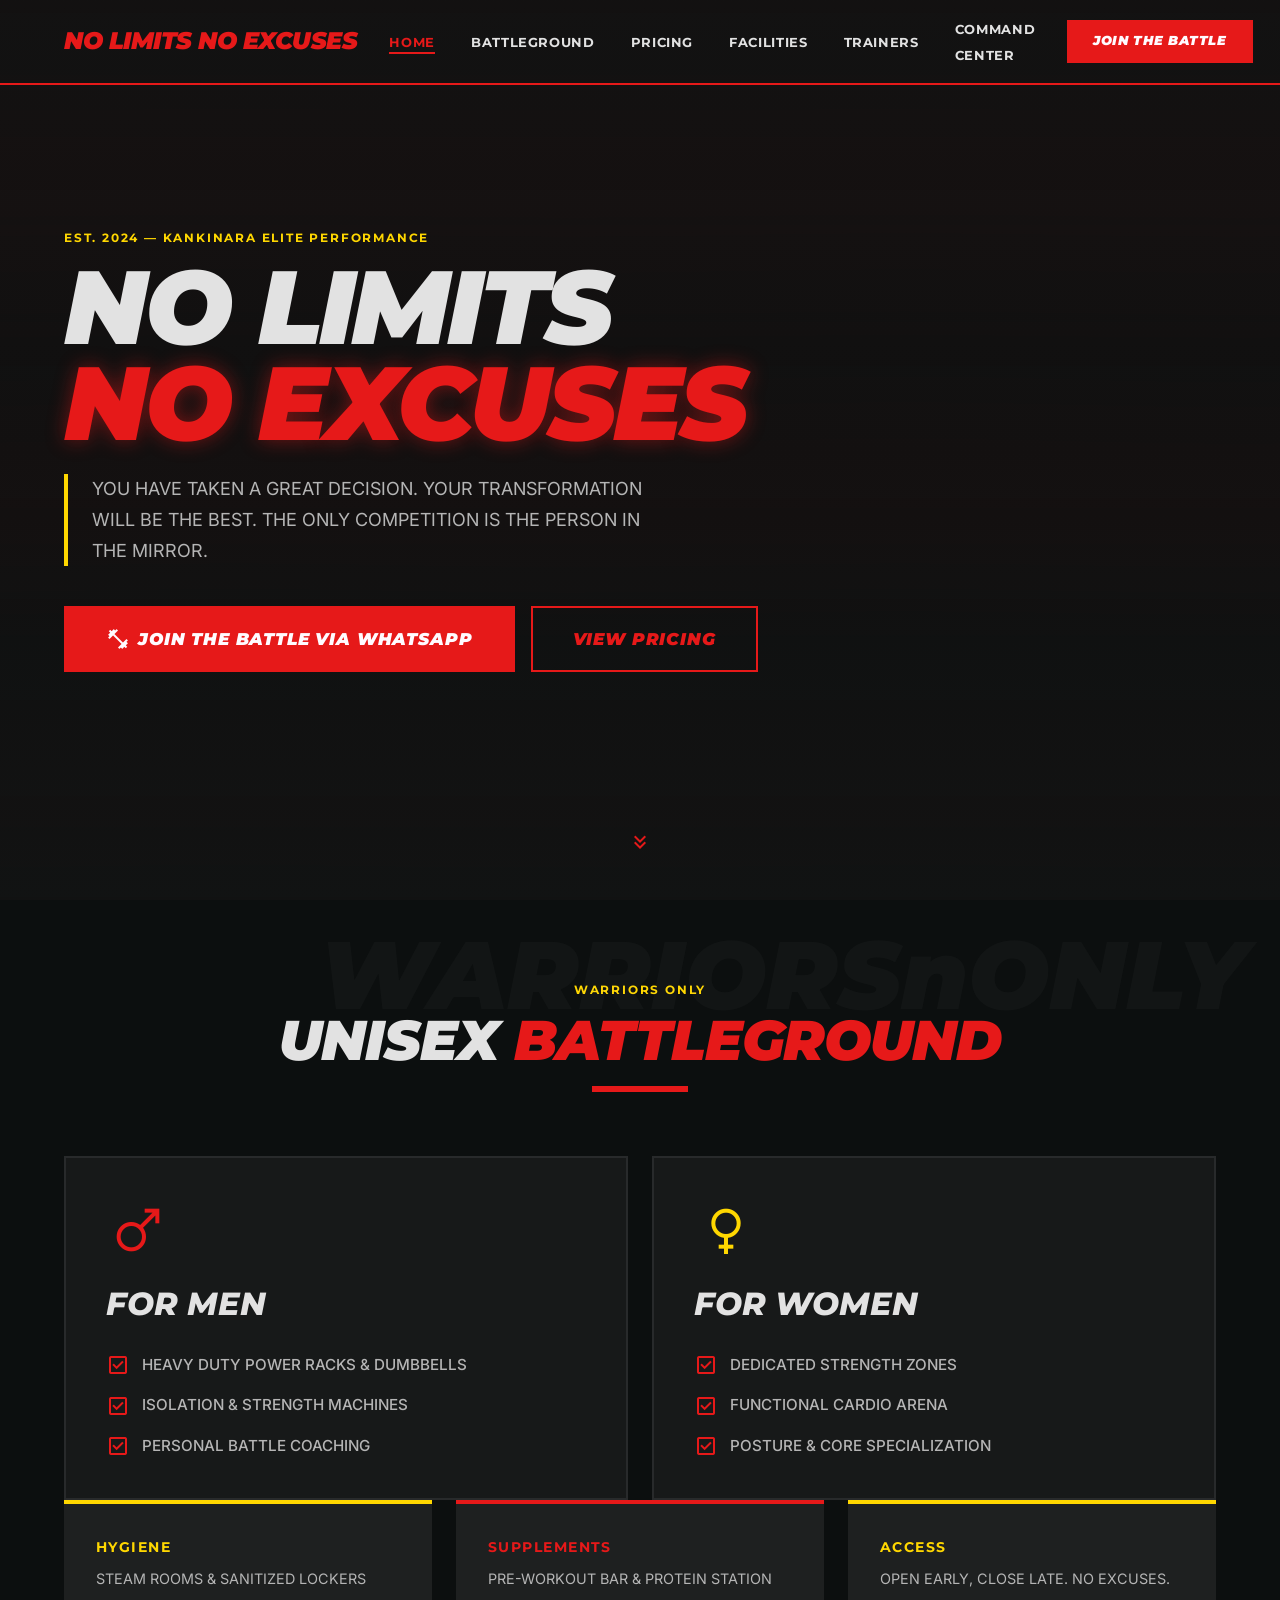
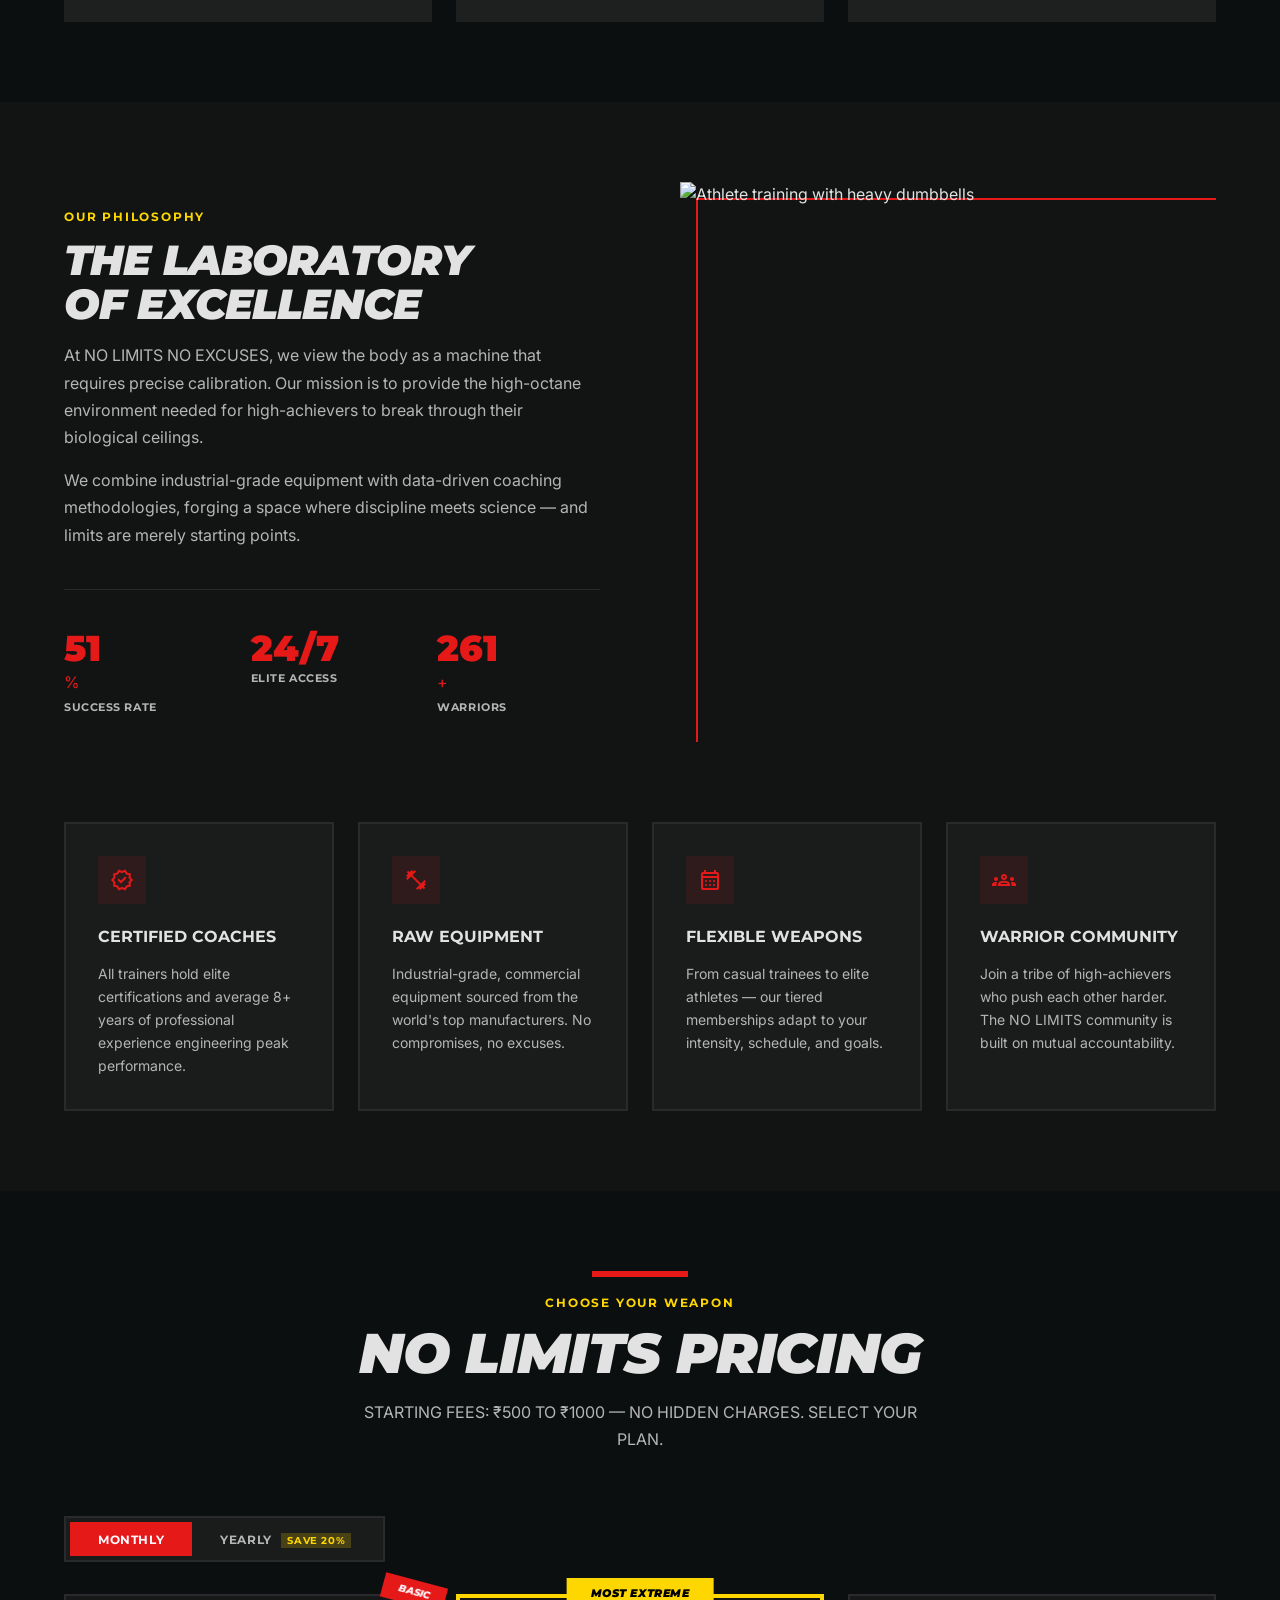
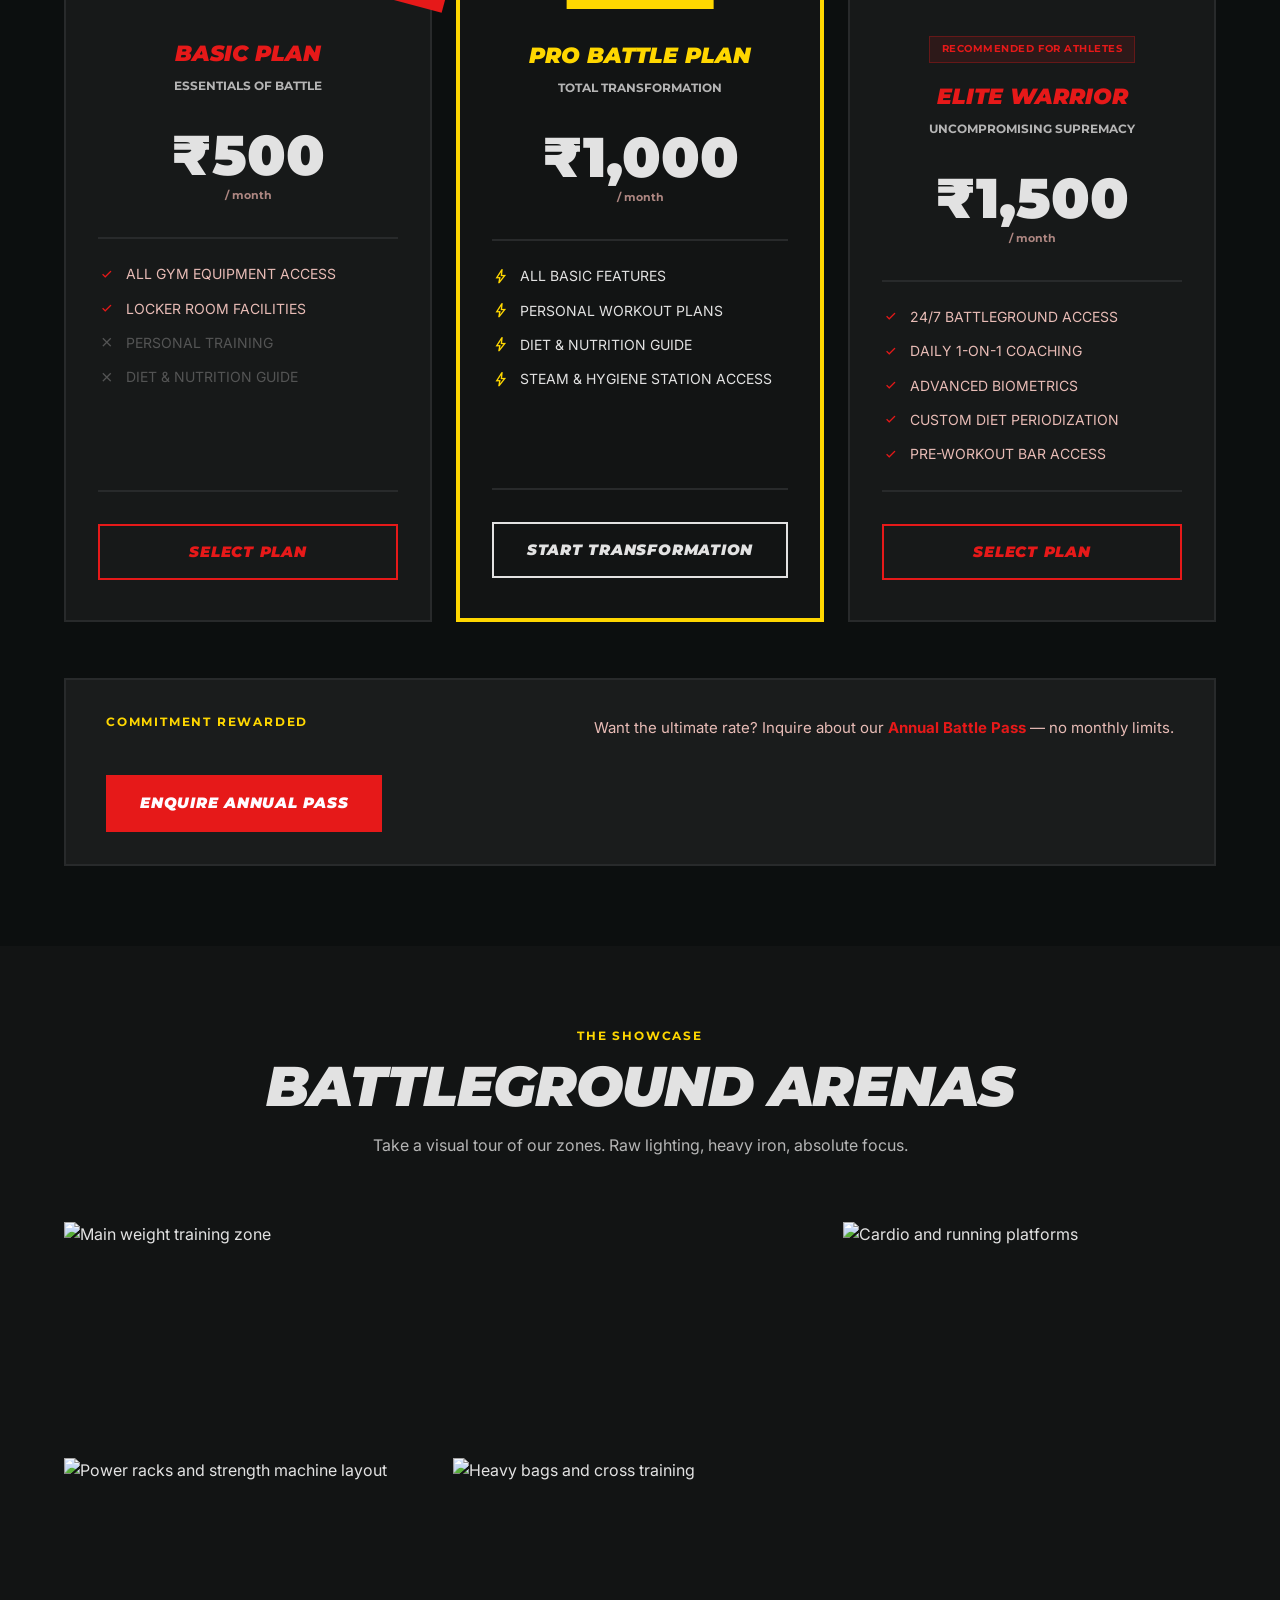
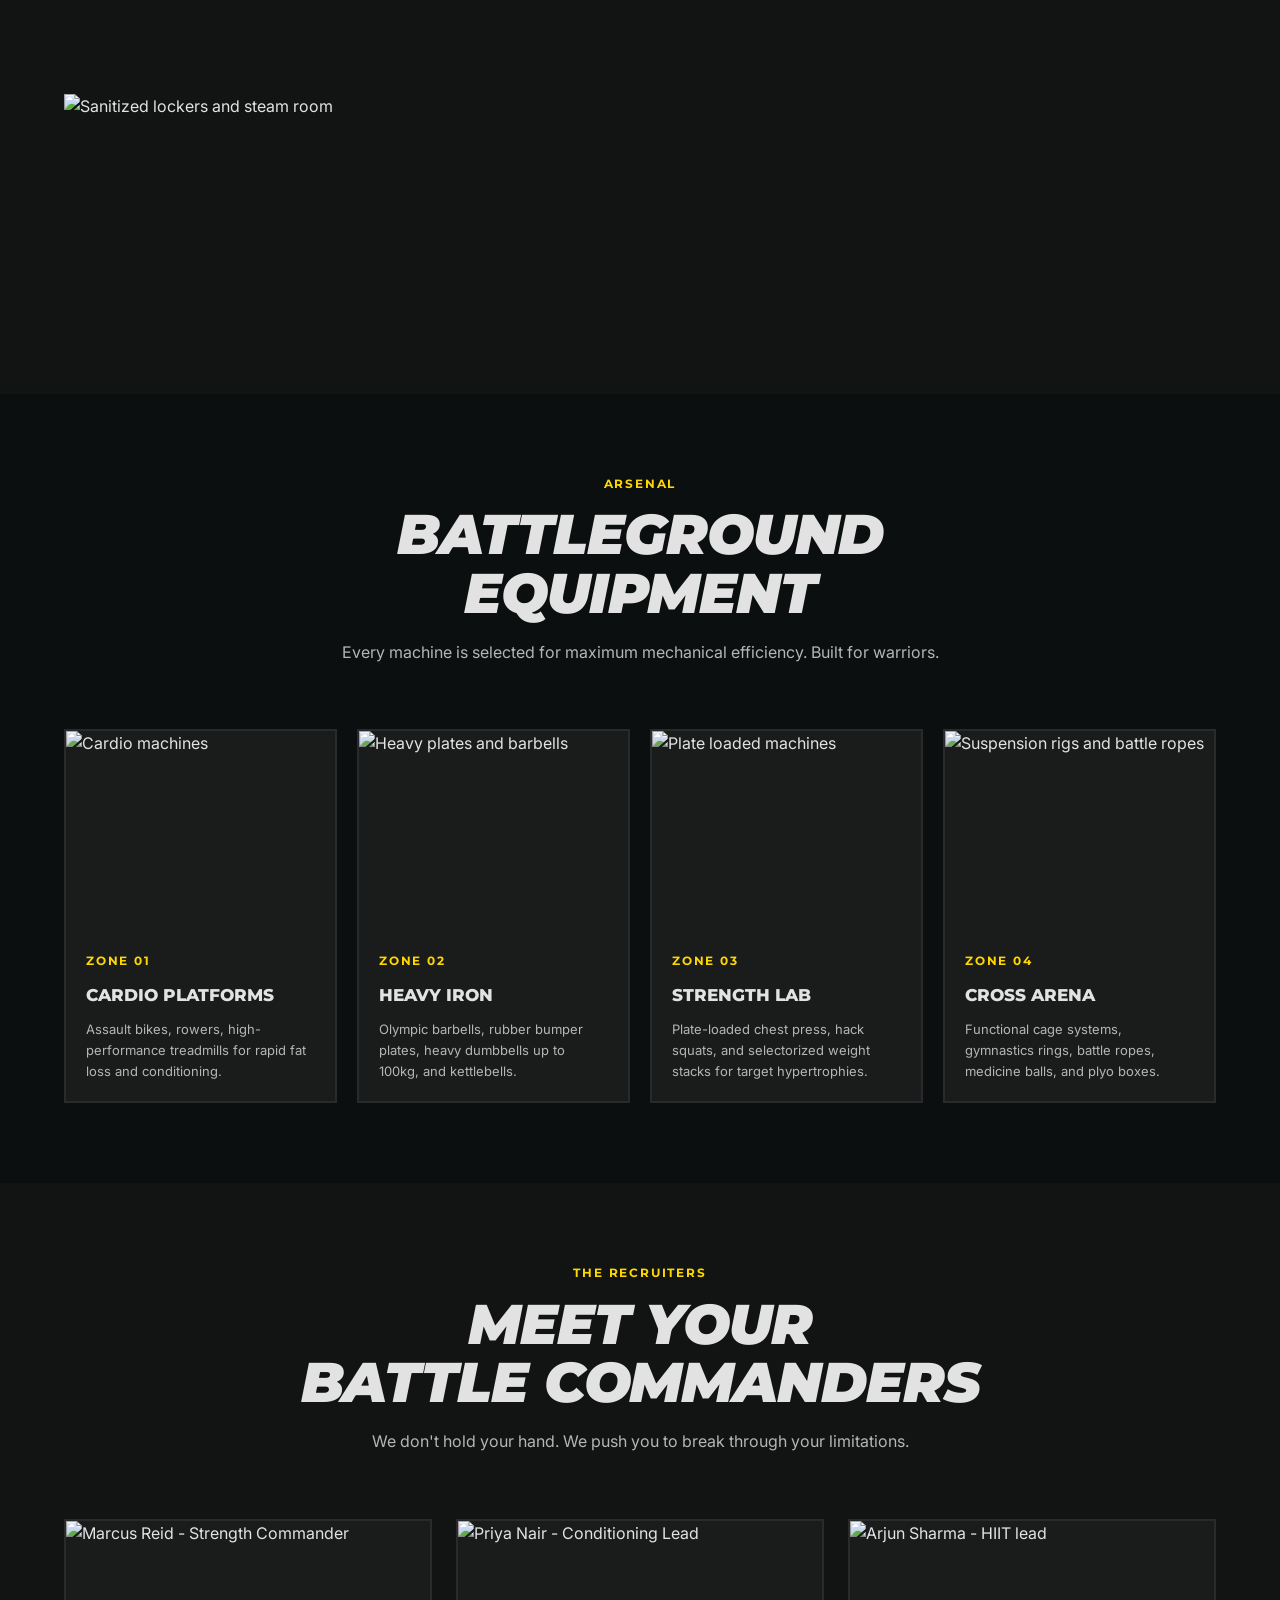
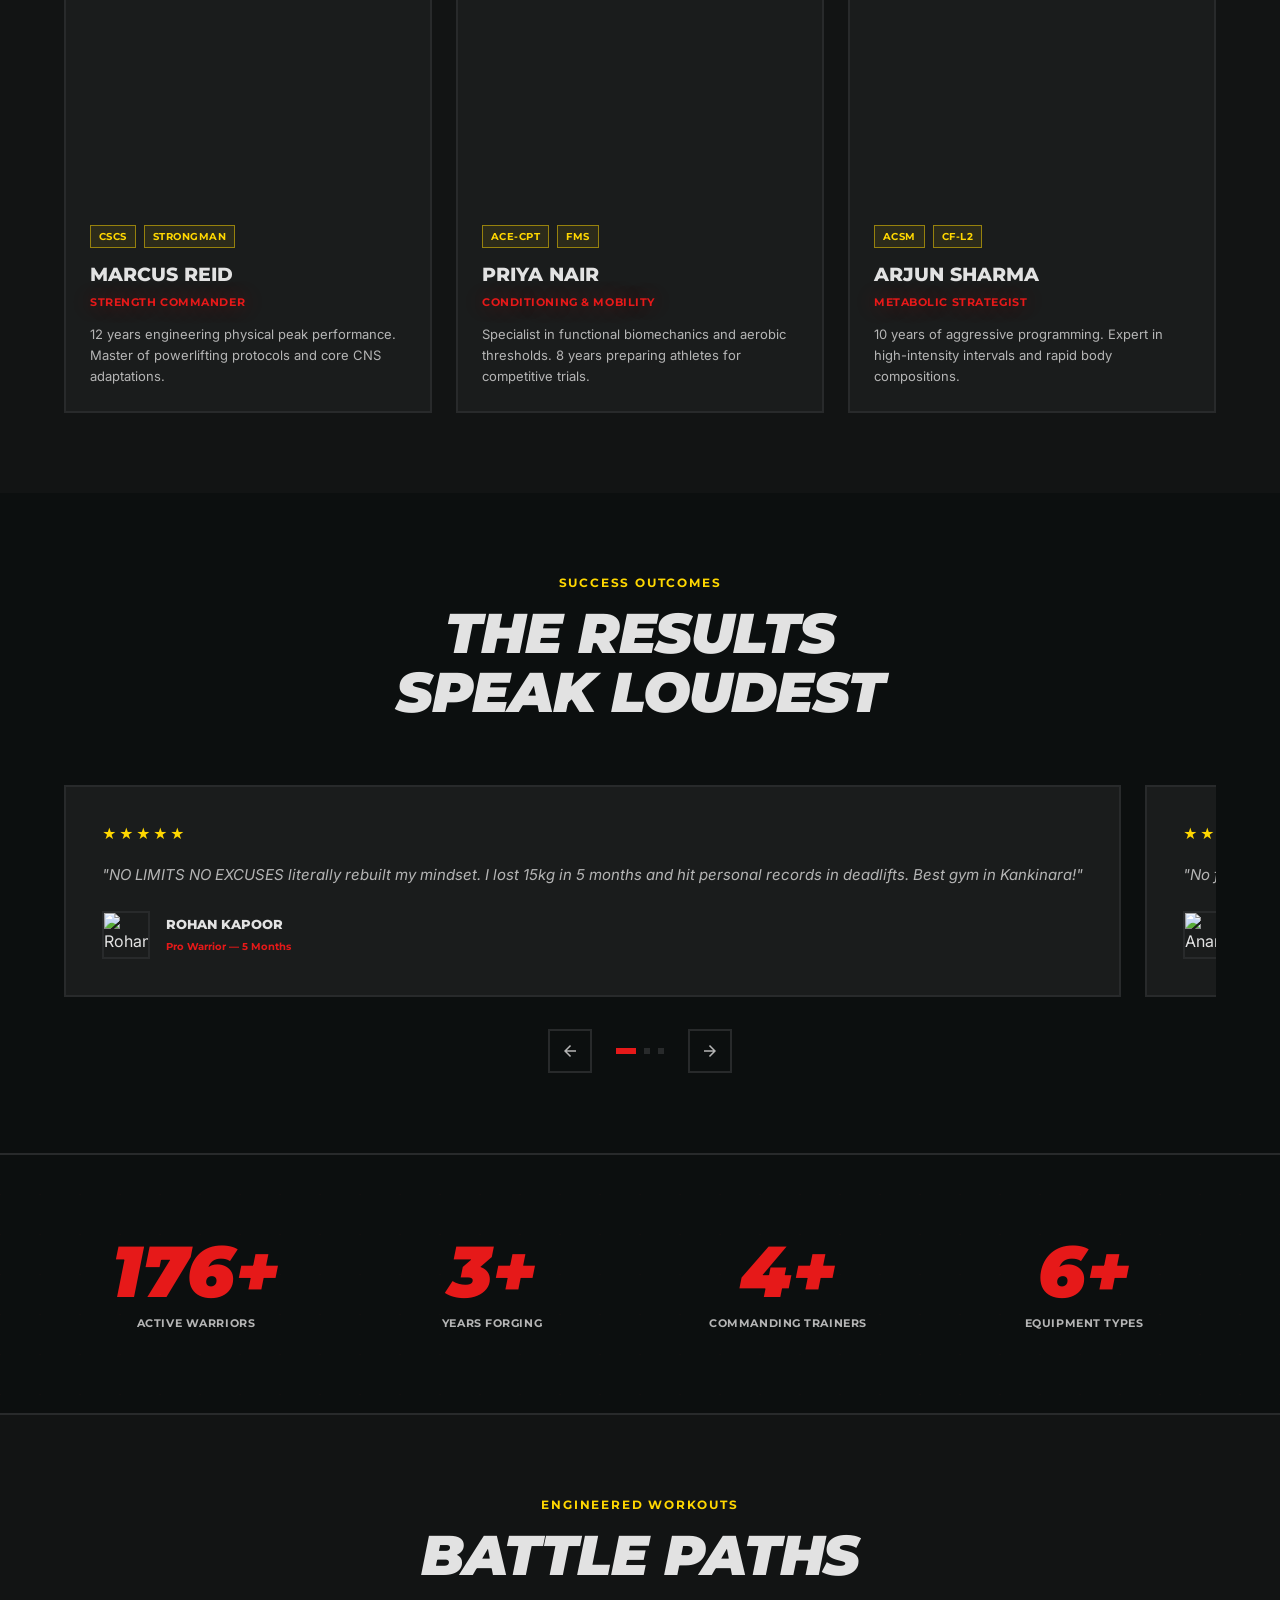
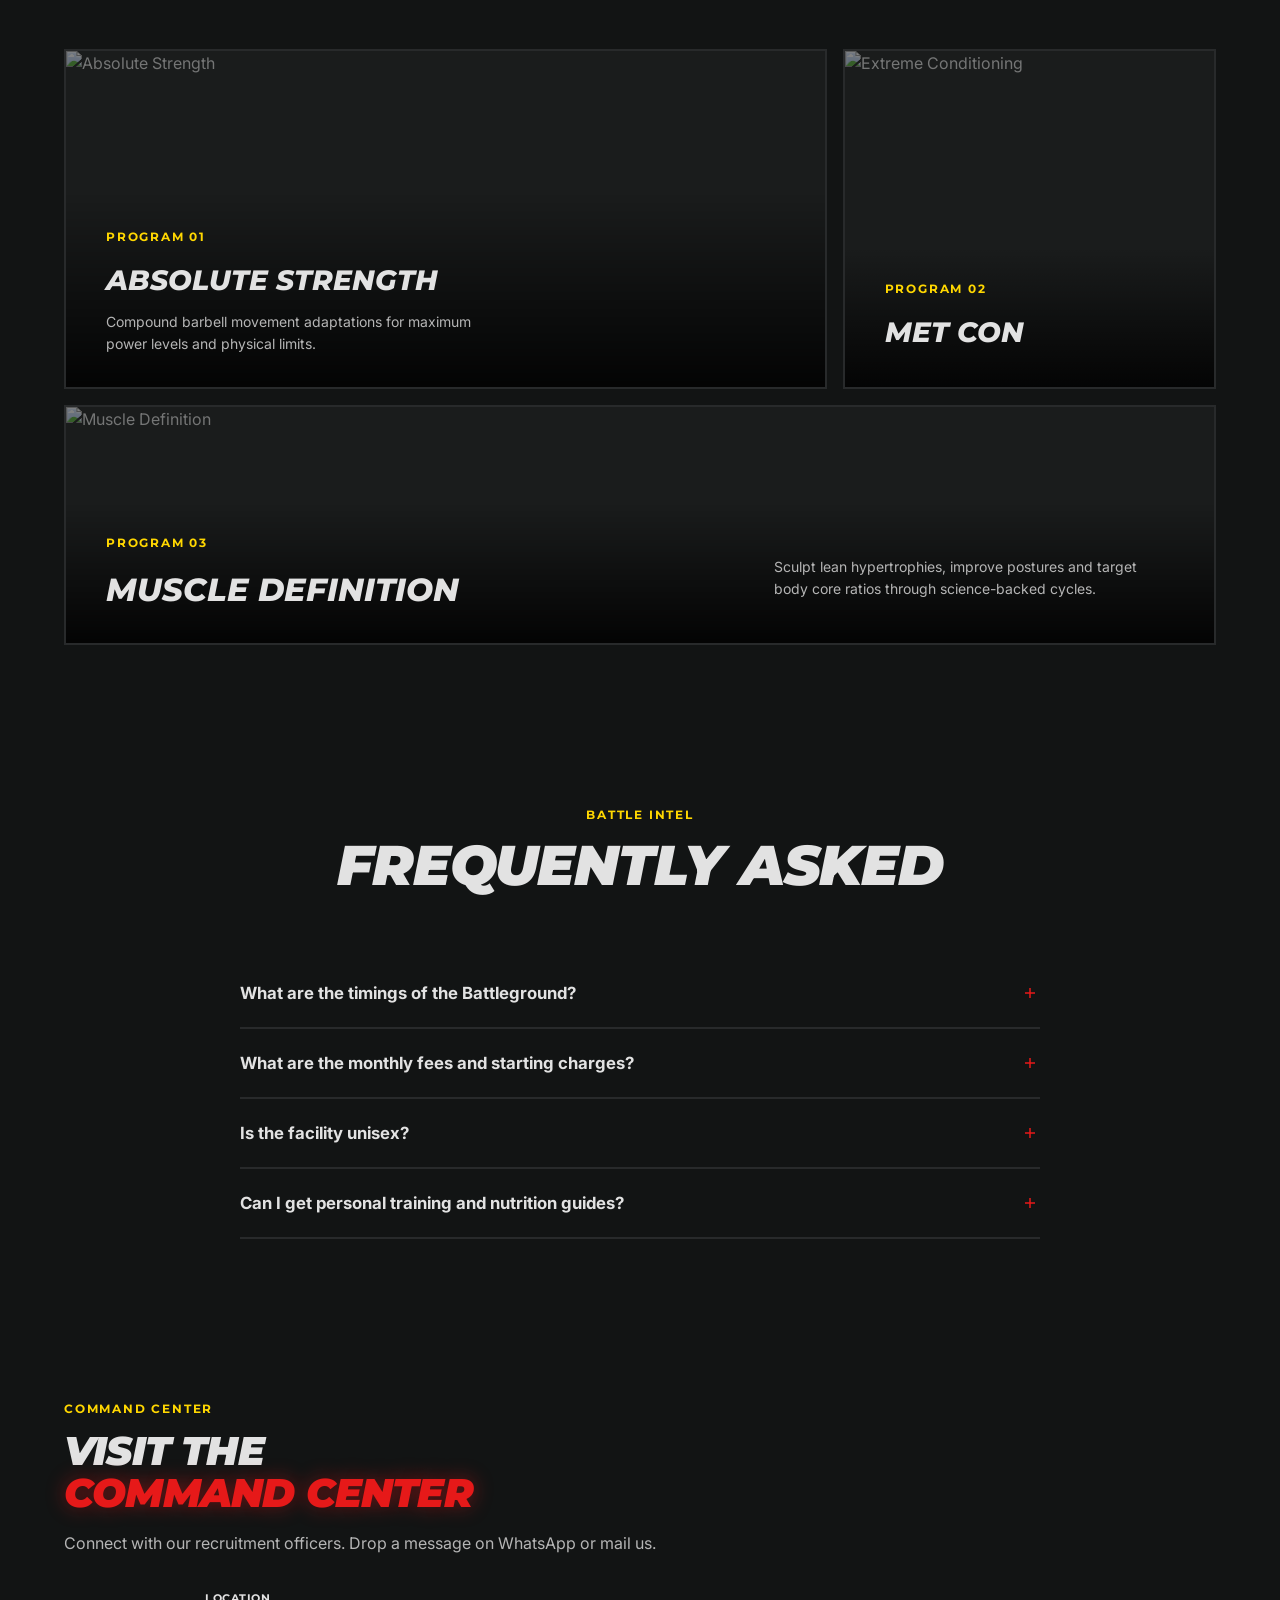
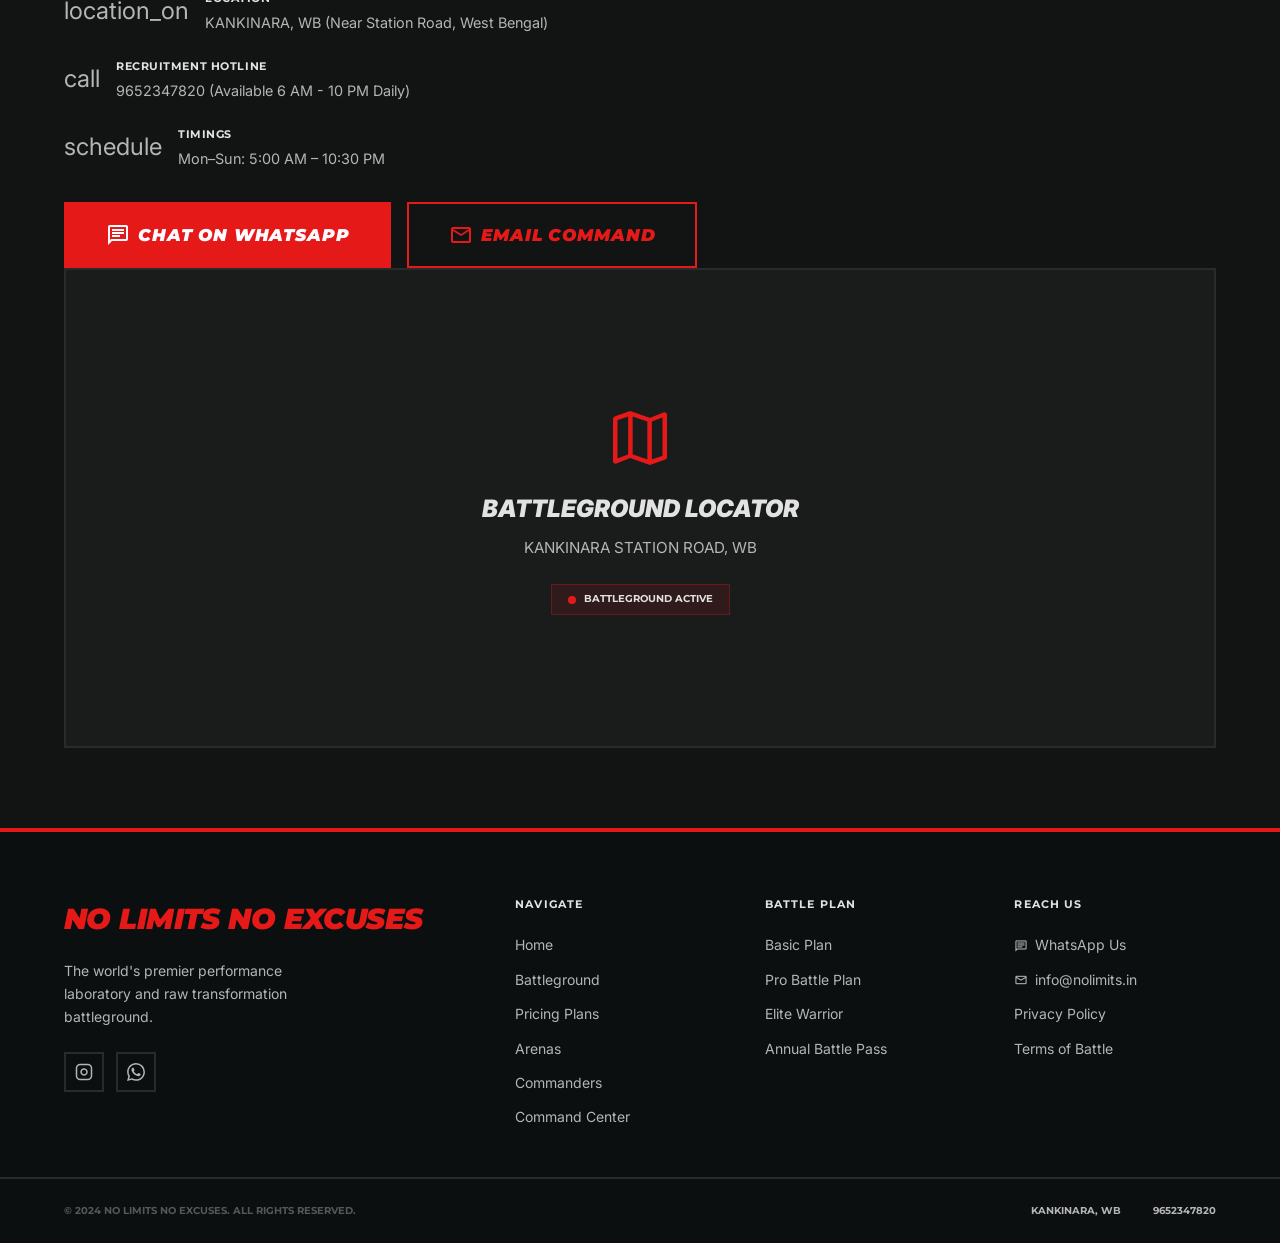
==== commit 734346a0: "feat: add mobile plan tab switcher + design assets - Add mobile-first tab navigation for pricing pla" ====
--- a/index.html
+++ b/index.html
@@ -236,9 +236,16 @@
       <button class="toggle-btn" id="toggle-yearly" aria-pressed="false">YEARLY <span class="badge">SAVE 20%</span></button>
     </div>
 
+    <!-- Plan Mobile Selector Tabs -->
+    <div class="plan-tabs-mobile reveal" role="tablist" aria-label="Plan selector">
+      <button class="plan-tab-btn active" role="tab" aria-selected="true" aria-controls="plan-basic" data-target="plan-basic">BASIC PLAN</button>
+      <button class="plan-tab-btn" role="tab" aria-selected="false" aria-controls="plan-elite" data-target="plan-elite">PRO BATTLE</button>
+      <button class="plan-tab-btn" role="tab" aria-selected="false" aria-controls="plan-pro" data-target="plan-pro">ELITE WARRIOR</button>
+    </div>
+
     <div class="plans-grid">
       <!-- Basic Plan -->
-      <div class="plan-card brutal-card border-red reveal" data-delay="0" id="plan-basic">
+      <div class="plan-card brutal-card border-red active-mobile-plan reveal" data-delay="0" id="plan-basic">
         <div class="plan-badge-red">BASIC</div>
         <h3 class="plan-name">BASIC PLAN</h3>
         <p class="plan-sub">Essentials of Battle</p>
--- a/style.css
+++ b/style.css
@@ -41,7 +41,7 @@
 
   --container-max: 1280px;
   --gutter:        1.5rem;
-  --section-pad:   6rem 0;
+  --section-pad:   5rem 0;
 }
 
 /* ── RESET ── */
@@ -155,6 +155,7 @@
 .btn {
   display: inline-flex;
   align-items: center;
+  justify-content: center;
   gap: 0.5rem;
   font-family: var(--font-display);
   font-size: 0.95rem;
@@ -419,9 +420,9 @@
   position: absolute;
   inset: 0;
   background: linear-gradient(
-    to right,
-    rgba(18,20,20,0.85) 0%,
-    rgba(18,20,20,0.6) 50%,
+    to bottom,
+    rgba(18,20,20,0.7) 0%,
+    rgba(18,20,20,0.5) 50%,
     rgba(18,20,20,0.85) 100%
   );
 }
@@ -504,7 +505,7 @@
 
 .battleground-grid {
   display: grid;
-  grid-template-columns: 7fr 5fr;
+  grid-template-columns: 1fr 1fr;
   gap: var(--gutter);
 }
 
@@ -742,7 +743,7 @@
   background: var(--color-surface-low);
   border: 2px solid var(--color-card-border);
   padding: 4px;
-  margin-bottom: 3.5rem;
+  margin-bottom: 2rem;
 }
 
 .toggle-btn {
@@ -773,15 +774,41 @@
   color: var(--color-yellow);
 }
 
+/* Plan Mobile Tabs */
+.plan-tabs-mobile {
+  display: none;
+  justify-content: center;
+  gap: 0.5rem;
+  width: 100%;
+  margin-bottom: 2rem;
+}
+
+.plan-tab-btn {
+  flex: 1;
+  font-family: var(--font-display);
+  font-size: 0.75rem;
+  font-weight: 900;
+  text-transform: uppercase;
+  padding: 0.75rem 0.5rem;
+  border: 2px solid var(--color-card-border);
+  color: var(--color-text-dim);
+  background: var(--color-surface-low);
+  transition: var(--transition-snap);
+}
+
+.plan-tab-btn.active {
+  color: #000;
+  background: var(--color-yellow);
+  border-color: var(--color-yellow);
+}
+
 .plans-grid {
   display: grid;
   grid-template-columns: repeat(3, 1fr);
   gap: 1.5rem;
-  align-items: end;
+  align-items: stretch;
   margin-bottom: 3.5rem;
 }
-
-@media (max-width: 900px) { .plans-grid { grid-template-columns: 1fr; gap: 2.5rem; } }
 
 .plan-card {
   background: rgba(26, 28, 28, 0.85);
@@ -802,16 +829,32 @@
 .plan-featured {
   background: var(--color-bg);
   border: 4px solid var(--color-yellow);
-  transform: scale(1.03);
   z-index: 2;
 }
 .plan-featured:hover {
-  transform: scale(1.05);
-}
-
-@media (max-width: 900px) {
-  .plan-featured { transform: scale(1); }
-  .plan-featured:hover { transform: scale(1); }
+  transform: translateY(-6px);
+}
+
+@media (max-width: 768px) {
+  .plan-tabs-mobile {
+    display: flex;
+  }
+  .plans-grid {
+    grid-template-columns: 1fr;
+  }
+  .plan-card {
+    display: none;
+    transform: none !important;
+  }
+  .plan-card.active-mobile-plan {
+    display: flex;
+    animation: fadeInTab 0.4s ease forwards;
+  }
+}
+
+@keyframes fadeInTab {
+  from { opacity: 0; transform: translateY(10px); }
+  to { opacity: 1; transform: translateY(0); }
 }
 
 .most-popular {
